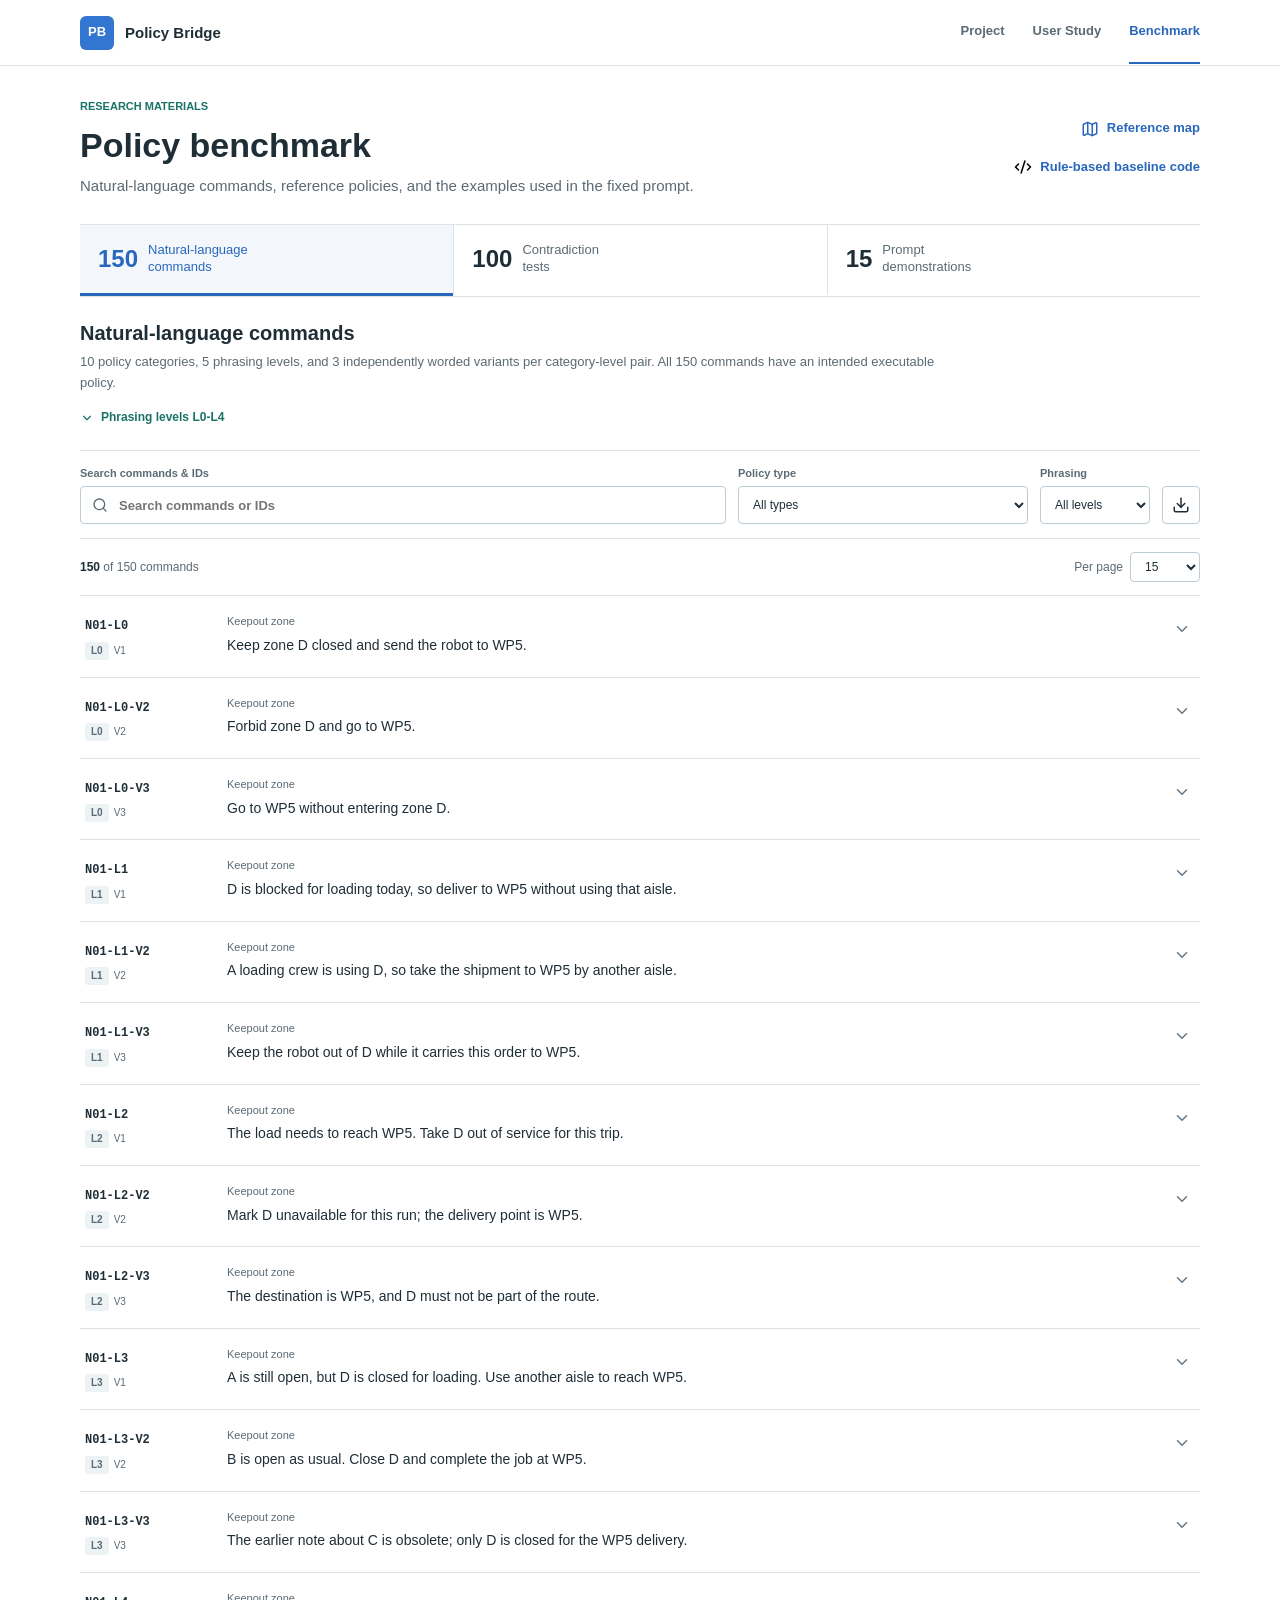
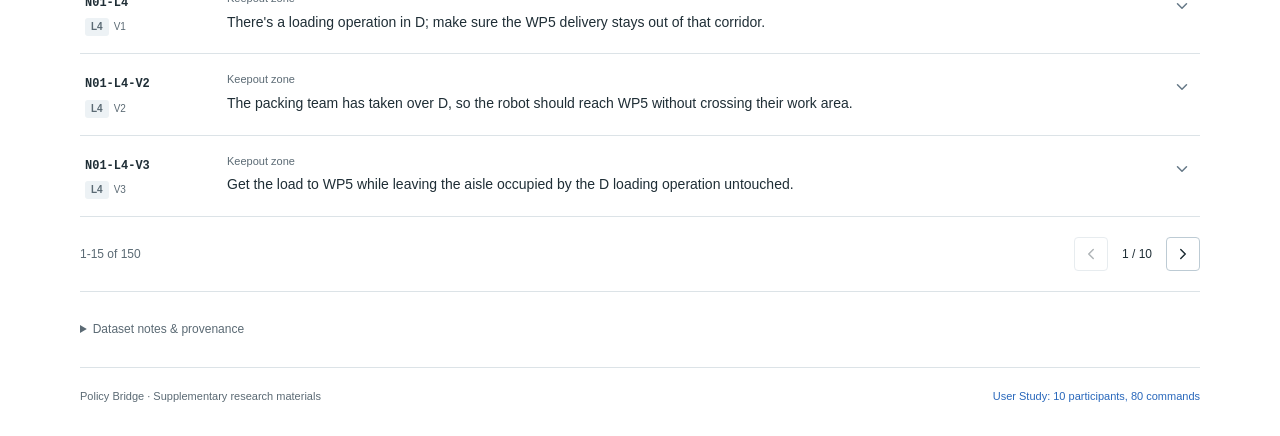
==== benchmark.html @ b23ed6e6 "Initial public release" ====
<!doctype html>
<html lang="en">
<head>
  <meta charset="utf-8">
  <meta name="viewport" content="width=device-width, initial-scale=1">
  <meta name="description" content="Policy Bridge benchmark: 150 commands and ground-truth policies, 100 contradiction tests, and 15 prompt demonstrations.">
  <title>Benchmark | Policy Bridge</title>
  <link rel="canonical" href="https://anonymous10forpaper.github.io/Large-Language-Model-Driven-Costmap_Page/benchmark.html">
  <meta property="og:title" content="Policy benchmark | Policy Bridge">
  <meta property="og:description" content="150 natural-language commands with ground-truth policies, 100 contradiction tests, and the 15 fixed-prompt demonstrations.">
  <meta property="og:type" content="website">
  <meta property="og:url" content="https://anonymous10forpaper.github.io/Large-Language-Model-Driven-Costmap_Page/benchmark.html">
  <style>
    :root{color-scheme:light;--ink:#1f2e36;--muted:#5b6a74;--line:#dce3e7;--blue:#2867bb;--teal:#197367;--red:#a43f4c;--paper:#f5f7f8}
    *{box-sizing:border-box;letter-spacing:0}
    body{margin:0;color:var(--ink);font:14px/1.6 "Segoe UI",Arial,sans-serif;background:#fff}
    h1,h2,h3,p,figure,blockquote{margin:0}h1,h2,h3{line-height:1.25;font-weight:650}
    a{color:inherit;text-decoration:none}button,input,select{font:inherit}button,select,summary{cursor:pointer}
    button{color:inherit}button:disabled{opacity:.35;cursor:default}
    button:focus-visible,a:focus-visible,summary:focus-visible,input:focus-visible,select:focus-visible{outline:3px solid #82a9dc;outline-offset:3px}
    svg{width:18px;height:18px;display:block;flex-shrink:0}button svg{pointer-events:none}
    [hidden]{display:none!important}.shell{width:min(1120px,calc(100% - 64px));margin-inline:auto}
    .skip{position:fixed;top:-80px;left:16px;z-index:50;background:#fff;padding:10px}.skip:focus{top:8px}
    .site-header{height:66px;border-bottom:1px solid var(--line);background:#fff;position:sticky;top:0;z-index:10}
    .header-inner{height:100%;display:flex;align-items:center;justify-content:space-between;gap:20px}
    .brand{display:flex;align-items:center;gap:11px;font-size:15px;font-weight:700;white-space:nowrap}
    .brand-mark{display:grid;place-items:center;width:34px;height:34px;background:#3376d1;color:#fff;border-radius:6px;font-size:13px}
    .site-nav{display:flex;gap:28px;align-items:center;font-size:13px;font-weight:600;color:var(--muted)}
    .site-nav a{padding:20px 0;border-bottom:2px solid transparent}.site-nav a:hover,.site-nav a[aria-current]{color:var(--blue)}
    .site-nav a[aria-current]{border-color:var(--blue)}
    .intro{padding:32px 0 26px;display:flex;justify-content:space-between;align-items:center;gap:24px}
    .intro-actions{display:flex;flex-direction:column;align-items:flex-end;gap:2px;flex-shrink:0}.intro-actions img{width:18px;height:18px;display:block}
    .eyebrow{font-size:11px;font-weight:700;text-transform:uppercase;color:var(--teal);margin-bottom:8px}
    h1{font-size:34px;margin-bottom:8px}.subtitle{color:var(--muted);font-size:15px;max-width:680px}
    .text-button{display:inline-flex;align-items:center;gap:8px;border:0;background:transparent;padding:8px 0;color:var(--blue);font-weight:600;font-size:13px;white-space:nowrap}
    .tabs{display:grid;grid-template-columns:repeat(3,minmax(0,1fr));border-block:1px solid var(--line)}
    .tab{border:0;border-bottom:3px solid transparent;background:#fff;padding:17px 18px;display:flex;align-items:center;gap:10px;text-align:left;min-width:0}
    .tab+.tab{border-left:1px solid var(--line)}.tab:hover{background:var(--paper)}
    .tab[aria-selected="true"]{border-bottom-color:var(--blue);background:#f3f7fc}.tab strong{font-size:24px;line-height:1.2;font-weight:650}
    .tab span{font-size:13px;line-height:1.3;color:var(--muted)}.tab[aria-selected="true"] strong,.tab[aria-selected="true"] span{color:var(--blue)}
    .overview{padding:24px 0 18px}.overview h2{font-size:20px;margin-bottom:6px}.overview p{color:var(--muted);max-width:890px;font-size:13px}
    .reference{margin-top:11px;font-size:12px;color:var(--muted)}.reference>summary{display:inline-flex;align-items:center;gap:7px;color:var(--teal);font-weight:600;padding:4px 0;list-style:none}
    summary::-webkit-details-marker{display:none}.reference>summary svg{width:14px;height:14px}.reference[open]>summary svg{transform:rotate(180deg)}
    .definitions{display:grid;grid-template-columns:repeat(5,minmax(0,1fr));gap:18px;padding:13px 0 5px}.definitions div{border-left:2px solid var(--line);padding-left:11px}.definitions b{display:block;color:var(--ink);margin-bottom:3px}.definitions p{font-size:12px}
    .toolbar{display:flex;align-items:end;gap:12px;border-block:1px solid var(--line);padding:14px 0}
    .field{display:flex;flex-direction:column;gap:4px;min-width:0}.field>span{font-size:11px;color:var(--muted);font-weight:600}
    .search-field{flex:1;min-width:180px}.search-wrap{display:flex;align-items:center;border:1px solid #bdcbd4;border-radius:4px;height:38px;padding-left:11px;gap:9px}
    .search-wrap:focus-within{border-color:var(--blue)}.search-wrap svg{width:16px;height:16px;color:var(--muted)}
    #search{border:0;background:transparent;min-width:0;width:100%;height:36px;outline:0;font-size:13px;color:var(--ink)}
    #clear-search{width:32px;height:32px;border:0;background:transparent;display:grid;place-items:center;flex-shrink:0}
    select{height:38px;border:1px solid #bdcbd4;border-radius:4px;padding:0 6px 0 10px;background:#fff;color:var(--ink);max-width:100%;font-size:12px}
    #category{width:290px}#level{width:110px}
    .icon-button{width:38px;height:38px;display:inline-grid;place-items:center;border:1px solid #bdcbd4;border-radius:4px;background:white;flex-shrink:0}
    .icon-button:not(:disabled):hover{background:#eef4fb;border-color:#92add0;color:var(--blue)}
    .tip{position:relative}.tip::after{content:attr(data-tip);position:absolute;right:0;bottom:calc(100% + 8px);background:#20323b;color:white;padding:5px 9px;white-space:nowrap;font-size:11px;line-height:1.4;border-radius:3px;pointer-events:none;opacity:0;z-index:15}
    .tip:hover::after,.tip:focus-visible::after{opacity:1}
    .list-meta{display:flex;justify-content:space-between;align-items:center;gap:12px;min-height:56px;font-size:12px;color:var(--muted)}
    .list-meta b{color:var(--ink);font-weight:600}.page-size{display:flex;align-items:center;gap:7px}.page-size select{height:30px;width:70px}
    .records{border-top:1px solid var(--line)}.record{border-bottom:1px solid var(--line);scroll-margin-top:82px}
    .record>summary{list-style:none;display:grid;grid-template-columns:125px minmax(0,1fr) 22px;gap:17px;padding:17px 5px;align-items:start}
    .record>summary:hover{background:#f7f9fb}.record[open]>summary{background:#f5f8fc}.record>summary .chevron{margin-top:7px;color:#657887}
    .record[open]>summary .chevron{transform:rotate(180deg)}.record-id{font:600 12px/1.4 Consolas,monospace;overflow-wrap:anywhere}
    .row-labels{display:flex;flex-wrap:wrap;align-items:center;gap:5px;margin-top:6px;font-size:10px;color:var(--muted)}
    .badge{display:inline-block;background:#edf2f5;border-radius:3px;padding:1px 6px;font-weight:600}
    .badge.accept{background:#e7f4ee;color:#24684f}.badge.reject{background:#faecee;color:var(--red)}
    .command{font-size:14px;line-height:1.55;color:var(--ink);overflow-wrap:anywhere}.category-label{font-size:11px;color:var(--muted);margin-bottom:4px}
    .record-body{padding:4px 44px 22px 147px;min-width:0}.policy-header{display:flex;align-items:center;justify-content:space-between;gap:12px;margin:8px 0}
    .policy-header h3{font-size:13px}.policy-actions{display:flex;align-items:center;gap:8px;font-size:11px;color:var(--muted)}
    .policy-actions .icon-button{width:30px;height:30px}.policy-actions svg{width:14px;height:14px}
    pre{margin:0;border:1px solid #e0e6e9;background:#f6f8fa;border-radius:4px;padding:16px;font:12px/1.65 Consolas,"Liberation Mono",monospace;white-space:pre-wrap;overflow-wrap:anywhere;word-break:break-word;max-width:100%;tab-size:2;color:#30424e}
    .json-key{color:#23528d}.json-string{color:#216858}.json-number{color:#925314}.detail-note{color:var(--muted);font-size:11px;margin:9px 0}
    .translation{margin:10px 0 15px;color:#64727d;font-size:12px}.translation[hidden]{display:none}
    .raw-record{margin-top:10px;font-size:11px;color:var(--muted)}.raw-record>summary{padding:7px 0;color:var(--blue);list-style:disclosure-closed}.raw-record[open]>summary{list-style:disclosure-open}
    .conflict-reason{font-size:12px;color:var(--red);margin:8px 0 15px;border-left:2px solid #d8a1aa;padding-left:10px}
    .empty{padding:48px 0;text-align:center}.empty h3{font-size:16px;margin-bottom:7px}.empty p{color:var(--muted);font-size:13px}
    .command-button{border:1px solid #bacbd8;background:#fff;border-radius:4px;padding:7px 13px;font-size:12px;color:var(--blue);margin-top:15px}
    .pagination{display:flex;align-items:center;justify-content:space-between;gap:16px;padding:20px 0;border-bottom:1px solid var(--line)}
    .pagination>span{font-size:12px;color:var(--muted)}.page-controls{display:flex;align-items:center;gap:14px;font-size:12px}.page-controls .icon-button{width:34px;height:34px}.previous svg{transform:rotate(90deg)}.next svg{transform:rotate(-90deg)}
    .source-section{padding:28px 0}.source-section>summary{color:var(--muted);font-size:12px;width:fit-content}.source-content{max-width:900px;padding-top:14px;font-size:12px;color:var(--muted)}
    .source-content p{margin-bottom:9px}.source-content code{font:11px/1.7 Consolas,monospace;overflow-wrap:anywhere}.source-content dl{display:grid;grid-template-columns:120px minmax(0,1fr);gap:8px;margin:16px 0}.source-content dd{margin:0;overflow-wrap:anywhere}.source-content dt{color:var(--ink)}
    .source-content h3{font-size:13px;margin:15px 0 8px}.footer{border-top:1px solid var(--line);padding:20px 0 30px;color:var(--muted);font-size:11px;display:flex;justify-content:space-between;gap:15px}
    .footer a{color:var(--blue)}.language-toggle{display:flex;align-items:center;gap:7px;font-size:12px;cursor:pointer}.language-toggle input{accent-color:var(--blue)}
    dialog{border:1px solid var(--line);border-radius:6px;padding:0;width:min(880px,calc(100% - 32px));max-height:90vh;color:var(--ink);box-shadow:0 15px 70px #0003}
    dialog::backdrop{background:#14242c88}.dialog-top{display:flex;align-items:center;justify-content:space-between;padding:14px 18px;border-bottom:1px solid var(--line)}.dialog-top h2{font-size:17px}
    .dialog-body{padding:18px;overflow:auto;max-height:calc(90vh - 70px)}.dialog-body img{display:block;width:100%;height:auto;aspect-ratio:1676/1072;object-fit:contain}.dialog-body p{font-size:12px;color:var(--muted);margin-top:12px}
    .sr-only{position:absolute;width:1px;height:1px;padding:0;margin:-1px;overflow:hidden;clip:rect(0,0,0,0);white-space:nowrap;border:0}
    .notice{position:fixed;bottom:20px;left:50%;transform:translateX(-50%);background:#20323b;color:#fff;padding:9px 16px;font-size:12px;border-radius:4px;z-index:30;max-width:calc(100% - 32px)}
    @media(max-width:900px){.toolbar{flex-wrap:wrap}.search-field{flex-basis:100%}.field.category-field{flex:1}#category{width:100%}.definitions{grid-template-columns:repeat(3,minmax(0,1fr))}.record-body{padding-left:20px}.record>summary{grid-template-columns:108px minmax(0,1fr) 20px;gap:12px}}
    @media(max-width:600px){.shell{width:calc(100% - 32px)}.site-header{height:58px}.brand>span:last-child{display:none}.brand-mark{width:30px;height:30px;font-size:11px}.site-nav{gap:17px;font-size:12px}.site-nav a{padding:16px 0}.header-inner{gap:12px}.intro{padding:25px 0 21px;display:block}h1{font-size:28px}.subtitle{font-size:13px}.intro .text-button{margin-top:9px;font-size:12px}.tab{padding:12px 9px;display:block}.tab strong{font-size:22px;display:block;margin-bottom:4px}.tab span{font-size:11px;display:block;min-height:29px}.overview{padding-top:20px}.overview h2{font-size:19px}.overview p{font-size:12px}.definitions{grid-template-columns:1fr 1fr;gap:13px}.toolbar{gap:10px}.field.category-field{flex-basis:calc(100% - 130px)}#level{width:82px}.search-field{min-width:0}.toolbar>.icon-button{margin-left:auto}.record>summary{grid-template-columns:minmax(0,1fr) 18px;padding:14px 4px;gap:7px 12px}.identity{display:flex;align-items:center;gap:9px;grid-column:1;grid-row:1;flex-wrap:wrap}.row-labels{margin:0}.command-block{grid-column:1;grid-row:2}.record>summary .chevron{grid-column:2;grid-row:1/3;align-self:center;margin:0}.record-body{padding:0 4px 18px}.command{font-size:13px}.category-label{font-size:10px}.policy-header{margin-top:10px}pre{padding:12px;font-size:11px}.policy-actions>span{display:none}.list-meta{gap:10px;font-size:11px}.page-size{gap:4px;font-size:11px}.page-size select{width:60px;font-size:11px}.footer{flex-direction:column;gap:5px}.source-content dl{grid-template-columns:1fr;gap:4px}.source-content dd{margin-bottom:8px}.pagination{gap:8px}.page-controls{gap:9px}.pagination>span{font-size:11px}.source-section{padding:22px 0}}
    @media(max-width:600px){.field.category-field{flex-basis:100%}#level-field{flex:1}#level{width:100%}#browser:not([data-mode="commands"]) .field.category-field{flex-basis:calc(100% - 50px)}.page-size select{width:64px;padding-inline:6px}}
    @media(max-width:600px){.intro-actions{align-items:flex-start;margin-top:9px}.intro .intro-actions .text-button{margin-top:0}}
    @media(prefers-reduced-motion:reduce){*{scroll-behavior:auto!important}}
    @media print{.site-header,.toolbar,.tabs,.pagination,.icon-button,.footer,.intro button,dialog{display:none!important}.shell{width:100%}.record{break-inside:avoid}pre{font-size:10px}.record-body{padding-left:0}}
  </style>
</head>
<body>
  <a class="skip" href="#main">Skip to benchmark</a>
  <header class="site-header"><div class="shell header-inner">
    <a href="index.html" class="brand" aria-label="Policy Bridge project home"><span class="brand-mark">PB</span><span>Policy Bridge</span></a>
    <nav class="site-nav" aria-label="Project navigation"><a href="index.html">Project</a><a href="user-study.html">User Study</a><a href="benchmark.html" aria-current="page">Benchmark</a></nav>
  </div></header>
  <main class="shell" id="main">
    <div class="intro"><div><p class="eyebrow">Research materials</p><h1>Policy benchmark</h1><p class="subtitle">Natural-language commands, reference policies, and the examples used in the fixed prompt.</p></div><div class="intro-actions"><button class="text-button" id="open-map" type="button"><svg aria-hidden="true" focusable="false"
  xmlns="http://www.w3.org/2000/svg"
  width="24"
  height="24"
  viewBox="0 0 24 24"
  fill="none"
  stroke="currentColor"
  stroke-width="2"
  stroke-linecap="round"
  stroke-linejoin="round"
>
  <path d="M14.106 5.553a2 2 0 0 0 1.788 0l3.659-1.83A1 1 0 0 1 21 4.619v12.764a1 1 0 0 1-.553.894l-4.553 2.277a2 2 0 0 1-1.788 0l-4.212-2.106a2 2 0 0 0-1.788 0l-3.659 1.83A1 1 0 0 1 3 19.381V6.618a1 1 0 0 1 .553-.894l4.553-2.277a2 2 0 0 1 1.788 0z" />
  <path d="M15 5.764v15" />
  <path d="M9 3.236v15" />
</svg>
Reference map</button><a class="text-button" id="rule-parser-link" href="https://github.com/anonymous10forpaper/Large-Language-Model-Driven-Costmap/tree/main/policy_bridge/evaluation" target="_blank" rel="noopener noreferrer"><img src="assets/benchmark-code-xml.svg" alt="" width="18" height="18">Rule-based baseline code</a></div></div>
    <div class="tabs" role="tablist" aria-label="Benchmark datasets">
      <button type="button" class="tab" role="tab" id="tab-commands" aria-selected="true" aria-controls="panel-commands" data-dataset="commands"><strong>150</strong><span>Natural-language<br>commands</span></button>
      <button type="button" class="tab" role="tab" id="tab-contradictions" aria-selected="false" aria-controls="panel-contradictions" tabindex="-1" data-dataset="contradictions"><strong>100</strong><span>Contradiction<br>tests</span></button>
      <button type="button" class="tab" role="tab" id="tab-demonstrations" aria-selected="false" aria-controls="panel-demonstrations" tabindex="-1" data-dataset="demonstrations"><strong>15</strong><span>Prompt<br>demonstrations</span></button>
    </div>
    <div id="panel-commands" role="tabpanel" aria-labelledby="tab-commands"></div>
    <div id="panel-contradictions" role="tabpanel" aria-labelledby="tab-contradictions" hidden></div>
    <div id="panel-demonstrations" role="tabpanel" aria-labelledby="tab-demonstrations" hidden></div>
    <div id="browser">
      <div class="overview"><h2 id="dataset-title"></h2><p id="dataset-description"></p>
        <details class="reference" id="definitions"><summary><!-- @license lucide-static v0.468.0 - ISC -->
<svg aria-hidden="true" focusable="false"
  class="lucide lucide-chevron-down"
  xmlns="http://www.w3.org/2000/svg"
  width="24"
  height="24"
  viewBox="0 0 24 24"
  fill="none"
  stroke="currentColor"
  stroke-width="2"
  stroke-linecap="round"
  stroke-linejoin="round"
>
  <path d="m6 9 6 6 6-6" />
</svg>
<span id="definition-title"></span></summary><div class="definitions" id="definition-content"></div></details>
      </div>
      <div class="toolbar" role="search" aria-label="Filter benchmark">
        <label class="field search-field"><span>Search commands &amp; IDs</span><span class="search-wrap"><svg aria-hidden="true" focusable="false"
  xmlns="http://www.w3.org/2000/svg"
  width="24"
  height="24"
  viewBox="0 0 24 24"
  fill="none"
  stroke="currentColor"
  stroke-width="2"
  stroke-linecap="round"
  stroke-linejoin="round"
>
  <path d="m21 21-4.34-4.34" />
  <circle cx="11" cy="11" r="8" />
</svg>
<input type="search" id="search" placeholder="Search commands or IDs" autocomplete="off" aria-label="Search commands and IDs"><button type="button" id="clear-search" aria-label="Clear search" title="Clear search" hidden><!-- @license lucide-static v0.468.0 - ISC -->
<svg aria-hidden="true" focusable="false"
  class="lucide lucide-x"
  xmlns="http://www.w3.org/2000/svg"
  width="24"
  height="24"
  viewBox="0 0 24 24"
  fill="none"
  stroke="currentColor"
  stroke-width="2"
  stroke-linecap="round"
  stroke-linejoin="round"
>
  <path d="M18 6 6 18" />
  <path d="m6 6 12 12" />
</svg>
</button></span></label>
        <label class="field category-field"><span id="category-label">Policy type</span><select id="category" aria-label="Policy type"></select></label>
        <label class="field" id="level-field"><span>Phrasing</span><select id="level" aria-label="Phrasing level"><option value="">All levels</option><option>L0</option><option>L1</option><option>L2</option><option>L3</option><option>L4</option></select></label>
        <button type="button" id="download" class="icon-button tip" data-tip="Download dataset (JSON)" aria-label="Download current dataset as JSON"><svg aria-hidden="true" focusable="false"
  xmlns="http://www.w3.org/2000/svg"
  width="24"
  height="24"
  viewBox="0 0 24 24"
  fill="none"
  stroke="currentColor"
  stroke-width="2"
  stroke-linecap="round"
  stroke-linejoin="round"
>
  <path d="M12 15V3" />
  <path d="M21 15v4a2 2 0 0 1-2 2H5a2 2 0 0 1-2-2v-4" />
  <path d="m7 10 5 5 5-5" />
</svg>
</button>
      </div>
      <div class="list-meta"><span id="result-count" role="status" aria-live="polite"></span><label class="page-size">Per page<select id="page-size" aria-label="Commands per page"><option value="15">15</option><option value="30">30</option><option value="all">All</option></select></label></div>
      <div class="records" id="records"></div>
      <div class="empty" id="empty" hidden><h3>No matching commands</h3><p>There are no entries for these search terms and filters.</p><button class="command-button" type="button" id="reset-filters">Clear filters</button></div>
      <div class="pagination" id="pagination"><span id="page-range"></span><div class="page-controls"><button type="button" class="icon-button previous tip" id="previous" aria-label="Previous page" data-tip="Previous page"><!-- @license lucide-static v0.468.0 - ISC -->
<svg aria-hidden="true" focusable="false"
  class="lucide lucide-chevron-down"
  xmlns="http://www.w3.org/2000/svg"
  width="24"
  height="24"
  viewBox="0 0 24 24"
  fill="none"
  stroke="currentColor"
  stroke-width="2"
  stroke-linecap="round"
  stroke-linejoin="round"
>
  <path d="m6 9 6 6 6-6" />
</svg>
</button><span id="page-number"></span><button type="button" class="icon-button next tip" id="next" aria-label="Next page" data-tip="Next page"><!-- @license lucide-static v0.468.0 - ISC -->
<svg aria-hidden="true" focusable="false"
  class="lucide lucide-chevron-down"
  xmlns="http://www.w3.org/2000/svg"
  width="24"
  height="24"
  viewBox="0 0 24 24"
  fill="none"
  stroke="currentColor"
  stroke-width="2"
  stroke-linecap="round"
  stroke-linejoin="round"
>
  <path d="m6 9 6 6 6-6" />
</svg>
</button></div></div>
      <details class="source-section"><summary>Dataset notes &amp; provenance</summary><div class="source-content"><p id="source-note"></p><div id="source-info"></div><label class="language-toggle" id="translation-control"><input id="show-ko" type="checkbox">Include archived Korean translations</label></div></details>
    </div>
    <footer class="footer"><span>Policy Bridge &middot; Supplementary research materials</span><a href="user-study.html">User Study: 10 participants, 80 commands</a></footer>
  </main>
  <dialog id="map-dialog" aria-labelledby="map-title"><div class="dialog-top"><h2 id="map-title">Reference map</h2><button class="icon-button" id="close-map" type="button" aria-label="Close map" title="Close map"><!-- @license lucide-static v0.468.0 - ISC -->
<svg aria-hidden="true" focusable="false"
  class="lucide lucide-x"
  xmlns="http://www.w3.org/2000/svg"
  width="24"
  height="24"
  viewBox="0 0 24 24"
  fill="none"
  stroke="currentColor"
  stroke-width="2"
  stroke-linecap="round"
  stroke-linejoin="round"
>
  <path d="M18 6 6 18" />
  <path d="m6 6 12 12" />
</svg>
</button></div><div class="dialog-body"><img src="assets/study-map-factory6.png" alt="Factory6 map from Policy Bridge: WP1 and WP2 beside Zone A, WP3 and WP4 beside Zone B, WP5 and WP6 beside Zone D, and WP7 and WP8 beside Zone E." width="1676" height="1072"><p>Zones A&ndash;E and waypoints WP1&ndash;WP8 use the same labels as the command sets. This is the operator-map schematic, not a navigation costmap.</p></div></dialog>
  <div id="notice" class="notice" role="status" hidden></div>
  <noscript><p class="shell">JavaScript is required to browse these datasets. <a href="benchmark-data.json">Download the complete benchmark JSON.</a></p></noscript>
  <template id="chevron-template"><!-- @license lucide-static v0.468.0 - ISC -->
<svg aria-hidden="true" focusable="false"
  class="lucide lucide-chevron-down"
  xmlns="http://www.w3.org/2000/svg"
  width="24"
  height="24"
  viewBox="0 0 24 24"
  fill="none"
  stroke="currentColor"
  stroke-width="2"
  stroke-linecap="round"
  stroke-linejoin="round"
>
  <path d="m6 9 6 6 6-6" />
</svg>
</template><template id="copy-template"><svg aria-hidden="true" focusable="false"
  xmlns="http://www.w3.org/2000/svg"
  width="24"
  height="24"
  viewBox="0 0 24 24"
  fill="none"
  stroke="currentColor"
  stroke-width="2"
  stroke-linecap="round"
  stroke-linejoin="round"
>
  <rect width="14" height="14" x="8" y="8" rx="2" ry="2" />
  <path d="M4 16c-1.1 0-2-.9-2-2V4c0-1.1.9-2 2-2h10c1.1 0 2 .9 2 2" />
</svg>
</template><template id="check-template"><svg aria-hidden="true" focusable="false"
  xmlns="http://www.w3.org/2000/svg"
  width="24"
  height="24"
  viewBox="0 0 24 24"
  fill="none"
  stroke="currentColor"
  stroke-width="2"
  stroke-linecap="round"
  stroke-linejoin="round"
>
  <path d="M20 6 9 17l-5-5" />
</svg>
</template>
  <script id="benchmark-data" type="application/json">{"commands": [{"id": "N01-L0", "group": "N01", "level": "L0", "level_definition": "Direct and concise instruction", "intent": "hard_keepout", "audience": "non_expert_operator", "command": "Keep zone D closed and send the robot to WP5.", "translation_ko": "D \uad6c\uc5ed\uc744 \ud3d0\uc1c4\ud558\uace0 \ub85c\ubd07\uc744 WP5\ub85c \ubcf4\ub0b4\uc918.", "gold": {"destinations": ["WP5"], "via_zones": [], "keepouts": ["D"], "timed_keepouts": {}, "weights": {}, "preferences": {}, "objects": {}, "conditional": []}, "variant": "V1", "source_set": "gate3_executable_50_v2", "category": "Keepout zone", "policy": {"decision": "accept", "reason_code": "none", "plan": [{"dest": "WP5"}], "via_zones": [], "exclusions": [{"zone": "D"}], "weights": [], "dynamic_object_rules": [], "conditional_rules": []}}, {"id": "N01-L0-V2", "group": "N01", "level": "L0", "level_definition": "Direct and concise instruction", "intent": "hard_keepout", "audience": "non_expert_operator", "command": "Forbid zone D and go to WP5.", "translation_ko": "D \uad6c\uc5ed\uc744 \uae08\uc9c0\ud558\uace0 WP5\ub85c \uac00\uc918.", "gold": {"destinations": ["WP5"], "via_zones": [], "keepouts": ["D"], "timed_keepouts": {}, "weights": {}, "preferences": {}, "objects": {}, "conditional": []}, "variant": "V2", "source_set": "gate3_executable_150_v1_extension", "category": "Keepout zone", "policy": {"decision": "accept", "reason_code": "none", "plan": [{"dest": "WP5"}], "via_zones": [], "exclusions": [{"zone": "D"}], "weights": [], "dynamic_object_rules": [], "conditional_rules": []}}, {"id": "N01-L0-V3", "group": "N01", "level": "L0", "level_definition": "Direct and concise instruction", "intent": "hard_keepout", "audience": "non_expert_operator", "command": "Go to WP5 without entering zone D.", "translation_ko": "D \uad6c\uc5ed\uc5d0 \ub4e4\uc5b4\uac00\uc9c0 \ub9d0\uace0 WP5\ub85c \uac00\uc918.", "gold": {"destinations": ["WP5"], "via_zones": [], "keepouts": ["D"], "timed_keepouts": {}, "weights": {}, "preferences": {}, "objects": {}, "conditional": []}, "variant": "V3", "source_set": "gate3_executable_150_v1_extension", "category": "Keepout zone", "policy": {"decision": "accept", "reason_code": "none", "plan": [{"dest": "WP5"}], "via_zones": [], "exclusions": [{"zone": "D"}], "weights": [], "dynamic_object_rules": [], "conditional_rules": []}}, {"id": "N01-L1", "group": "N01", "level": "L1", "level_definition": "Natural workplace phrasing", "intent": "hard_keepout", "audience": "non_expert_operator", "command": "D is blocked for loading today, so deliver to WP5 without using that aisle.", "translation_ko": "\uc624\ub298 D \ud1b5\ub85c\ub294 \uc801\uc7ac \uc791\uc5c5\uc73c\ub85c \ub9c9\ud600 \uc788\uc73c\ub2c8 \uadf8\uacf3\uc744 \uc0ac\uc6a9\ud558\uc9c0 \ub9d0\uace0 WP5\ub85c \ubc30\uc1a1\ud574\uc918.", "gold": {"destinations": ["WP5"], "via_zones": [], "keepouts": ["D"], "timed_keepouts": {}, "weights": {}, "preferences": {}, "objects": {}, "conditional": []}, "variant": "V1", "source_set": "gate3_executable_50_v2", "category": "Keepout zone", "policy": {"decision": "accept", "reason_code": "none", "plan": [{"dest": "WP5"}], "via_zones": [], "exclusions": [{"zone": "D"}], "weights": [], "dynamic_object_rules": [], "conditional_rules": []}}, {"id": "N01-L1-V2", "group": "N01", "level": "L1", "level_definition": "Natural workplace phrasing", "intent": "hard_keepout", "audience": "non_expert_operator", "command": "A loading crew is using D, so take the shipment to WP5 by another aisle.", "translation_ko": "\uc801\uc7ac \uc791\uc5c5\ud300\uc774 D\ub97c \uc0ac\uc6a9 \uc911\uc774\ub2c8 \ub2e4\ub978 \ud1b5\ub85c\ub85c \ud654\ubb3c\uc744 WP5\uae4c\uc9c0 \uc6b4\ubc18\ud574\uc918.", "gold": {"destinations": ["WP5"], "via_zones": [], "keepouts": ["D"], "timed_keepouts": {}, "weights": {}, "preferences": {}, "objects": {}, "conditional": []}, "variant": "V2", "source_set": "gate3_executable_150_v1_extension", "category": "Keepout zone", "policy": {"decision": "accept", "reason_code": "none", "plan": [{"dest": "WP5"}], "via_zones": [], "exclusions": [{"zone": "D"}], "weights": [], "dynamic_object_rules": [], "conditional_rules": []}}, {"id": "N01-L1-V3", "group": "N01", "level": "L1", "level_definition": "Natural workplace phrasing", "intent": "hard_keepout", "audience": "non_expert_operator", "command": "Keep the robot out of D while it carries this order to WP5.", "translation_ko": "\uc774 \uc8fc\ubb38\uc744 WP5\ub85c \uc6b4\ubc18\ud558\ub294 \ub3d9\uc548 \ub85c\ubd07\uc774 D\uc5d0 \ub4e4\uc5b4\uac00\uc9c0 \uc54a\uac8c \ud574\uc918.", "gold": {"destinations": ["WP5"], "via_zones": [], "keepouts": ["D"], "timed_keepouts": {}, "weights": {}, "preferences": {}, "objects": {}, "conditional": []}, "variant": "V3", "source_set": "gate3_executable_150_v1_extension", "category": "Keepout zone", "policy": {"decision": "accept", "reason_code": "none", "plan": [{"dest": "WP5"}], "via_zones": [], "exclusions": [{"zone": "D"}], "weights": [], "dynamic_object_rules": [], "conditional_rules": []}}, {"id": "N01-L2", "group": "N01", "level": "L2", "level_definition": "Reordered or compositional instruction", "intent": "hard_keepout", "audience": "non_expert_operator", "command": "The load needs to reach WP5. Take D out of service for this trip.", "translation_ko": "\ud654\ubb3c\uc744 WP5\ub85c \ubcf4\ub0b4\uc57c \ud574. \uc774\ubc88 \uc8fc\ud589\uc5d0\uc11c\ub294 D\ub97c \uc6b4\uc6a9\uc5d0\uc11c \uc81c\uc678\ud574\uc918.", "gold": {"destinations": ["WP5"], "via_zones": [], "keepouts": ["D"], "timed_keepouts": {}, "weights": {}, "preferences": {}, "objects": {}, "conditional": []}, "variant": "V1", "source_set": "gate3_executable_50_v2", "category": "Keepout zone", "policy": {"decision": "accept", "reason_code": "none", "plan": [{"dest": "WP5"}], "via_zones": [], "exclusions": [{"zone": "D"}], "weights": [], "dynamic_object_rules": [], "conditional_rules": []}}, {"id": "N01-L2-V2", "group": "N01", "level": "L2", "level_definition": "Reordered or compositional instruction", "intent": "hard_keepout", "audience": "non_expert_operator", "command": "Mark D unavailable for this run; the delivery point is WP5.", "translation_ko": "\uc774\ubc88 \uc8fc\ud589\uc5d0\uc11c\ub294 D\ub97c \uc0ac\uc6a9\ud560 \uc218 \uc5c6\uac8c \ud558\uace0 \ubc30\uc1a1 \uc9c0\uc810\uc740 WP5\ub85c \uc124\uc815\ud574\uc918.", "gold": {"destinations": ["WP5"], "via_zones": [], "keepouts": ["D"], "timed_keepouts": {}, "weights": {}, "preferences": {}, "objects": {}, "conditional": []}, "variant": "V2", "source_set": "gate3_executable_150_v1_extension", "category": "Keepout zone", "policy": {"decision": "accept", "reason_code": "none", "plan": [{"dest": "WP5"}], "via_zones": [], "exclusions": [{"zone": "D"}], "weights": [], "dynamic_object_rules": [], "conditional_rules": []}}, {"id": "N01-L2-V3", "group": "N01", "level": "L2", "level_definition": "Reordered or compositional instruction", "intent": "hard_keepout", "audience": "non_expert_operator", "command": "The destination is WP5, and D must not be part of the route.", "translation_ko": "\ubaa9\uc801\uc9c0\ub294 WP5\uc774\uace0 D\uac00 \uacbd\ub85c\uc5d0 \ud3ec\ud568\ub418\uba74 \uc548 \ub3fc.", "gold": {"destinations": ["WP5"], "via_zones": [], "keepouts": ["D"], "timed_keepouts": {}, "weights": {}, "preferences": {}, "objects": {}, "conditional": []}, "variant": "V3", "source_set": "gate3_executable_150_v1_extension", "category": "Keepout zone", "policy": {"decision": "accept", "reason_code": "none", "plan": [{"dest": "WP5"}], "via_zones": [], "exclusions": [{"zone": "D"}], "weights": [], "dynamic_object_rules": [], "conditional_rules": []}}, {"id": "N01-L3", "group": "N01", "level": "L3", "level_definition": "Realistic reference, correction, or unaffected detail", "intent": "hard_keepout", "audience": "non_expert_operator", "command": "A is still open, but D is closed for loading. Use another aisle to reach WP5.", "translation_ko": "A\ub294 \uacc4\uc18d \uc5f4\ub824 \uc788\uc9c0\ub9cc D\ub294 \uc801\uc7ac \uc791\uc5c5\uc73c\ub85c \ud3d0\uc1c4\ub410\uc5b4. \ub2e4\ub978 \ud1b5\ub85c\ub97c \uc774\uc6a9\ud574 WP5\ub85c \uac00\uc918.", "gold": {"destinations": ["WP5"], "via_zones": [], "keepouts": ["D"], "timed_keepouts": {}, "weights": {}, "preferences": {}, "objects": {}, "conditional": []}, "variant": "V1", "source_set": "gate3_executable_50_v2", "category": "Keepout zone", "policy": {"decision": "accept", "reason_code": "none", "plan": [{"dest": "WP5"}], "via_zones": [], "exclusions": [{"zone": "D"}], "weights": [], "dynamic_object_rules": [], "conditional_rules": []}}, {"id": "N01-L3-V2", "group": "N01", "level": "L3", "level_definition": "Realistic reference, correction, or unaffected detail", "intent": "hard_keepout", "audience": "non_expert_operator", "command": "B is open as usual. Close D and complete the job at WP5.", "translation_ko": "B\ub294 \ud3c9\uc18c\ucc98\ub7fc \uc5f4\uc5b4 \ub450\uace0 D\ub294 \ud3d0\uc1c4\ud55c \ub4a4 WP5\uc5d0\uc11c \uc791\uc5c5\uc744 \uc644\ub8cc\ud574\uc918.", "gold": {"destinations": ["WP5"], "via_zones": [], "keepouts": ["D"], "timed_keepouts": {}, "weights": {}, "preferences": {}, "objects": {}, "conditional": []}, "variant": "V2", "source_set": "gate3_executable_150_v1_extension", "category": "Keepout zone", "policy": {"decision": "accept", "reason_code": "none", "plan": [{"dest": "WP5"}], "via_zones": [], "exclusions": [{"zone": "D"}], "weights": [], "dynamic_object_rules": [], "conditional_rules": []}}, {"id": "N01-L3-V3", "group": "N01", "level": "L3", "level_definition": "Realistic reference, correction, or unaffected detail", "intent": "hard_keepout", "audience": "non_expert_operator", "command": "The earlier note about C is obsolete; only D is closed for the WP5 delivery.", "translation_ko": "C\uc5d0 \uad00\ud55c \uc774\uc804 \uc9c0\uc2dc\ub294 \ub354 \uc774\uc0c1 \uc720\ud6a8\ud558\uc9c0 \uc54a\uc544. WP5 \ubc30\uc1a1\uc5d0\uc11c\ub294 D\ub9cc \ud3d0\uc1c4\ud574\uc918.", "gold": {"destinations": ["WP5"], "via_zones": [], "keepouts": ["D"], "timed_keepouts": {}, "weights": {}, "preferences": {}, "objects": {}, "conditional": []}, "variant": "V3", "source_set": "gate3_executable_150_v1_extension", "category": "Keepout zone", "policy": {"decision": "accept", "reason_code": "none", "plan": [{"dest": "WP5"}], "via_zones": [], "exclusions": [{"zone": "D"}], "weights": [], "dynamic_object_rules": [], "conditional_rules": []}}, {"id": "N01-L4", "group": "N01", "level": "L4", "level_definition": "Indirect but operationally clear instruction", "intent": "hard_keepout", "audience": "non_expert_operator", "command": "There's a loading operation in D; make sure the WP5 delivery stays out of that corridor.", "translation_ko": "D\uc5d0\uc11c \uc801\uc7ac \uc791\uc5c5 \uc911\uc774\ub2c8 WP5 \ubc30\uc1a1 \ub85c\ubd07\uc774 \uadf8 \ud1b5\ub85c\uc5d0 \ub4e4\uc5b4\uac00\uc9c0 \uc54a\uac8c \ud574\uc918.", "gold": {"destinations": ["WP5"], "via_zones": [], "keepouts": ["D"], "timed_keepouts": {}, "weights": {}, "preferences": {}, "objects": {}, "conditional": []}, "variant": "V1", "source_set": "gate3_executable_50_v2", "category": "Keepout zone", "policy": {"decision": "accept", "reason_code": "none", "plan": [{"dest": "WP5"}], "via_zones": [], "exclusions": [{"zone": "D"}], "weights": [], "dynamic_object_rules": [], "conditional_rules": []}}, {"id": "N01-L4-V2", "group": "N01", "level": "L4", "level_definition": "Indirect but operationally clear instruction", "intent": "hard_keepout", "audience": "non_expert_operator", "command": "The packing team has taken over D, so the robot should reach WP5 without crossing their work area.", "translation_ko": "\ud3ec\uc7a5 \uc791\uc5c5\ud300\uc774 D\ub97c \uc0ac\uc6a9 \uc911\uc774\ub2c8 \ub85c\ubd07\uc774 \uadf8 \uc791\uc5c5 \uad6c\uc5ed\uc744 \uc9c0\ub098\uc9c0 \uc54a\uace0 WP5\uc5d0 \ub3c4\ucc29\ud558\uac8c \ud574\uc918.", "gold": {"destinations": ["WP5"], "via_zones": [], "keepouts": ["D"], "timed_keepouts": {}, "weights": {}, "preferences": {}, "objects": {}, "conditional": []}, "variant": "V2", "source_set": "gate3_executable_150_v1_extension", "category": "Keepout zone", "policy": {"decision": "accept", "reason_code": "none", "plan": [{"dest": "WP5"}], "via_zones": [], "exclusions": [{"zone": "D"}], "weights": [], "dynamic_object_rules": [], "conditional_rules": []}}, {"id": "N01-L4-V3", "group": "N01", "level": "L4", "level_definition": "Indirect but operationally clear instruction", "intent": "hard_keepout", "audience": "non_expert_operator", "command": "Get the load to WP5 while leaving the aisle occupied by the D loading operation untouched.", "translation_ko": "D \uc801\uc7ac \uc791\uc5c5\uc774 \uc9c4\ud589 \uc911\uc778 \ud1b5\ub85c\uc5d0 \ub4e4\uc5b4\uac00\uc9c0 \uc54a\uc73c\uba74\uc11c \ud654\ubb3c\uc744 WP5\ub85c \uac00\uc838\uac00\uc918.", "gold": {"destinations": ["WP5"], "via_zones": [], "keepouts": ["D"], "timed_keepouts": {}, "weights": {}, "preferences": {}, "objects": {}, "conditional": []}, "variant": "V3", "source_set": "gate3_executable_150_v1_extension", "category": "Keepout zone", "policy": {"decision": "accept", "reason_code": "none", "plan": [{"dest": "WP5"}], "via_zones": [], "exclusions": [{"zone": "D"}], "weights": [], "dynamic_object_rules": [], "conditional_rules": []}}, {"id": "N02-L0", "group": "N02", "level": "L0", "level_definition": "Direct and concise instruction", "intent": "ordered_waypoints", "audience": "non_expert_operator", "command": "Visit WP2 first, then continue to WP7 and finish there.", "translation_ko": "\uba3c\uc800 WP2\ub97c \ubc29\ubb38\ud55c \ub2e4\uc74c WP7\ub85c \uacc4\uc18d \uc774\ub3d9\ud574 \uadf8\uacf3\uc5d0\uc11c \uc885\ub8cc\ud574\uc918.", "gold": {"destinations": ["WP2", "WP7"], "via_zones": [], "keepouts": [], "timed_keepouts": {}, "weights": {}, "preferences": {}, "objects": {}, "conditional": []}, "variant": "V1", "source_set": "gate3_executable_50_v2", "category": "Ordered waypoints", "policy": {"decision": "accept", "reason_code": "none", "plan": [{"dest": "WP2"}, {"dest": "WP7"}], "via_zones": [], "exclusions": [], "weights": [], "dynamic_object_rules": [], "conditional_rules": []}}, {"id": "N02-L0-V2", "group": "N02", "level": "L0", "level_definition": "Direct and concise instruction", "intent": "ordered_waypoints", "audience": "non_expert_operator", "command": "Go to WP2, then continue to WP7.", "translation_ko": "WP2\ub85c \uac04 \ub2e4\uc74c WP7\ub85c \uacc4\uc18d \uc774\ub3d9\ud574\uc918.", "gold": {"destinations": ["WP2", "WP7"], "via_zones": [], "keepouts": [], "timed_keepouts": {}, "weights": {}, "preferences": {}, "objects": {}, "conditional": []}, "variant": "V2", "source_set": "gate3_executable_150_v1_extension", "category": "Ordered waypoints", "policy": {"decision": "accept", "reason_code": "none", "plan": [{"dest": "WP2"}, {"dest": "WP7"}], "via_zones": [], "exclusions": [], "weights": [], "dynamic_object_rules": [], "conditional_rules": []}}, {"id": "N02-L0-V3", "group": "N02", "level": "L0", "level_definition": "Direct and concise instruction", "intent": "ordered_waypoints", "audience": "non_expert_operator", "command": "First visit WP2 and afterward go to WP7.", "translation_ko": "\uba3c\uc800 WP2\ub97c \ubc29\ubb38\ud558\uace0 \uadf8\ub2e4\uc74c WP7\ub85c \uac00\uc918.", "gold": {"destinations": ["WP2", "WP7"], "via_zones": [], "keepouts": [], "timed_keepouts": {}, "weights": {}, "preferences": {}, "objects": {}, "conditional": []}, "variant": "V3", "source_set": "gate3_executable_150_v1_extension", "category": "Ordered waypoints", "policy": {"decision": "accept", "reason_code": "none", "plan": [{"dest": "WP2"}, {"dest": "WP7"}], "via_zones": [], "exclusions": [], "weights": [], "dynamic_object_rules": [], "conditional_rules": []}}, {"id": "N02-L1", "group": "N02", "level": "L1", "level_definition": "Natural workplace phrasing", "intent": "ordered_waypoints", "audience": "non_expert_operator", "command": "For this delivery, make WP2 the first stop and WP7 the final destination.", "translation_ko": "\uc774\ubc88 \ubc30\uc1a1\uc5d0\uc11c\ub294 WP2\ub97c \uccab \ubc88\uc9f8 \uc815\ucc28 \uc9c0\uc810\uc73c\ub85c \ud558\uace0 WP7\uc744 \ucd5c\uc885 \ubaa9\uc801\uc9c0\ub85c \ud574\uc918.", "gold": {"destinations": ["WP2", "WP7"], "via_zones": [], "keepouts": [], "timed_keepouts": {}, "weights": {}, "preferences": {}, "objects": {}, "conditional": []}, "variant": "V1", "source_set": "gate3_executable_50_v2", "category": "Ordered waypoints", "policy": {"decision": "accept", "reason_code": "none", "plan": [{"dest": "WP2"}, {"dest": "WP7"}], "via_zones": [], "exclusions": [], "weights": [], "dynamic_object_rules": [], "conditional_rules": []}}, {"id": "N02-L1-V2", "group": "N02", "level": "L1", "level_definition": "Natural workplace phrasing", "intent": "ordered_waypoints", "audience": "non_expert_operator", "command": "Pick up at WP2 before finishing the delivery at WP7.", "translation_ko": "WP2\uc5d0\uc11c \uba3c\uc800 \ubb3c\ud488\uc744 \uc218\ub839\ud55c \ub4a4 WP7\uc5d0\uc11c \ubc30\uc1a1\uc744 \ub9c8\uccd0\uc918.", "gold": {"destinations": ["WP2", "WP7"], "via_zones": [], "keepouts": [], "timed_keepouts": {}, "weights": {}, "preferences": {}, "objects": {}, "conditional": []}, "variant": "V2", "source_set": "gate3_executable_150_v1_extension", "category": "Ordered waypoints", "policy": {"decision": "accept", "reason_code": "none", "plan": [{"dest": "WP2"}, {"dest": "WP7"}], "via_zones": [], "exclusions": [], "weights": [], "dynamic_object_rules": [], "conditional_rules": []}}, {"id": "N02-L1-V3", "group": "N02", "level": "L1", "level_definition": "Natural workplace phrasing", "intent": "ordered_waypoints", "audience": "non_expert_operator", "command": "Make a stop at WP2 on the way to the final drop at WP7.", "translation_ko": "\ucd5c\uc885 \ud558\uc5ed \uc9c0\uc810\uc778 WP7\ub85c \uac00\uae30 \uc804\uc5d0 WP2\uc5d0 \ub4e4\ub7ec\uc918.", "gold": {"destinations": ["WP2", "WP7"], "via_zones": [], "keepouts": [], "timed_keepouts": {}, "weights": {}, "preferences": {}, "objects": {}, "conditional": []}, "variant": "V3", "source_set": "gate3_executable_150_v1_extension", "category": "Ordered waypoints", "policy": {"decision": "accept", "reason_code": "none", "plan": [{"dest": "WP2"}, {"dest": "WP7"}], "via_zones": [], "exclusions": [], "weights": [], "dynamic_object_rules": [], "conditional_rules": []}}, {"id": "N02-L2", "group": "N02", "level": "L2", "level_definition": "Reordered or compositional instruction", "intent": "ordered_waypoints", "audience": "non_expert_operator", "command": "WP7 is the final destination; stop at WP2 before going there.", "translation_ko": "\ucd5c\uc885 \ubaa9\uc801\uc9c0\ub294 WP7\uc774\uc57c. \uadf8\uacf3\uc73c\ub85c \uac00\uae30 \uc804\uc5d0 WP2\uc5d0 \uba3c\uc800 \ub4e4\ub7ec\uc918.", "gold": {"destinations": ["WP2", "WP7"], "via_zones": [], "keepouts": [], "timed_keepouts": {}, "weights": {}, "preferences": {}, "objects": {}, "conditional": []}, "variant": "V1", "source_set": "gate3_executable_50_v2", "category": "Ordered waypoints", "policy": {"decision": "accept", "reason_code": "none", "plan": [{"dest": "WP2"}, {"dest": "WP7"}], "via_zones": [], "exclusions": [], "weights": [], "dynamic_object_rules": [], "conditional_rules": []}}, {"id": "N02-L2-V2", "group": "N02", "level": "L2", "level_definition": "Reordered or compositional instruction", "intent": "ordered_waypoints", "audience": "non_expert_operator", "command": "End at WP7, but visit WP2 before that.", "translation_ko": "WP7\uc5d0\uc11c \uc885\ub8cc\ud558\ub418 \uadf8 \uc804\uc5d0 WP2\ub97c \ubc29\ubb38\ud574\uc918.", "gold": {"destinations": ["WP2", "WP7"], "via_zones": [], "keepouts": [], "timed_keepouts": {}, "weights": {}, "preferences": {}, "objects": {}, "conditional": []}, "variant": "V2", "source_set": "gate3_executable_150_v1_extension", "category": "Ordered waypoints", "policy": {"decision": "accept", "reason_code": "none", "plan": [{"dest": "WP2"}, {"dest": "WP7"}], "via_zones": [], "exclusions": [], "weights": [], "dynamic_object_rules": [], "conditional_rules": []}}, {"id": "N02-L2-V3", "group": "N02", "level": "L2", "level_definition": "Reordered or compositional instruction", "intent": "ordered_waypoints", "audience": "non_expert_operator", "command": "The route should have two stops: WP2 followed by WP7.", "translation_ko": "\uacbd\ub85c\ub294 WP2\uc5d0 \uba3c\uc800 \uc815\ucc28\ud558\uace0 \uc774\uc5b4\uc11c WP7\uc5d0 \uc815\ucc28\ud558\ub294 \uc21c\uc11c\uc5ec\uc57c \ud574.", "gold": {"destinations": ["WP2", "WP7"], "via_zones": [], "keepouts": [], "timed_keepouts": {}, "weights": {}, "preferences": {}, "objects": {}, "conditional": []}, "variant": "V3", "source_set": "gate3_executable_150_v1_extension", "category": "Ordered waypoints", "policy": {"decision": "accept", "reason_code": "none", "plan": [{"dest": "WP2"}, {"dest": "WP7"}], "via_zones": [], "exclusions": [], "weights": [], "dynamic_object_rules": [], "conditional_rules": []}}, {"id": "N02-L3", "group": "N02", "level": "L3", "level_definition": "Realistic reference, correction, or unaffected detail", "intent": "ordered_waypoints", "audience": "non_expert_operator", "command": "WP4 belonged to the previous job. On this run, visit WP2 and then complete the delivery at WP7.", "translation_ko": "WP4\ub294 \uc774\uc804 \uc791\uc5c5\uc758 \ubaa9\uc801\uc9c0\uc600\uc5b4. \uc774\ubc88 \uc8fc\ud589\uc5d0\uc11c\ub294 WP2\ub97c \ubc29\ubb38\ud55c \ub4a4 WP7\uc5d0\uc11c \ubc30\uc1a1\uc744 \uc644\ub8cc\ud574\uc918.", "gold": {"destinations": ["WP2", "WP7"], "via_zones": [], "keepouts": [], "timed_keepouts": {}, "weights": {}, "preferences": {}, "objects": {}, "conditional": []}, "variant": "V1", "source_set": "gate3_executable_50_v2", "category": "Ordered waypoints", "policy": {"decision": "accept", "reason_code": "none", "plan": [{"dest": "WP2"}, {"dest": "WP7"}], "via_zones": [], "exclusions": [], "weights": [], "dynamic_object_rules": [], "conditional_rules": []}}, {"id": "N02-L3-V2", "group": "N02", "level": "L3", "level_definition": "Realistic reference, correction, or unaffected detail", "intent": "ordered_waypoints", "audience": "non_expert_operator", "command": "Ignore WP6 from the old schedule; the current order is WP2 and then WP7.", "translation_ko": "\uc774\uc804 \uc77c\uc815\uc758 WP6\ub294 \ubb34\uc2dc\ud574. \ud604\uc7ac \uc21c\uc11c\ub294 WP2 \ub2e4\uc74c WP7\uc774\uc57c.", "gold": {"destinations": ["WP2", "WP7"], "via_zones": [], "keepouts": [], "timed_keepouts": {}, "weights": {}, "preferences": {}, "objects": {}, "conditional": []}, "variant": "V2", "source_set": "gate3_executable_150_v1_extension", "category": "Ordered waypoints", "policy": {"decision": "accept", "reason_code": "none", "plan": [{"dest": "WP2"}, {"dest": "WP7"}], "via_zones": [], "exclusions": [], "weights": [], "dynamic_object_rules": [], "conditional_rules": []}}, {"id": "N02-L3-V3", "group": "N02", "level": "L3", "level_definition": "Realistic reference, correction, or unaffected detail", "intent": "ordered_waypoints", "audience": "non_expert_operator", "command": "WP7 remains the final stop; despite the earlier WP4 note, visit WP2 first.", "translation_ko": "\ucd5c\uc885 \uc815\ucc28 \uc9c0\uc810\uc740 WP7\uc774\uc57c. \uc774\uc804 WP4 \uc9c0\uc2dc\uc640 \uad00\uacc4\uc5c6\uc774 WP2\ub97c \uba3c\uc800 \ubc29\ubb38\ud574\uc918.", "gold": {"destinations": ["WP2", "WP7"], "via_zones": [], "keepouts": [], "timed_keepouts": {}, "weights": {}, "preferences": {}, "objects": {}, "conditional": []}, "variant": "V3", "source_set": "gate3_executable_150_v1_extension", "category": "Ordered waypoints", "policy": {"decision": "accept", "reason_code": "none", "plan": [{"dest": "WP2"}, {"dest": "WP7"}], "via_zones": [], "exclusions": [], "weights": [], "dynamic_object_rules": [], "conditional_rules": []}}, {"id": "N02-L4", "group": "N02", "level": "L4", "level_definition": "Indirect but operationally clear instruction", "intent": "ordered_waypoints", "audience": "non_expert_operator", "command": "The load ultimately needs to reach WP7, with a stop at WP2 beforehand.", "translation_ko": "\ud654\ubb3c\uc740 \ucd5c\uc885\uc801\uc73c\ub85c WP7\uc5d0 \ub3c4\ucc29\ud574\uc57c \ud558\uace0 \uadf8 \uc804\uc5d0 WP2\uc5d0 \uba3c\uc800 \ub4e4\ub7ec\uc57c \ud574.", "gold": {"destinations": ["WP2", "WP7"], "via_zones": [], "keepouts": [], "timed_keepouts": {}, "weights": {}, "preferences": {}, "objects": {}, "conditional": []}, "variant": "V1", "source_set": "gate3_executable_50_v2", "category": "Ordered waypoints", "policy": {"decision": "accept", "reason_code": "none", "plan": [{"dest": "WP2"}, {"dest": "WP7"}], "via_zones": [], "exclusions": [], "weights": [], "dynamic_object_rules": [], "conditional_rules": []}}, {"id": "N02-L4-V2", "group": "N02", "level": "L4", "level_definition": "Indirect but operationally clear instruction", "intent": "ordered_waypoints", "audience": "non_expert_operator", "command": "Before the load reaches its final station at WP7, it still needs to call at WP2.", "translation_ko": "\ud654\ubb3c\uc774 \ucd5c\uc885 \uc9c0\uc810 WP7\uc5d0 \ub3c4\ucc29\ud558\uae30 \uc804\uc5d0 WP2\uc5d0 \uba3c\uc800 \ub4e4\ub7ec\uc57c \ud574.", "gold": {"destinations": ["WP2", "WP7"], "via_zones": [], "keepouts": [], "timed_keepouts": {}, "weights": {}, "preferences": {}, "objects": {}, "conditional": []}, "variant": "V2", "source_set": "gate3_executable_150_v1_extension", "category": "Ordered waypoints", "policy": {"decision": "accept", "reason_code": "none", "plan": [{"dest": "WP2"}, {"dest": "WP7"}], "via_zones": [], "exclusions": [], "weights": [], "dynamic_object_rules": [], "conditional_rules": []}}, {"id": "N02-L4-V3", "group": "N02", "level": "L4", "level_definition": "Indirect but operationally clear instruction", "intent": "ordered_waypoints", "audience": "non_expert_operator", "command": "The job closes at WP7 only after the robot has handled the earlier stop at WP2.", "translation_ko": "\ub85c\ubd07\uc774 \uba3c\uc800 WP2 \uc815\ucc28\ub97c \uc218\ud589\ud55c \ud6c4\uc5d0 WP7\uc5d0\uc11c \uc791\uc5c5\uc744 \uc885\ub8cc\ud574\uc918.", "gold": {"destinations": ["WP2", "WP7"], "via_zones": [], "keepouts": [], "timed_keepouts": {}, "weights": {}, "preferences": {}, "objects": {}, "conditional": []}, "variant": "V3", "source_set": "gate3_executable_150_v1_extension", "category": "Ordered waypoints", "policy": {"decision": "accept", "reason_code": "none", "plan": [{"dest": "WP2"}, {"dest": "WP7"}], "via_zones": [], "exclusions": [], "weights": [], "dynamic_object_rules": [], "conditional_rules": []}}, {"id": "N03-L0", "group": "N03", "level": "L0", "level_definition": "Direct and concise instruction", "intent": "numeric_cost", "audience": "briefly_trained_nonexpert_operator", "command": "Go to WP3 with traversal cost 5 for A and 200 for B.", "translation_ko": "A\uc758 \ud1b5\uacfc \ube44\uc6a9\uc740 5, B\ub294 200\uc73c\ub85c \uc124\uc815\ud558\uace0 WP3\ub85c \uac00\uc918.", "gold": {"destinations": ["WP3"], "via_zones": [], "keepouts": [], "timed_keepouts": {}, "weights": {"A": 5, "B": 200}, "preferences": {}, "objects": {}, "conditional": []}, "variant": "V1", "source_set": "gate3_executable_50_v2", "category": "Numeric zone costs", "policy": {"decision": "accept", "reason_code": "none", "plan": [{"dest": "WP3"}], "via_zones": [], "exclusions": [], "weights": [{"zone": "A", "cost": 5}, {"zone": "B", "cost": 200}], "dynamic_object_rules": [], "conditional_rules": []}}, {"id": "N03-L0-V2", "group": "N03", "level": "L0", "level_definition": "Direct and concise instruction", "intent": "numeric_cost", "audience": "briefly_trained_nonexpert_operator", "command": "Set A to cost 5 and B to cost 200, then go to WP3.", "translation_ko": "A\uc758 cost\ub97c 5, B\uc758 cost\ub97c 200\uc73c\ub85c \uc124\uc815\ud55c \ub4a4 WP3\ub85c \uac00\uc918.", "gold": {"destinations": ["WP3"], "via_zones": [], "keepouts": [], "timed_keepouts": {}, "weights": {"A": 5, "B": 200}, "preferences": {}, "objects": {}, "conditional": []}, "variant": "V2", "source_set": "gate3_executable_150_v1_extension", "category": "Numeric zone costs", "policy": {"decision": "accept", "reason_code": "none", "plan": [{"dest": "WP3"}], "via_zones": [], "exclusions": [], "weights": [{"zone": "A", "cost": 5}, {"zone": "B", "cost": 200}], "dynamic_object_rules": [], "conditional_rules": []}}, {"id": "N03-L0-V3", "group": "N03", "level": "L0", "level_definition": "Direct and concise instruction", "intent": "numeric_cost", "audience": "briefly_trained_nonexpert_operator", "command": "Navigate to WP3 with cost 5 on A and 200 on B.", "translation_ko": "A\uc5d0\ub294 cost 5, B\uc5d0\ub294 cost 200\uc744 \uc801\uc6a9\ud558\uace0 WP3\ub85c \uc774\ub3d9\ud574\uc918.", "gold": {"destinations": ["WP3"], "via_zones": [], "keepouts": [], "timed_keepouts": {}, "weights": {"A": 5, "B": 200}, "preferences": {}, "objects": {}, "conditional": []}, "variant": "V3", "source_set": "gate3_executable_150_v1_extension", "category": "Numeric zone costs", "policy": {"decision": "accept", "reason_code": "none", "plan": [{"dest": "WP3"}], "via_zones": [], "exclusions": [], "weights": [{"zone": "A", "cost": 5}, {"zone": "B", "cost": 200}], "dynamic_object_rules": [], "conditional_rules": []}}, {"id": "N03-L1", "group": "N03", "level": "L1", "level_definition": "Natural workplace phrasing", "intent": "numeric_cost", "audience": "briefly_trained_nonexpert_operator", "command": "For the WP3 run, set A's cost to 5 and B's cost to 200.", "translation_ko": "WP3 \uc8fc\ud589\uc5d0\uc11c A\uc758 \ube44\uc6a9\uc740 5, B\uc758 \ube44\uc6a9\uc740 200\uc73c\ub85c \uc124\uc815\ud574\uc918.", "gold": {"destinations": ["WP3"], "via_zones": [], "keepouts": [], "timed_keepouts": {}, "weights": {"A": 5, "B": 200}, "preferences": {}, "objects": {}, "conditional": []}, "variant": "V1", "source_set": "gate3_executable_50_v2", "category": "Numeric zone costs", "policy": {"decision": "accept", "reason_code": "none", "plan": [{"dest": "WP3"}], "via_zones": [], "exclusions": [], "weights": [{"zone": "A", "cost": 5}, {"zone": "B", "cost": 200}], "dynamic_object_rules": [], "conditional_rules": []}}, {"id": "N03-L1-V2", "group": "N03", "level": "L1", "level_definition": "Natural workplace phrasing", "intent": "numeric_cost", "audience": "briefly_trained_nonexpert_operator", "command": "For the next WP3 delivery, give A a cost of 5 and B a cost of 200.", "translation_ko": "\ub2e4\uc74c WP3 \ubc30\uc1a1\uc5d0\uc11c A\uc5d0\ub294 cost 5, B\uc5d0\ub294 cost 200\uc744 \ubd80\uc5ec\ud574\uc918.", "gold": {"destinations": ["WP3"], "via_zones": [], "keepouts": [], "timed_keepouts": {}, "weights": {"A": 5, "B": 200}, "preferences": {}, "objects": {}, "conditional": []}, "variant": "V2", "source_set": "gate3_executable_150_v1_extension", "category": "Numeric zone costs", "policy": {"decision": "accept", "reason_code": "none", "plan": [{"dest": "WP3"}], "via_zones": [], "exclusions": [], "weights": [{"zone": "A", "cost": 5}, {"zone": "B", "cost": 200}], "dynamic_object_rules": [], "conditional_rules": []}}, {"id": "N03-L1-V3", "group": "N03", "level": "L1", "level_definition": "Natural workplace phrasing", "intent": "numeric_cost", "audience": "briefly_trained_nonexpert_operator", "command": "Put value 5 on A and 200 on B before sending the robot to WP3.", "translation_ko": "\ub85c\ubd07\uc744 WP3\ub85c \ubcf4\ub0b4\uae30 \uc804\uc5d0 A\uc5d0\ub294 \uac12 5, B\uc5d0\ub294 \uac12 200\uc744 \uc124\uc815\ud574\uc918.", "gold": {"destinations": ["WP3"], "via_zones": [], "keepouts": [], "timed_keepouts": {}, "weights": {"A": 5, "B": 200}, "preferences": {}, "objects": {}, "conditional": []}, "variant": "V3", "source_set": "gate3_executable_150_v1_extension", "category": "Numeric zone costs", "policy": {"decision": "accept", "reason_code": "none", "plan": [{"dest": "WP3"}], "via_zones": [], "exclusions": [], "weights": [{"zone": "A", "cost": 5}, {"zone": "B", "cost": 200}], "dynamic_object_rules": [], "conditional_rules": []}}, {"id": "N03-L2", "group": "N03", "level": "L2", "level_definition": "Reordered or compositional instruction", "intent": "numeric_cost", "audience": "briefly_trained_nonexpert_operator", "command": "WP3 is the destination; configure the route costs as A equals 5 and B equals 200.", "translation_ko": "\ubaa9\uc801\uc9c0\ub294 WP3\uc774\uace0 \uacbd\ub85c \ube44\uc6a9\uc744 A\ub294 5, B\ub294 200\uc73c\ub85c \uc124\uc815\ud574\uc918.", "gold": {"destinations": ["WP3"], "via_zones": [], "keepouts": [], "timed_keepouts": {}, "weights": {"A": 5, "B": 200}, "preferences": {}, "objects": {}, "conditional": []}, "variant": "V1", "source_set": "gate3_executable_50_v2", "category": "Numeric zone costs", "policy": {"decision": "accept", "reason_code": "none", "plan": [{"dest": "WP3"}], "via_zones": [], "exclusions": [], "weights": [{"zone": "A", "cost": 5}, {"zone": "B", "cost": 200}], "dynamic_object_rules": [], "conditional_rules": []}}, {"id": "N03-L2-V2", "group": "N03", "level": "L2", "level_definition": "Reordered or compositional instruction", "intent": "numeric_cost", "audience": "briefly_trained_nonexpert_operator", "command": "With WP3 as the goal, assign B a cost of 200 and A a cost of 5.", "translation_ko": "WP3\ub97c \ubaa9\uc801\uc9c0\ub85c \ud558\uace0 B\uc5d0\ub294 cost 200, A\uc5d0\ub294 cost 5\ub97c \ud560\ub2f9\ud574\uc918.", "gold": {"destinations": ["WP3"], "via_zones": [], "keepouts": [], "timed_keepouts": {}, "weights": {"A": 5, "B": 200}, "preferences": {}, "objects": {}, "conditional": []}, "variant": "V2", "source_set": "gate3_executable_150_v1_extension", "category": "Numeric zone costs", "policy": {"decision": "accept", "reason_code": "none", "plan": [{"dest": "WP3"}], "via_zones": [], "exclusions": [], "weights": [{"zone": "A", "cost": 5}, {"zone": "B", "cost": 200}], "dynamic_object_rules": [], "conditional_rules": []}}, {"id": "N03-L2-V3", "group": "N03", "level": "L2", "level_definition": "Reordered or compositional instruction", "intent": "numeric_cost", "audience": "briefly_trained_nonexpert_operator", "command": "Configure B at 200 and A at 5; the destination remains WP3.", "translation_ko": "B\ub294 200, A\ub294 5\ub85c \uc124\uc815\ud558\uace0 \ubaa9\uc801\uc9c0\ub294 WP3\ub85c \uc720\uc9c0\ud574\uc918.", "gold": {"destinations": ["WP3"], "via_zones": [], "keepouts": [], "timed_keepouts": {}, "weights": {"A": 5, "B": 200}, "preferences": {}, "objects": {}, "conditional": []}, "variant": "V3", "source_set": "gate3_executable_150_v1_extension", "category": "Numeric zone costs", "policy": {"decision": "accept", "reason_code": "none", "plan": [{"dest": "WP3"}], "via_zones": [], "exclusions": [], "weights": [{"zone": "A", "cost": 5}, {"zone": "B", "cost": 200}], "dynamic_object_rules": [], "conditional_rules": []}}, {"id": "N03-L3", "group": "N03", "level": "L3", "level_definition": "Realistic reference, correction, or unaffected detail", "intent": "numeric_cost", "audience": "briefly_trained_nonexpert_operator", "command": "Keep C unchanged. For this WP3 job, use cost 5 on A and 200 on B.", "translation_ko": "C\ub294 \ubcc0\uacbd\ud558\uc9c0 \ub9c8. \uc774\ubc88 WP3 \uc791\uc5c5\uc5d0\uc11c A\uc5d0\ub294 \ube44\uc6a9 5, B\uc5d0\ub294 200\uc744 \uc801\uc6a9\ud574\uc918.", "gold": {"destinations": ["WP3"], "via_zones": [], "keepouts": [], "timed_keepouts": {}, "weights": {"A": 5, "B": 200}, "preferences": {}, "objects": {}, "conditional": []}, "variant": "V1", "source_set": "gate3_executable_50_v2", "category": "Numeric zone costs", "policy": {"decision": "accept", "reason_code": "none", "plan": [{"dest": "WP3"}], "via_zones": [], "exclusions": [], "weights": [{"zone": "A", "cost": 5}, {"zone": "B", "cost": 200}], "dynamic_object_rules": [], "conditional_rules": []}}, {"id": "N03-L3-V2", "group": "N03", "level": "L3", "level_definition": "Realistic reference, correction, or unaffected detail", "intent": "numeric_cost", "audience": "briefly_trained_nonexpert_operator", "command": "D needs no change. For the WP3 run, use cost 5 on A and 200 on B.", "translation_ko": "D\ub294 \ubcc0\uacbd\ud560 \ud544\uc694\uac00 \uc5c6\uc5b4. WP3 \uc8fc\ud589\uc5d0\uc11c\ub294 A\uc5d0 cost 5, B\uc5d0 200\uc744 \uc801\uc6a9\ud574\uc918.", "gold": {"destinations": ["WP3"], "via_zones": [], "keepouts": [], "timed_keepouts": {}, "weights": {"A": 5, "B": 200}, "preferences": {}, "objects": {}, "conditional": []}, "variant": "V2", "source_set": "gate3_executable_150_v1_extension", "category": "Numeric zone costs", "policy": {"decision": "accept", "reason_code": "none", "plan": [{"dest": "WP3"}], "via_zones": [], "exclusions": [], "weights": [{"zone": "A", "cost": 5}, {"zone": "B", "cost": 200}], "dynamic_object_rules": [], "conditional_rules": []}}, {"id": "N03-L3-V3", "group": "N03", "level": "L3", "level_definition": "Realistic reference, correction, or unaffected detail", "intent": "numeric_cost", "audience": "briefly_trained_nonexpert_operator", "command": "The previous value 160 for B no longer applies; set B to 200 and A to 5, then send the robot to WP3.", "translation_ko": "\uc774\uc804\uc5d0 B\uc5d0 \uc801\uc6a9\ud588\ub358 160\uc740 \ub354 \uc774\uc0c1 \uc0ac\uc6a9\ud558\uc9c0 \ub9c8. B\ub294 200, A\ub294 5\ub85c \uc124\uc815\ud558\uace0 \ub85c\ubd07\uc744 WP3\ub85c \ubcf4\ub0b4\uc918.", "gold": {"destinations": ["WP3"], "via_zones": [], "keepouts": [], "timed_keepouts": {}, "weights": {"A": 5, "B": 200}, "preferences": {}, "objects": {}, "conditional": []}, "variant": "V3", "source_set": "gate3_executable_150_v1_extension", "category": "Numeric zone costs", "policy": {"decision": "accept", "reason_code": "none", "plan": [{"dest": "WP3"}], "via_zones": [], "exclusions": [], "weights": [{"zone": "A", "cost": 5}, {"zone": "B", "cost": 200}], "dynamic_object_rules": [], "conditional_rules": []}}, {"id": "N03-L4", "group": "N03", "level": "L4", "level_definition": "Indirect but operationally clear instruction", "intent": "numeric_cost", "audience": "briefly_trained_nonexpert_operator", "command": "Send the load to WP3 after setting the costmap values for A and B to 5 and 200, respectively.", "translation_ko": "A\uc640 B\uc758 \ucf54\uc2a4\ud2b8\ub9f5 \uac12\uc744 \uac01\uac01 5\uc640 200\uc73c\ub85c \uc124\uc815\ud55c \ub4a4 \ud654\ubb3c\uc744 WP3\ub85c \ubcf4\ub0b4\uc918.", "gold": {"destinations": ["WP3"], "via_zones": [], "keepouts": [], "timed_keepouts": {}, "weights": {"A": 5, "B": 200}, "preferences": {}, "objects": {}, "conditional": []}, "variant": "V1", "source_set": "gate3_executable_50_v2", "category": "Numeric zone costs", "policy": {"decision": "accept", "reason_code": "none", "plan": [{"dest": "WP3"}], "via_zones": [], "exclusions": [], "weights": [{"zone": "A", "cost": 5}, {"zone": "B", "cost": 200}], "dynamic_object_rules": [], "conditional_rules": []}}, {"id": "N03-L4-V2", "group": "N03", "level": "L4", "level_definition": "Indirect but operationally clear instruction", "intent": "numeric_cost", "audience": "briefly_trained_nonexpert_operator", "command": "Prepare the WP3 run so that A carries score 5 whereas B carries 200.", "translation_ko": "WP3 \uc8fc\ud589\uc5d0\uc11c A\uc5d0\ub294 \uc810\uc218 5, B\uc5d0\ub294 200\uc774 \uc801\uc6a9\ub418\ub3c4\ub85d \uc900\ube44\ud574\uc918.", "gold": {"destinations": ["WP3"], "via_zones": [], "keepouts": [], "timed_keepouts": {}, "weights": {"A": 5, "B": 200}, "preferences": {}, "objects": {}, "conditional": []}, "variant": "V2", "source_set": "gate3_executable_150_v1_extension", "category": "Numeric zone costs", "policy": {"decision": "accept", "reason_code": "none", "plan": [{"dest": "WP3"}], "via_zones": [], "exclusions": [], "weights": [{"zone": "A", "cost": 5}, {"zone": "B", "cost": 200}], "dynamic_object_rules": [], "conditional_rules": []}}, {"id": "N03-L4-V3", "group": "N03", "level": "L4", "level_definition": "Indirect but operationally clear instruction", "intent": "numeric_cost", "audience": "briefly_trained_nonexpert_operator", "command": "Before dispatching to WP3, encode A as five and B as two hundred in the costmap.", "translation_ko": "WP3\ub85c \ucd9c\ubc1c\ud558\uae30 \uc804\uc5d0 \ucf54\uc2a4\ud2b8\ub9f5\uc5d0\uc11c A\ub97c 5, B\ub97c 200\uc73c\ub85c \uc124\uc815\ud574\uc918.", "gold": {"destinations": ["WP3"], "via_zones": [], "keepouts": [], "timed_keepouts": {}, "weights": {"A": 5, "B": 200}, "preferences": {}, "objects": {}, "conditional": []}, "variant": "V3", "source_set": "gate3_executable_150_v1_extension", "category": "Numeric zone costs", "policy": {"decision": "accept", "reason_code": "none", "plan": [{"dest": "WP3"}], "via_zones": [], "exclusions": [], "weights": [{"zone": "A", "cost": 5}, {"zone": "B", "cost": 200}], "dynamic_object_rules": [], "conditional_rules": []}}, {"id": "N04-L0", "group": "N04", "level": "L0", "level_definition": "Direct and concise instruction", "intent": "person_default", "audience": "non_expert_operator", "command": "Go to WP8 and keep a safe distance from people.", "translation_ko": "\uc0ac\ub78c\ub4e4\uacfc \uc548\uc804\uac70\ub9ac\ub97c \uc720\uc9c0\ud558\uba74\uc11c WP8\ub85c \uac00\uc918.", "gold": {"destinations": ["WP8"], "via_zones": [], "keepouts": [], "timed_keepouts": {}, "weights": {}, "preferences": {}, "objects": {"person": 1.5}, "conditional": []}, "variant": "V1", "source_set": "gate3_executable_50_v2", "category": "Person avoidance: default clearance", "policy": {"decision": "accept", "reason_code": "none", "plan": [{"dest": "WP8"}], "via_zones": [], "exclusions": [], "weights": [], "dynamic_object_rules": [{"class": "person", "radius": 1.5}], "conditional_rules": []}}, {"id": "N04-L0-V2", "group": "N04", "level": "L0", "level_definition": "Direct and concise instruction", "intent": "person_default", "audience": "non_expert_operator", "command": "Go to WP8 and avoid people.", "translation_ko": "\uc0ac\ub78c\uc744 \ud53c\ud558\uba74\uc11c WP8\ub85c \uac00\uc918.", "gold": {"destinations": ["WP8"], "via_zones": [], "keepouts": [], "timed_keepouts": {}, "weights": {}, "preferences": {}, "objects": {"person": 1.5}, "conditional": []}, "variant": "V2", "source_set": "gate3_executable_150_v1_extension", "category": "Person avoidance: default clearance", "policy": {"decision": "accept", "reason_code": "none", "plan": [{"dest": "WP8"}], "via_zones": [], "exclusions": [], "weights": [], "dynamic_object_rules": [{"class": "person", "radius": 1.5}], "conditional_rules": []}}, {"id": "N04-L0-V3", "group": "N04", "level": "L0", "level_definition": "Direct and concise instruction", "intent": "person_default", "audience": "non_expert_operator", "command": "Send the robot to WP8 while keeping its distance from workers.", "translation_ko": "\uc791\uc5c5\uc790\uc640 \uac70\ub9ac\ub97c \uc720\uc9c0\ud558\uba74\uc11c \ub85c\ubd07\uc744 WP8\ub85c \ubcf4\ub0b4\uc918.", "gold": {"destinations": ["WP8"], "via_zones": [], "keepouts": [], "timed_keepouts": {}, "weights": {}, "preferences": {}, "objects": {"person": 1.5}, "conditional": []}, "variant": "V3", "source_set": "gate3_executable_150_v1_extension", "category": "Person avoidance: default clearance", "policy": {"decision": "accept", "reason_code": "none", "plan": [{"dest": "WP8"}], "via_zones": [], "exclusions": [], "weights": [], "dynamic_object_rules": [{"class": "person", "radius": 1.5}], "conditional_rules": []}}, {"id": "N04-L1", "group": "N04", "level": "L1", "level_definition": "Natural workplace phrasing", "intent": "person_default", "audience": "non_expert_operator", "command": "Deliver to WP8 without getting too close to anyone working nearby.", "translation_ko": "\uc8fc\ubcc0\uc5d0\uc11c \uc77c\ud558\ub294 \uc0ac\ub78c\uc5d0\uac8c \ub108\ubb34 \uac00\uae4c\uc774 \uac00\uc9c0 \uc54a\uc73c\uba74\uc11c WP8\ub85c \ubc30\uc1a1\ud574\uc918.", "gold": {"destinations": ["WP8"], "via_zones": [], "keepouts": [], "timed_keepouts": {}, "weights": {}, "preferences": {}, "objects": {"person": 1.5}, "conditional": []}, "variant": "V1", "source_set": "gate3_executable_50_v2", "category": "Person avoidance: default clearance", "policy": {"decision": "accept", "reason_code": "none", "plan": [{"dest": "WP8"}], "via_zones": [], "exclusions": [], "weights": [], "dynamic_object_rules": [{"class": "person", "radius": 1.5}], "conditional_rules": []}}, {"id": "N04-L1-V2", "group": "N04", "level": "L1", "level_definition": "Natural workplace phrasing", "intent": "person_default", "audience": "non_expert_operator", "command": "Take the delivery to WP8 and give nearby staff plenty of room.", "translation_ko": "\uc8fc\ubcc0 \uc9c1\uc6d0\uc5d0\uac8c \ucda9\ubd84\ud55c \uacf5\uac04\uc744 \uc8fc\uba74\uc11c \ubb3c\ud488\uc744 WP8\ub85c \ubc30\uc1a1\ud574\uc918.", "gold": {"destinations": ["WP8"], "via_zones": [], "keepouts": [], "timed_keepouts": {}, "weights": {}, "preferences": {}, "objects": {"person": 1.5}, "conditional": []}, "variant": "V2", "source_set": "gate3_executable_150_v1_extension", "category": "Person avoidance: default clearance", "policy": {"decision": "accept", "reason_code": "none", "plan": [{"dest": "WP8"}], "via_zones": [], "exclusions": [], "weights": [], "dynamic_object_rules": [{"class": "person", "radius": 1.5}], "conditional_rules": []}}, {"id": "N04-L1-V3", "group": "N04", "level": "L1", "level_definition": "Natural workplace phrasing", "intent": "person_default", "audience": "non_expert_operator", "command": "Reach WP8 without making close passes by people.", "translation_ko": "\uc0ac\ub78c \uac00\uae4c\uc774 \uc9c0\ub098\uac00\uc9c0 \uc54a\uc73c\uba74\uc11c WP8\uc5d0 \ub3c4\ucc29\ud574\uc918.", "gold": {"destinations": ["WP8"], "via_zones": [], "keepouts": [], "timed_keepouts": {}, "weights": {}, "preferences": {}, "objects": {"person": 1.5}, "conditional": []}, "variant": "V3", "source_set": "gate3_executable_150_v1_extension", "category": "Person avoidance: default clearance", "policy": {"decision": "accept", "reason_code": "none", "plan": [{"dest": "WP8"}], "via_zones": [], "exclusions": [], "weights": [], "dynamic_object_rules": [{"class": "person", "radius": 1.5}], "conditional_rules": []}}, {"id": "N04-L2", "group": "N04", "level": "L2", "level_definition": "Reordered or compositional instruction", "intent": "person_default", "audience": "non_expert_operator", "command": "People have priority along the route; leave them enough space while taking the load to WP8.", "translation_ko": "\uc774\ub3d9 \uacbd\ub85c\uc5d0\uc11c\ub294 \uc0ac\ub78c\uc774 \uc6b0\uc120\uc774\uc57c. \ucda9\ubd84\ud55c \uacf5\uac04\uc744 \ub0a8\uae30\uba74\uc11c \ud654\ubb3c\uc744 WP8\ub85c \uac00\uc838\uac00\uc918.", "gold": {"destinations": ["WP8"], "via_zones": [], "keepouts": [], "timed_keepouts": {}, "weights": {}, "preferences": {}, "objects": {"person": 1.5}, "conditional": []}, "variant": "V1", "source_set": "gate3_executable_50_v2", "category": "Person avoidance: default clearance", "policy": {"decision": "accept", "reason_code": "none", "plan": [{"dest": "WP8"}], "via_zones": [], "exclusions": [], "weights": [], "dynamic_object_rules": [{"class": "person", "radius": 1.5}], "conditional_rules": []}}, {"id": "N04-L2-V2", "group": "N04", "level": "L2", "level_definition": "Reordered or compositional instruction", "intent": "person_default", "audience": "non_expert_operator", "command": "WP8 is the goal; keep the standard safety clearance around personnel along the route.", "translation_ko": "\ubaa9\uc801\uc9c0\ub294 WP8\uc774\uace0 \uacbd\ub85c\uc0c1\uc758 \uc791\uc5c5\uc790 \uc8fc\ubcc0\uc5d0\uc11c \ud45c\uc900 \uc548\uc804\uac70\ub9ac\ub97c \uc720\uc9c0\ud574\uc918.", "gold": {"destinations": ["WP8"], "via_zones": [], "keepouts": [], "timed_keepouts": {}, "weights": {}, "preferences": {}, "objects": {"person": 1.5}, "conditional": []}, "variant": "V2", "source_set": "gate3_executable_150_v1_extension", "category": "Person avoidance: default clearance", "policy": {"decision": "accept", "reason_code": "none", "plan": [{"dest": "WP8"}], "via_zones": [], "exclusions": [], "weights": [], "dynamic_object_rules": [{"class": "person", "radius": 1.5}], "conditional_rules": []}}, {"id": "N04-L2-V3", "group": "N04", "level": "L2", "level_definition": "Reordered or compositional instruction", "intent": "person_default", "audience": "non_expert_operator", "command": "While avoiding close approaches to workers, complete the trip at WP8.", "translation_ko": "\uc791\uc5c5\uc790\uc5d0\uac8c \uac00\uae4c\uc774 \uc811\uadfc\ud558\uc9c0 \uc54a\uc73c\uba74\uc11c WP8\uc5d0\uc11c \uc8fc\ud589\uc744 \uc644\ub8cc\ud574\uc918.", "gold": {"destinations": ["WP8"], "via_zones": [], "keepouts": [], "timed_keepouts": {}, "weights": {}, "preferences": {}, "objects": {"person": 1.5}, "conditional": []}, "variant": "V3", "source_set": "gate3_executable_150_v1_extension", "category": "Person avoidance: default clearance", "policy": {"decision": "accept", "reason_code": "none", "plan": [{"dest": "WP8"}], "via_zones": [], "exclusions": [], "weights": [], "dynamic_object_rules": [{"class": "person", "radius": 1.5}], "conditional_rules": []}}, {"id": "N04-L3", "group": "N04", "level": "L3", "level_definition": "Realistic reference, correction, or unaffected detail", "intent": "person_default", "audience": "non_expert_operator", "command": "WP2 is where workers were reported, not the destination. Continue to WP8 and keep the standard clearance from anyone you encounter.", "translation_ko": "WP2\ub294 \uc791\uc5c5\uc790\uac00 \ubcf4\uace0\ub41c \uc704\uce58\uc77c \ubfd0 \ubaa9\uc801\uc9c0\uac00 \uc544\ub2c8\uc57c. WP8\ub85c \uac00\uba74\uc11c \ub9c8\uc8fc\uce58\ub294 \ubaa8\ub4e0 \uc0ac\ub78c\uacfc \ud45c\uc900 \uc774\uaca9\uac70\ub9ac\ub97c \uc720\uc9c0\ud574\uc918.", "gold": {"destinations": ["WP8"], "via_zones": [], "keepouts": [], "timed_keepouts": {}, "weights": {}, "preferences": {}, "objects": {"person": 1.5}, "conditional": []}, "variant": "V1", "source_set": "gate3_executable_50_v2", "category": "Person avoidance: default clearance", "policy": {"decision": "accept", "reason_code": "none", "plan": [{"dest": "WP8"}], "via_zones": [], "exclusions": [], "weights": [], "dynamic_object_rules": [{"class": "person", "radius": 1.5}], "conditional_rules": []}}, {"id": "N04-L3-V2", "group": "N04", "level": "L3", "level_definition": "Realistic reference, correction, or unaffected detail", "intent": "person_default", "audience": "non_expert_operator", "command": "Forklifts are not part of this request. Go to WP8 and maintain the standard distance from people.", "translation_ko": "\uc9c0\uac8c\ucc28\ub294 \uc774\ubc88 \uc694\uccad\uacfc \uad00\uacc4\uc5c6\uc5b4. \uc0ac\ub78c\uacfc \ud45c\uc900 \uac70\ub9ac\ub97c \uc720\uc9c0\ud558\uba74\uc11c WP8\ub85c \uac00\uc918.", "gold": {"destinations": ["WP8"], "via_zones": [], "keepouts": [], "timed_keepouts": {}, "weights": {}, "preferences": {}, "objects": {"person": 1.5}, "conditional": []}, "variant": "V2", "source_set": "gate3_executable_150_v1_extension", "category": "Person avoidance: default clearance", "policy": {"decision": "accept", "reason_code": "none", "plan": [{"dest": "WP8"}], "via_zones": [], "exclusions": [], "weights": [], "dynamic_object_rules": [{"class": "person", "radius": 1.5}], "conditional_rules": []}}, {"id": "N04-L3-V3", "group": "N04", "level": "L3", "level_definition": "Realistic reference, correction, or unaffected detail", "intent": "person_default", "audience": "non_expert_operator", "command": "WP3 is only the inspection point mentioned earlier; the actual trip is to WP8 with safe human clearance.", "translation_ko": "WP3\ub294 \uc55e\uc11c \uc5b8\uae09\ub41c \uc810\uac80 \uc9c0\uc810\uc77c \ubfd0\uc774\uc57c. \uc2e4\uc81c \uc8fc\ud589\uc740 \uc0ac\ub78c\uacfc \uc548\uc804\uac70\ub9ac\ub97c \uc720\uc9c0\ud558\uba74\uc11c WP8\ub85c \uac00\ub294 \uac83\uc774\uc57c.", "gold": {"destinations": ["WP8"], "via_zones": [], "keepouts": [], "timed_keepouts": {}, "weights": {}, "preferences": {}, "objects": {"person": 1.5}, "conditional": []}, "variant": "V3", "source_set": "gate3_executable_150_v1_extension", "category": "Person avoidance: default clearance", "policy": {"decision": "accept", "reason_code": "none", "plan": [{"dest": "WP8"}], "via_zones": [], "exclusions": [], "weights": [], "dynamic_object_rules": [{"class": "person", "radius": 1.5}], "conditional_rules": []}}, {"id": "N04-L4", "group": "N04", "level": "L4", "level_definition": "Indirect but operationally clear instruction", "intent": "person_default", "audience": "non_expert_operator", "command": "Take the load to WP8 and give every worker along the way comfortable space as the robot passes.", "translation_ko": "\ud654\ubb3c\uc744 WP8\ub85c \uac00\uc838\uac00\uba74\uc11c \ub85c\ubd07\uc774 \uc9c0\ub098\uac08 \ub54c \uacbd\ub85c\uc0c1\uc758 \ubaa8\ub4e0 \uc791\uc5c5\uc790\uc5d0\uac8c \ucda9\ubd84\ud55c \uacf5\uac04\uc744 \ud655\ubcf4\ud574\uc918.", "gold": {"destinations": ["WP8"], "via_zones": [], "keepouts": [], "timed_keepouts": {}, "weights": {}, "preferences": {}, "objects": {"person": 1.5}, "conditional": []}, "variant": "V1", "source_set": "gate3_executable_50_v2", "category": "Person avoidance: default clearance", "policy": {"decision": "accept", "reason_code": "none", "plan": [{"dest": "WP8"}], "via_zones": [], "exclusions": [], "weights": [], "dynamic_object_rules": [{"class": "person", "radius": 1.5}], "conditional_rules": []}}, {"id": "N04-L4-V2", "group": "N04", "level": "L4", "level_definition": "Indirect but operationally clear instruction", "intent": "person_default", "audience": "non_expert_operator", "command": "Bring the shipment to WP8 and leave anyone working along the route enough personal space.", "translation_ko": "\ud654\ubb3c\uc744 WP8\ub85c \uac00\uc838\uac00\uba74\uc11c \uacbd\ub85c\uc5d0\uc11c \uc77c\ud558\ub294 \ubaa8\ub4e0 \uc0ac\ub78c\uc5d0\uac8c \ucda9\ubd84\ud55c \uacf5\uac04\uc744 \ud655\ubcf4\ud574\uc918.", "gold": {"destinations": ["WP8"], "via_zones": [], "keepouts": [], "timed_keepouts": {}, "weights": {}, "preferences": {}, "objects": {"person": 1.5}, "conditional": []}, "variant": "V2", "source_set": "gate3_executable_150_v1_extension", "category": "Person avoidance: default clearance", "policy": {"decision": "accept", "reason_code": "none", "plan": [{"dest": "WP8"}], "via_zones": [], "exclusions": [], "weights": [], "dynamic_object_rules": [{"class": "person", "radius": 1.5}], "conditional_rules": []}}, {"id": "N04-L4-V3", "group": "N04", "level": "L4", "level_definition": "Indirect but operationally clear instruction", "intent": "person_default", "audience": "non_expert_operator", "command": "Complete the WP8 run without crowding staff in the aisles.", "translation_ko": "\ud1b5\ub85c\uc758 \uc9c1\uc6d0\ub4e4\uc5d0\uac8c \ubc14\uc9dd \ubd99\uc9c0 \uc54a\uc73c\uba74\uc11c WP8 \uc8fc\ud589\uc744 \uc644\ub8cc\ud574\uc918.", "gold": {"destinations": ["WP8"], "via_zones": [], "keepouts": [], "timed_keepouts": {}, "weights": {}, "preferences": {}, "objects": {"person": 1.5}, "conditional": []}, "variant": "V3", "source_set": "gate3_executable_150_v1_extension", "category": "Person avoidance: default clearance", "policy": {"decision": "accept", "reason_code": "none", "plan": [{"dest": "WP8"}], "via_zones": [], "exclusions": [], "weights": [], "dynamic_object_rules": [{"class": "person", "radius": 1.5}], "conditional_rules": []}}, {"id": "N05-L0", "group": "N05", "level": "L0", "level_definition": "Direct and concise instruction", "intent": "person_numeric", "audience": "non_expert_operator", "command": "Go to WP6 and keep at least 2.5 metres from every worker.", "translation_ko": "\ubaa8\ub4e0 \uc791\uc5c5\uc790\uc640 \ucd5c\uc18c 2.5 m\ub97c \uc720\uc9c0\ud558\uba74\uc11c WP6\ub85c \uac00\uc918.", "gold": {"destinations": ["WP6"], "via_zones": [], "keepouts": [], "timed_keepouts": {}, "weights": {}, "preferences": {}, "objects": {"person": 2.5}, "conditional": []}, "variant": "V1", "source_set": "gate3_executable_50_v2", "category": "Person avoidance: explicit clearance", "policy": {"decision": "accept", "reason_code": "none", "plan": [{"dest": "WP6"}], "via_zones": [], "exclusions": [], "weights": [], "dynamic_object_rules": [{"class": "person", "radius": 2.5}], "conditional_rules": []}}, {"id": "N05-L0-V2", "group": "N05", "level": "L0", "level_definition": "Direct and concise instruction", "intent": "person_numeric", "audience": "non_expert_operator", "command": "Go to WP6 and keep 2.5 metres away from people.", "translation_ko": "\uc0ac\ub78c\uacfc 2.5 m \uac70\ub9ac\ub97c \uc720\uc9c0\ud558\uba74\uc11c WP6\ub85c \uac00\uc918.", "gold": {"destinations": ["WP6"], "via_zones": [], "keepouts": [], "timed_keepouts": {}, "weights": {}, "preferences": {}, "objects": {"person": 2.5}, "conditional": []}, "variant": "V2", "source_set": "gate3_executable_150_v1_extension", "category": "Person avoidance: explicit clearance", "policy": {"decision": "accept", "reason_code": "none", "plan": [{"dest": "WP6"}], "via_zones": [], "exclusions": [], "weights": [], "dynamic_object_rules": [{"class": "person", "radius": 2.5}], "conditional_rules": []}}, {"id": "N05-L0-V3", "group": "N05", "level": "L0", "level_definition": "Direct and concise instruction", "intent": "person_numeric", "audience": "non_expert_operator", "command": "Send the robot to WP6 with a 2.5-metre person clearance.", "translation_ko": "\uc0ac\ub78c\uacfc 2.5 m \uc774\uaca9\uac70\ub9ac\ub97c \ub450\uace0 \ub85c\ubd07\uc744 WP6\ub85c \ubcf4\ub0b4\uc918.", "gold": {"destinations": ["WP6"], "via_zones": [], "keepouts": [], "timed_keepouts": {}, "weights": {}, "preferences": {}, "objects": {"person": 2.5}, "conditional": []}, "variant": "V3", "source_set": "gate3_executable_150_v1_extension", "category": "Person avoidance: explicit clearance", "policy": {"decision": "accept", "reason_code": "none", "plan": [{"dest": "WP6"}], "via_zones": [], "exclusions": [], "weights": [], "dynamic_object_rules": [{"class": "person", "radius": 2.5}], "conditional_rules": []}}, {"id": "N05-L1", "group": "N05", "level": "L1", "level_definition": "Natural workplace phrasing", "intent": "person_numeric", "audience": "non_expert_operator", "command": "During the WP6 delivery, do not come within 2.5 m of any person.", "translation_ko": "WP6 \ubc30\uc1a1 \uc911\uc5d0\ub294 \uc5b4\ub5a4 \uc0ac\ub78c\uc5d0\uac8c\ub3c4 2.5 m \uc774\ub0b4\ub85c \uc811\uadfc\ud558\uc9c0 \ub9c8.", "gold": {"destinations": ["WP6"], "via_zones": [], "keepouts": [], "timed_keepouts": {}, "weights": {}, "preferences": {}, "objects": {"person": 2.5}, "conditional": []}, "variant": "V1", "source_set": "gate3_executable_50_v2", "category": "Person avoidance: explicit clearance", "policy": {"decision": "accept", "reason_code": "none", "plan": [{"dest": "WP6"}], "via_zones": [], "exclusions": [], "weights": [], "dynamic_object_rules": [{"class": "person", "radius": 2.5}], "conditional_rules": []}}, {"id": "N05-L1-V2", "group": "N05", "level": "L1", "level_definition": "Natural workplace phrasing", "intent": "person_numeric", "audience": "non_expert_operator", "command": "Deliver to WP6 while maintaining a 2.5-metre buffer around staff.", "translation_ko": "\uc9c1\uc6d0 \uc8fc\ubcc0\uc5d0 2.5 m \uc644\ucda9\uac70\ub9ac\ub97c \uc720\uc9c0\ud558\uba74\uc11c WP6\ub85c \ubc30\uc1a1\ud574\uc918.", "gold": {"destinations": ["WP6"], "via_zones": [], "keepouts": [], "timed_keepouts": {}, "weights": {}, "preferences": {}, "objects": {"person": 2.5}, "conditional": []}, "variant": "V2", "source_set": "gate3_executable_150_v1_extension", "category": "Person avoidance: explicit clearance", "policy": {"decision": "accept", "reason_code": "none", "plan": [{"dest": "WP6"}], "via_zones": [], "exclusions": [], "weights": [], "dynamic_object_rules": [{"class": "person", "radius": 2.5}], "conditional_rules": []}}, {"id": "N05-L1-V3", "group": "N05", "level": "L1", "level_definition": "Natural workplace phrasing", "intent": "person_numeric", "audience": "non_expert_operator", "command": "Keep the robot no closer than 2.5 m to workers on the way to WP6.", "translation_ko": "WP6\ub85c \uac00\ub294 \ub3d9\uc548 \ub85c\ubd07\uc774 \uc791\uc5c5\uc790\uc5d0\uac8c 2.5 m\ubcf4\ub2e4 \uac00\uae4c\uc774 \uc811\uadfc\ud558\uc9c0 \uc54a\uac8c \ud574\uc918.", "gold": {"destinations": ["WP6"], "via_zones": [], "keepouts": [], "timed_keepouts": {}, "weights": {}, "preferences": {}, "objects": {"person": 2.5}, "conditional": []}, "variant": "V3", "source_set": "gate3_executable_150_v1_extension", "category": "Person avoidance: explicit clearance", "policy": {"decision": "accept", "reason_code": "none", "plan": [{"dest": "WP6"}], "via_zones": [], "exclusions": [], "weights": [], "dynamic_object_rules": [{"class": "person", "radius": 2.5}], "conditional_rules": []}}, {"id": "N05-L2", "group": "N05", "level": "L2", "level_definition": "Reordered or compositional instruction", "intent": "person_numeric", "audience": "non_expert_operator", "command": "Make WP6 the destination and maintain a 2.5-metre safety buffer around all personnel.", "translation_ko": "WP6\ub97c \ubaa9\uc801\uc9c0\ub85c \ud558\uace0 \ubaa8\ub4e0 \uc791\uc5c5\uc790 \uc8fc\ubcc0\uc5d0 2.5 m \uc548\uc804 \uc644\ucda9\uac70\ub9ac\ub97c \uc720\uc9c0\ud574\uc918.", "gold": {"destinations": ["WP6"], "via_zones": [], "keepouts": [], "timed_keepouts": {}, "weights": {}, "preferences": {}, "objects": {"person": 2.5}, "conditional": []}, "variant": "V1", "source_set": "gate3_executable_50_v2", "category": "Person avoidance: explicit clearance", "policy": {"decision": "accept", "reason_code": "none", "plan": [{"dest": "WP6"}], "via_zones": [], "exclusions": [], "weights": [], "dynamic_object_rules": [{"class": "person", "radius": 2.5}], "conditional_rules": []}}, {"id": "N05-L2-V2", "group": "N05", "level": "L2", "level_definition": "Reordered or compositional instruction", "intent": "person_numeric", "audience": "non_expert_operator", "command": "The destination is WP6, with personnel separation fixed at 2.5 metres throughout the trip.", "translation_ko": "\ubaa9\uc801\uc9c0\ub294 WP6\uc774\uace0 \uc8fc\ud589 \ub0b4\ub0b4 \uc791\uc5c5\uc790\uc640 2.5 m \uac70\ub9ac\ub97c \uc720\uc9c0\ud574\uc918.", "gold": {"destinations": ["WP6"], "via_zones": [], "keepouts": [], "timed_keepouts": {}, "weights": {}, "preferences": {}, "objects": {"person": 2.5}, "conditional": []}, "variant": "V2", "source_set": "gate3_executable_150_v1_extension", "category": "Person avoidance: explicit clearance", "policy": {"decision": "accept", "reason_code": "none", "plan": [{"dest": "WP6"}], "via_zones": [], "exclusions": [], "weights": [], "dynamic_object_rules": [{"class": "person", "radius": 2.5}], "conditional_rules": []}}, {"id": "N05-L2-V3", "group": "N05", "level": "L2", "level_definition": "Reordered or compositional instruction", "intent": "person_numeric", "audience": "non_expert_operator", "command": "Maintain 2.5 metres from anyone and finish the mission at WP6.", "translation_ko": "\ubaa8\ub4e0 \uc0ac\ub78c\uacfc 2.5 m\ub97c \uc720\uc9c0\ud558\uace0 WP6\uc5d0\uc11c \uc784\ubb34\ub97c \uc644\ub8cc\ud574\uc918.", "gold": {"destinations": ["WP6"], "via_zones": [], "keepouts": [], "timed_keepouts": {}, "weights": {}, "preferences": {}, "objects": {"person": 2.5}, "conditional": []}, "variant": "V3", "source_set": "gate3_executable_150_v1_extension", "category": "Person avoidance: explicit clearance", "policy": {"decision": "accept", "reason_code": "none", "plan": [{"dest": "WP6"}], "via_zones": [], "exclusions": [], "weights": [], "dynamic_object_rules": [{"class": "person", "radius": 2.5}], "conditional_rules": []}}, {"id": "N05-L3", "group": "N05", "level": "L3", "level_definition": "Realistic reference, correction, or unaffected detail", "intent": "person_numeric", "audience": "non_expert_operator", "command": "WP1 is only where the crew was reported. The destination is WP6, and the robot must stay at least 2.5 metres from any worker it encounters.", "translation_ko": "WP1\uc740 \uc791\uc5c5\ud300\uc774 \ubcf4\uace0\ub41c \uc704\uce58\uc77c \ubfd0\uc774\uc57c. \ubaa9\uc801\uc9c0\ub294 WP6\uc774\uace0 \ub85c\ubd07\uc740 \ub9c8\uc8fc\uce58\ub294 \ubaa8\ub4e0 \uc791\uc5c5\uc790\uc640 \ucd5c\uc18c 2.5 m\ub97c \uc720\uc9c0\ud574\uc57c \ud574.", "gold": {"destinations": ["WP6"], "via_zones": [], "keepouts": [], "timed_keepouts": {}, "weights": {}, "preferences": {}, "objects": {"person": 2.5}, "conditional": []}, "variant": "V1", "source_set": "gate3_executable_50_v2", "category": "Person avoidance: explicit clearance", "policy": {"decision": "accept", "reason_code": "none", "plan": [{"dest": "WP6"}], "via_zones": [], "exclusions": [], "weights": [], "dynamic_object_rules": [{"class": "person", "radius": 2.5}], "conditional_rules": []}}, {"id": "N05-L3-V2", "group": "N05", "level": "L3", "level_definition": "Realistic reference, correction, or unaffected detail", "intent": "person_numeric", "audience": "non_expert_operator", "command": "The 1.5-metre setting was for the previous run; use 2.5 metres for the current WP6 mission.", "translation_ko": "1.5 m \uc124\uc815\uc740 \uc774\uc804 \uc8fc\ud589\uc6a9\uc774\uc5c8\uc5b4. \ud604\uc7ac WP6 \uc784\ubb34\uc5d0\ub294 2.5 m\ub97c \uc801\uc6a9\ud574\uc918.", "gold": {"destinations": ["WP6"], "via_zones": [], "keepouts": [], "timed_keepouts": {}, "weights": {}, "preferences": {}, "objects": {"person": 2.5}, "conditional": []}, "variant": "V2", "source_set": "gate3_executable_150_v1_extension", "category": "Person avoidance: explicit clearance", "policy": {"decision": "accept", "reason_code": "none", "plan": [{"dest": "WP6"}], "via_zones": [], "exclusions": [], "weights": [], "dynamic_object_rules": [{"class": "person", "radius": 2.5}], "conditional_rules": []}}, {"id": "N05-L3-V3", "group": "N05", "level": "L3", "level_definition": "Realistic reference, correction, or unaffected detail", "intent": "person_numeric", "audience": "non_expert_operator", "command": "WP4 was the old destination. The current destination is WP6 with a 2.5-metre worker clearance.", "translation_ko": "WP4\ub294 \uc774\uc804 \ubaa9\uc801\uc9c0\uc600\uc5b4. \ud604\uc7ac \ubaa9\uc801\uc9c0\ub294 WP6\uc774\uace0 \uc791\uc5c5\uc790\uc640 2.5 m \uc774\uaca9\uac70\ub9ac\ub97c \uc720\uc9c0\ud574\uc918.", "gold": {"destinations": ["WP6"], "via_zones": [], "keepouts": [], "timed_keepouts": {}, "weights": {}, "preferences": {}, "objects": {"person": 2.5}, "conditional": []}, "variant": "V3", "source_set": "gate3_executable_150_v1_extension", "category": "Person avoidance: explicit clearance", "policy": {"decision": "accept", "reason_code": "none", "plan": [{"dest": "WP6"}], "via_zones": [], "exclusions": [], "weights": [], "dynamic_object_rules": [{"class": "person", "radius": 2.5}], "conditional_rules": []}}, {"id": "N05-L4", "group": "N05", "level": "L4", "level_definition": "Indirect but operationally clear instruction", "intent": "person_numeric", "audience": "non_expert_operator", "command": "Take the load to WP6 while leaving a full two and a half metres between the robot and everyone along the route.", "translation_ko": "\ub85c\ubd07\uacfc \uacbd\ub85c\uc0c1\uc758 \ubaa8\ub4e0 \uc0ac\ub78c \uc0ac\uc774\uc5d0 \uc815\ud655\ud788 2.5 m \uc774\uc0c1\uc758 \uac70\ub9ac\ub97c \ub450\uba74\uc11c \ud654\ubb3c\uc744 WP6\ub85c \uac00\uc838\uac00\uc918.", "gold": {"destinations": ["WP6"], "via_zones": [], "keepouts": [], "timed_keepouts": {}, "weights": {}, "preferences": {}, "objects": {"person": 2.5}, "conditional": []}, "variant": "V1", "source_set": "gate3_executable_50_v2", "category": "Person avoidance: explicit clearance", "policy": {"decision": "accept", "reason_code": "none", "plan": [{"dest": "WP6"}], "via_zones": [], "exclusions": [], "weights": [], "dynamic_object_rules": [{"class": "person", "radius": 2.5}], "conditional_rules": []}}, {"id": "N05-L4-V2", "group": "N05", "level": "L4", "level_definition": "Indirect but operationally clear instruction", "intent": "person_numeric", "audience": "non_expert_operator", "command": "Let every person have two and a half metres of space as the load travels to WP6.", "translation_ko": "\ud654\ubb3c\uc774 WP6\ub85c \uc774\ub3d9\ud558\ub294 \ub3d9\uc548 \ubaa8\ub4e0 \uc0ac\ub78c\uc5d0\uac8c 2.5 m \uacf5\uac04\uc744 \ud655\ubcf4\ud574\uc918.", "gold": {"destinations": ["WP6"], "via_zones": [], "keepouts": [], "timed_keepouts": {}, "weights": {}, "preferences": {}, "objects": {"person": 2.5}, "conditional": []}, "variant": "V2", "source_set": "gate3_executable_150_v1_extension", "category": "Person avoidance: explicit clearance", "policy": {"decision": "accept", "reason_code": "none", "plan": [{"dest": "WP6"}], "via_zones": [], "exclusions": [], "weights": [], "dynamic_object_rules": [{"class": "person", "radius": 2.5}], "conditional_rules": []}}, {"id": "N05-L4-V3", "group": "N05", "level": "L4", "level_definition": "Indirect but operationally clear instruction", "intent": "person_numeric", "audience": "non_expert_operator", "command": "Get the shipment to WP6 without the robot entering the 2.5-metre space around anyone.", "translation_ko": "\ub85c\ubd07\uc774 \uc5b4\ub290 \uc0ac\ub78c\uc758 2.5 m \ubc94\uc704\uc5d0\ub3c4 \ub4e4\uc5b4\uac00\uc9c0 \uc54a\uc73c\uba74\uc11c \ud654\ubb3c\uc744 WP6\ub85c \uac00\uc838\uac00\uc918.", "gold": {"destinations": ["WP6"], "via_zones": [], "keepouts": [], "timed_keepouts": {}, "weights": {}, "preferences": {}, "objects": {"person": 2.5}, "conditional": []}, "variant": "V3", "source_set": "gate3_executable_150_v1_extension", "category": "Person avoidance: explicit clearance", "policy": {"decision": "accept", "reason_code": "none", "plan": [{"dest": "WP6"}], "via_zones": [], "exclusions": [], "weights": [], "dynamic_object_rules": [{"class": "person", "radius": 2.5}], "conditional_rules": []}}, {"id": "N06-L0", "group": "N06", "level": "L0", "level_definition": "Direct and concise instruction", "intent": "timed_keepout", "audience": "non_expert_operator", "command": "Close zone A for the next 30 minutes and go to WP2.", "translation_ko": "\uc55e\uc73c\ub85c 30\ubd84 \ub3d9\uc548 A \uad6c\uc5ed\uc744 \ud3d0\uc1c4\ud558\uace0 WP2\ub85c \uac00\uc918.", "gold": {"destinations": ["WP2"], "via_zones": [], "keepouts": [], "timed_keepouts": {"A": 30.0}, "weights": {}, "preferences": {}, "objects": {}, "conditional": []}, "variant": "V1", "source_set": "gate3_executable_50_v2", "category": "Time-limited keepout", "policy": {"decision": "accept", "reason_code": "none", "plan": [{"dest": "WP2"}], "via_zones": [], "exclusions": [{"zone": "A", "duration_minutes": 30.0}], "weights": [], "dynamic_object_rules": [], "conditional_rules": []}}, {"id": "N06-L0-V2", "group": "N06", "level": "L0", "level_definition": "Direct and concise instruction", "intent": "timed_keepout", "audience": "non_expert_operator", "command": "Forbid A for 30 minutes and go to WP2.", "translation_ko": "A\ub97c 30\ubd84 \ub3d9\uc548 \uae08\uc9c0\ud558\uace0 WP2\ub85c \uac00\uc918.", "gold": {"destinations": ["WP2"], "via_zones": [], "keepouts": [], "timed_keepouts": {"A": 30.0}, "weights": {}, "preferences": {}, "objects": {}, "conditional": []}, "variant": "V2", "source_set": "gate3_executable_150_v1_extension", "category": "Time-limited keepout", "policy": {"decision": "accept", "reason_code": "none", "plan": [{"dest": "WP2"}], "via_zones": [], "exclusions": [{"zone": "A", "duration_minutes": 30.0}], "weights": [], "dynamic_object_rules": [], "conditional_rules": []}}, {"id": "N06-L0-V3", "group": "N06", "level": "L0", "level_definition": "Direct and concise instruction", "intent": "timed_keepout", "audience": "non_expert_operator", "command": "Go to WP2 while A is closed for the next 30 minutes.", "translation_ko": "\uc55e\uc73c\ub85c 30\ubd84 \ub3d9\uc548 A\ub97c \ud3d0\uc1c4\ud55c \uc0c1\ud0dc\ub85c WP2\ub85c \uac00\uc918.", "gold": {"destinations": ["WP2"], "via_zones": [], "keepouts": [], "timed_keepouts": {"A": 30.0}, "weights": {}, "preferences": {}, "objects": {}, "conditional": []}, "variant": "V3", "source_set": "gate3_executable_150_v1_extension", "category": "Time-limited keepout", "policy": {"decision": "accept", "reason_code": "none", "plan": [{"dest": "WP2"}], "via_zones": [], "exclusions": [{"zone": "A", "duration_minutes": 30.0}], "weights": [], "dynamic_object_rules": [], "conditional_rules": []}}, {"id": "N06-L1", "group": "N06", "level": "L1", "level_definition": "Natural workplace phrasing", "intent": "timed_keepout", "audience": "non_expert_operator", "command": "A is unavailable for the next half hour, so complete the WP2 delivery without using it.", "translation_ko": "\uc55e\uc73c\ub85c 30\ubd84 \ub3d9\uc548 A\ub97c \uc0ac\uc6a9\ud560 \uc218 \uc5c6\uc73c\ub2c8 \uadf8\uacf3\uc744 \uc774\uc6a9\ud558\uc9c0 \ub9d0\uace0 WP2 \ubc30\uc1a1\uc744 \uc644\ub8cc\ud574\uc918.", "gold": {"destinations": ["WP2"], "via_zones": [], "keepouts": [], "timed_keepouts": {"A": 30.0}, "weights": {}, "preferences": {}, "objects": {}, "conditional": []}, "variant": "V1", "source_set": "gate3_executable_50_v2", "category": "Time-limited keepout", "policy": {"decision": "accept", "reason_code": "none", "plan": [{"dest": "WP2"}], "via_zones": [], "exclusions": [{"zone": "A", "duration_minutes": 30.0}], "weights": [], "dynamic_object_rules": [], "conditional_rules": []}}, {"id": "N06-L1-V2", "group": "N06", "level": "L1", "level_definition": "Natural workplace phrasing", "intent": "timed_keepout", "audience": "non_expert_operator", "command": "Keep A out of use for half an hour during the WP2 delivery.", "translation_ko": "WP2 \ubc30\uc1a1 \uc911 A\ub97c 30\ubd84 \ub3d9\uc548 \uc0ac\uc6a9\ud558\uc9c0 \ubabb\ud558\uac8c \ud574\uc918.", "gold": {"destinations": ["WP2"], "via_zones": [], "keepouts": [], "timed_keepouts": {"A": 30.0}, "weights": {}, "preferences": {}, "objects": {}, "conditional": []}, "variant": "V2", "source_set": "gate3_executable_150_v1_extension", "category": "Time-limited keepout", "policy": {"decision": "accept", "reason_code": "none", "plan": [{"dest": "WP2"}], "via_zones": [], "exclusions": [{"zone": "A", "duration_minutes": 30.0}], "weights": [], "dynamic_object_rules": [], "conditional_rules": []}}, {"id": "N06-L1-V3", "group": "N06", "level": "L1", "level_definition": "Natural workplace phrasing", "intent": "timed_keepout", "audience": "non_expert_operator", "command": "The delivery to WP2 must avoid A until 30 minutes have passed.", "translation_ko": "30\ubd84\uc774 \uc9c0\ub0a0 \ub54c\uae4c\uc9c0 A\ub97c \ud53c\ud574\uc11c WP2\ub85c \ubc30\uc1a1\ud574\uc918.", "gold": {"destinations": ["WP2"], "via_zones": [], "keepouts": [], "timed_keepouts": {"A": 30.0}, "weights": {}, "preferences": {}, "objects": {}, "conditional": []}, "variant": "V3", "source_set": "gate3_executable_150_v1_extension", "category": "Time-limited keepout", "policy": {"decision": "accept", "reason_code": "none", "plan": [{"dest": "WP2"}], "via_zones": [], "exclusions": [{"zone": "A", "duration_minutes": 30.0}], "weights": [], "dynamic_object_rules": [], "conditional_rules": []}}, {"id": "N06-L2", "group": "N06", "level": "L2", "level_definition": "Reordered or compositional instruction", "intent": "timed_keepout", "audience": "non_expert_operator", "command": "Start a 30-minute closure for A now; WP2 is the destination.", "translation_ko": "\uc9c0\uae08\ubd80\ud130 A\ub97c 30\ubd84 \ub3d9\uc548 \ud3d0\uc1c4\ud574\uc918. \ubaa9\uc801\uc9c0\ub294 WP2\uc57c.", "gold": {"destinations": ["WP2"], "via_zones": [], "keepouts": [], "timed_keepouts": {"A": 30.0}, "weights": {}, "preferences": {}, "objects": {}, "conditional": []}, "variant": "V1", "source_set": "gate3_executable_50_v2", "category": "Time-limited keepout", "policy": {"decision": "accept", "reason_code": "none", "plan": [{"dest": "WP2"}], "via_zones": [], "exclusions": [{"zone": "A", "duration_minutes": 30.0}], "weights": [], "dynamic_object_rules": [], "conditional_rules": []}}, {"id": "N06-L2-V2", "group": "N06", "level": "L2", "level_definition": "Reordered or compositional instruction", "intent": "timed_keepout", "audience": "non_expert_operator", "command": "The destination is WP2; activate a thirty-minute keepout on A now.", "translation_ko": "\ubaa9\uc801\uc9c0\ub294 WP2\uc774\uace0 \uc9c0\uae08 A\uc5d0 30\ubd84 keepout\uc744 \ud65c\uc131\ud654\ud574\uc918.", "gold": {"destinations": ["WP2"], "via_zones": [], "keepouts": [], "timed_keepouts": {"A": 30.0}, "weights": {}, "preferences": {}, "objects": {}, "conditional": []}, "variant": "V2", "source_set": "gate3_executable_150_v1_extension", "category": "Time-limited keepout", "policy": {"decision": "accept", "reason_code": "none", "plan": [{"dest": "WP2"}], "via_zones": [], "exclusions": [{"zone": "A", "duration_minutes": 30.0}], "weights": [], "dynamic_object_rules": [], "conditional_rules": []}}, {"id": "N06-L2-V3", "group": "N06", "level": "L2", "level_definition": "Reordered or compositional instruction", "intent": "timed_keepout", "audience": "non_expert_operator", "command": "Starting now, close A for half an hour and dispatch the robot to WP2.", "translation_ko": "\uc9c0\uae08\ubd80\ud130 A\ub97c 30\ubd84 \ub3d9\uc548 \ud3d0\uc1c4\ud558\uace0 \ub85c\ubd07\uc744 WP2\ub85c \ubcf4\ub0b4\uc918.", "gold": {"destinations": ["WP2"], "via_zones": [], "keepouts": [], "timed_keepouts": {"A": 30.0}, "weights": {}, "preferences": {}, "objects": {}, "conditional": []}, "variant": "V3", "source_set": "gate3_executable_150_v1_extension", "category": "Time-limited keepout", "policy": {"decision": "accept", "reason_code": "none", "plan": [{"dest": "WP2"}], "via_zones": [], "exclusions": [{"zone": "A", "duration_minutes": 30.0}], "weights": [], "dynamic_object_rules": [], "conditional_rules": []}}, {"id": "N06-L3", "group": "N06", "level": "L3", "level_definition": "Realistic reference, correction, or unaffected detail", "intent": "timed_keepout", "audience": "non_expert_operator", "command": "B remains open. Temporarily remove A from the WP2 route for 30 minutes starting now.", "translation_ko": "B\ub294 \uacc4\uc18d \uc5f4\uc5b4 \ub450\uace0 \uc9c0\uae08\ubd80\ud130 30\ubd84 \ub3d9\uc548 A\ub97c WP2 \uacbd\ub85c\uc5d0\uc11c \uc784\uc2dc\ub85c \uc81c\uc678\ud574\uc918.", "gold": {"destinations": ["WP2"], "via_zones": [], "keepouts": [], "timed_keepouts": {"A": 30.0}, "weights": {}, "preferences": {}, "objects": {}, "conditional": []}, "variant": "V1", "source_set": "gate3_executable_50_v2", "category": "Time-limited keepout", "policy": {"decision": "accept", "reason_code": "none", "plan": [{"dest": "WP2"}], "via_zones": [], "exclusions": [{"zone": "A", "duration_minutes": 30.0}], "weights": [], "dynamic_object_rules": [], "conditional_rules": []}}, {"id": "N06-L3-V2", "group": "N06", "level": "L3", "level_definition": "Realistic reference, correction, or unaffected detail", "intent": "timed_keepout", "audience": "non_expert_operator", "command": "C remains available. A alone is closed for the next 30 minutes on the WP2 run.", "translation_ko": "C\ub294 \uacc4\uc18d \uc0ac\uc6a9\ud560 \uc218 \uc788\uc5b4. WP2 \uc8fc\ud589\uc5d0\uc11c\ub294 A\ub9cc \uc55e\uc73c\ub85c 30\ubd84 \ub3d9\uc548 \ud3d0\uc1c4\ud574\uc918.", "gold": {"destinations": ["WP2"], "via_zones": [], "keepouts": [], "timed_keepouts": {"A": 30.0}, "weights": {}, "preferences": {}, "objects": {}, "conditional": []}, "variant": "V2", "source_set": "gate3_executable_150_v1_extension", "category": "Time-limited keepout", "policy": {"decision": "accept", "reason_code": "none", "plan": [{"dest": "WP2"}], "via_zones": [], "exclusions": [{"zone": "A", "duration_minutes": 30.0}], "weights": [], "dynamic_object_rules": [], "conditional_rules": []}}, {"id": "N06-L3-V3", "group": "N06", "level": "L3", "level_definition": "Realistic reference, correction, or unaffected detail", "intent": "timed_keepout", "audience": "non_expert_operator", "command": "Ignore the old 20-minute note; close A for 30 minutes starting now and go to WP2.", "translation_ko": "\uc774\uc804\uc758 20\ubd84 \uc9c0\uc2dc\ub294 \ubb34\uc2dc\ud574. \uc9c0\uae08\ubd80\ud130 A\ub97c 30\ubd84 \ub3d9\uc548 \ud3d0\uc1c4\ud558\uace0 WP2\ub85c \uac00\uc918.", "gold": {"destinations": ["WP2"], "via_zones": [], "keepouts": [], "timed_keepouts": {"A": 30.0}, "weights": {}, "preferences": {}, "objects": {}, "conditional": []}, "variant": "V3", "source_set": "gate3_executable_150_v1_extension", "category": "Time-limited keepout", "policy": {"decision": "accept", "reason_code": "none", "plan": [{"dest": "WP2"}], "via_zones": [], "exclusions": [{"zone": "A", "duration_minutes": 30.0}], "weights": [], "dynamic_object_rules": [], "conditional_rules": []}}, {"id": "N06-L4", "group": "N06", "level": "L4", "level_definition": "Indirect but operationally clear instruction", "intent": "timed_keepout", "audience": "non_expert_operator", "command": "Until half an hour has passed, keep the WP2 delivery out of A, then restore normal access.", "translation_ko": "30\ubd84\uc774 \uc9c0\ub0a0 \ub54c\uae4c\uc9c0 WP2 \ubc30\uc1a1 \ub85c\ubd07\uc774 A\uc5d0 \ub4e4\uc5b4\uac00\uc9c0 \uc54a\uac8c \ud558\uace0 \uc774\ud6c4\uc5d0\ub294 \uc815\uc0c1 \ud1b5\ud589\uc73c\ub85c \ubcf5\uad6c\ud574\uc918.", "gold": {"destinations": ["WP2"], "via_zones": [], "keepouts": [], "timed_keepouts": {"A": 30.0}, "weights": {}, "preferences": {}, "objects": {}, "conditional": []}, "variant": "V1", "source_set": "gate3_executable_50_v2", "category": "Time-limited keepout", "policy": {"decision": "accept", "reason_code": "none", "plan": [{"dest": "WP2"}], "via_zones": [], "exclusions": [{"zone": "A", "duration_minutes": 30.0}], "weights": [], "dynamic_object_rules": [], "conditional_rules": []}}, {"id": "N06-L4-V2", "group": "N06", "level": "L4", "level_definition": "Indirect but operationally clear instruction", "intent": "timed_keepout", "audience": "non_expert_operator", "command": "Until the next half hour is over, route the WP2 shipment outside A.", "translation_ko": "\uc55e\uc73c\ub85c 30\ubd84\uc774 \ub05d\ub0a0 \ub54c\uae4c\uc9c0 WP2 \ud654\ubb3c\uc774 A \ubc16\uc73c\ub85c \uc774\ub3d9\ud558\uac8c \ud574\uc918.", "gold": {"destinations": ["WP2"], "via_zones": [], "keepouts": [], "timed_keepouts": {"A": 30.0}, "weights": {}, "preferences": {}, "objects": {}, "conditional": []}, "variant": "V2", "source_set": "gate3_executable_150_v1_extension", "category": "Time-limited keepout", "policy": {"decision": "accept", "reason_code": "none", "plan": [{"dest": "WP2"}], "via_zones": [], "exclusions": [{"zone": "A", "duration_minutes": 30.0}], "weights": [], "dynamic_object_rules": [], "conditional_rules": []}}, {"id": "N06-L4-V3", "group": "N06", "level": "L4", "level_definition": "Indirect but operationally clear instruction", "intent": "timed_keepout", "audience": "non_expert_operator", "command": "Give A a temporary closure lasting half an hour from now while the load heads to WP2.", "translation_ko": "\ud654\ubb3c\uc774 WP2\ub85c \uc774\ub3d9\ud558\ub294 \ub3d9\uc548 \uc9c0\uae08\ubd80\ud130 30\ubd84\uac04 A\ub97c \uc784\uc2dc \ud3d0\uc1c4\ud574\uc918.", "gold": {"destinations": ["WP2"], "via_zones": [], "keepouts": [], "timed_keepouts": {"A": 30.0}, "weights": {}, "preferences": {}, "objects": {}, "conditional": []}, "variant": "V3", "source_set": "gate3_executable_150_v1_extension", "category": "Time-limited keepout", "policy": {"decision": "accept", "reason_code": "none", "plan": [{"dest": "WP2"}], "via_zones": [], "exclusions": [{"zone": "A", "duration_minutes": 30.0}], "weights": [], "dynamic_object_rules": [], "conditional_rules": []}}, {"id": "N07-L0", "group": "N07", "level": "L0", "level_definition": "Direct and concise instruction", "intent": "via_zone", "audience": "non_expert_operator", "command": "Go to WP6 through zone C.", "translation_ko": "C \uad6c\uc5ed\uc744 \uc9c0\ub098 WP6\ub85c \uac00\uc918.", "gold": {"destinations": ["WP6"], "via_zones": ["C"], "keepouts": [], "timed_keepouts": {}, "weights": {}, "preferences": {}, "objects": {}, "conditional": []}, "variant": "V1", "source_set": "gate3_executable_50_v2", "category": "Mandatory zone traversal", "policy": {"decision": "accept", "reason_code": "none", "plan": [{"dest": "WP6"}], "via_zones": ["C"], "exclusions": [], "weights": [], "dynamic_object_rules": [], "conditional_rules": []}}, {"id": "N07-L0-V2", "group": "N07", "level": "L0", "level_definition": "Direct and concise instruction", "intent": "via_zone", "audience": "non_expert_operator", "command": "Go to WP6 via C.", "translation_ko": "C\ub97c \uacbd\uc720\ud574\uc11c WP6\ub85c \uac00\uc918.", "gold": {"destinations": ["WP6"], "via_zones": ["C"], "keepouts": [], "timed_keepouts": {}, "weights": {}, "preferences": {}, "objects": {}, "conditional": []}, "variant": "V2", "source_set": "gate3_executable_150_v1_extension", "category": "Mandatory zone traversal", "policy": {"decision": "accept", "reason_code": "none", "plan": [{"dest": "WP6"}], "via_zones": ["C"], "exclusions": [], "weights": [], "dynamic_object_rules": [], "conditional_rules": []}}, {"id": "N07-L0-V3", "group": "N07", "level": "L0", "level_definition": "Direct and concise instruction", "intent": "via_zone", "audience": "non_expert_operator", "command": "Pass through C and then go to WP6.", "translation_ko": "C\ub97c \ud1b5\uacfc\ud55c \ub2e4\uc74c WP6\ub85c \uac00\uc918.", "gold": {"destinations": ["WP6"], "via_zones": ["C"], "keepouts": [], "timed_keepouts": {}, "weights": {}, "preferences": {}, "objects": {}, "conditional": []}, "variant": "V3", "source_set": "gate3_executable_150_v1_extension", "category": "Mandatory zone traversal", "policy": {"decision": "accept", "reason_code": "none", "plan": [{"dest": "WP6"}], "via_zones": ["C"], "exclusions": [], "weights": [], "dynamic_object_rules": [], "conditional_rules": []}}, {"id": "N07-L1", "group": "N07", "level": "L1", "level_definition": "Natural workplace phrasing", "intent": "via_zone", "audience": "non_expert_operator", "command": "Use aisle C on the way to WP6.", "translation_ko": "WP6\ub85c \uac00\ub294 \uae38\uc5d0 C \ud1b5\ub85c\ub97c \uc774\uc6a9\ud574\uc918.", "gold": {"destinations": ["WP6"], "via_zones": ["C"], "keepouts": [], "timed_keepouts": {}, "weights": {}, "preferences": {}, "objects": {}, "conditional": []}, "variant": "V1", "source_set": "gate3_executable_50_v2", "category": "Mandatory zone traversal", "policy": {"decision": "accept", "reason_code": "none", "plan": [{"dest": "WP6"}], "via_zones": ["C"], "exclusions": [], "weights": [], "dynamic_object_rules": [], "conditional_rules": []}}, {"id": "N07-L1-V2", "group": "N07", "level": "L1", "level_definition": "Natural workplace phrasing", "intent": "via_zone", "audience": "non_expert_operator", "command": "Use aisle C for the WP6 delivery.", "translation_ko": "WP6 \ubc30\uc1a1\uc5d0 C \ud1b5\ub85c\ub97c \uc774\uc6a9\ud574\uc918.", "gold": {"destinations": ["WP6"], "via_zones": ["C"], "keepouts": [], "timed_keepouts": {}, "weights": {}, "preferences": {}, "objects": {}, "conditional": []}, "variant": "V2", "source_set": "gate3_executable_150_v1_extension", "category": "Mandatory zone traversal", "policy": {"decision": "accept", "reason_code": "none", "plan": [{"dest": "WP6"}], "via_zones": ["C"], "exclusions": [], "weights": [], "dynamic_object_rules": [], "conditional_rules": []}}, {"id": "N07-L1-V3", "group": "N07", "level": "L1", "level_definition": "Natural workplace phrasing", "intent": "via_zone", "audience": "non_expert_operator", "command": "Take the shipment along C before arriving at WP6.", "translation_ko": "WP6\uc5d0 \ub3c4\ucc29\ud558\uae30 \uc804\uc5d0 \ud654\ubb3c\uc744 C\ub97c \ud1b5\ud574 \uc6b4\ubc18\ud574\uc918.", "gold": {"destinations": ["WP6"], "via_zones": ["C"], "keepouts": [], "timed_keepouts": {}, "weights": {}, "preferences": {}, "objects": {}, "conditional": []}, "variant": "V3", "source_set": "gate3_executable_150_v1_extension", "category": "Mandatory zone traversal", "policy": {"decision": "accept", "reason_code": "none", "plan": [{"dest": "WP6"}], "via_zones": ["C"], "exclusions": [], "weights": [], "dynamic_object_rules": [], "conditional_rules": []}}, {"id": "N07-L2", "group": "N07", "level": "L2", "level_definition": "Reordered or compositional instruction", "intent": "via_zone", "audience": "non_expert_operator", "command": "Make C an intermediate point before the robot reaches WP6.", "translation_ko": "\ub85c\ubd07\uc774 WP6\uc5d0 \ub3c4\ucc29\ud558\uae30 \uc804\uc5d0 C\ub97c \uc911\uac04 \uc9c0\uc810\uc73c\ub85c \uac70\uce58\uac8c \ud574\uc918.", "gold": {"destinations": ["WP6"], "via_zones": ["C"], "keepouts": [], "timed_keepouts": {}, "weights": {}, "preferences": {}, "objects": {}, "conditional": []}, "variant": "V1", "source_set": "gate3_executable_50_v2", "category": "Mandatory zone traversal", "policy": {"decision": "accept", "reason_code": "none", "plan": [{"dest": "WP6"}], "via_zones": ["C"], "exclusions": [], "weights": [], "dynamic_object_rules": [], "conditional_rules": []}}, {"id": "N07-L2-V2", "group": "N07", "level": "L2", "level_definition": "Reordered or compositional instruction", "intent": "via_zone", "audience": "non_expert_operator", "command": "The destination is WP6, but the route must include C.", "translation_ko": "\ubaa9\uc801\uc9c0\ub294 WP6\uc774\uc9c0\ub9cc \uacbd\ub85c\uc5d0 C\uac00 \ubc18\ub4dc\uc2dc \ud3ec\ud568\ub418\uc5b4\uc57c \ud574.", "gold": {"destinations": ["WP6"], "via_zones": ["C"], "keepouts": [], "timed_keepouts": {}, "weights": {}, "preferences": {}, "objects": {}, "conditional": []}, "variant": "V2", "source_set": "gate3_executable_150_v1_extension", "category": "Mandatory zone traversal", "policy": {"decision": "accept", "reason_code": "none", "plan": [{"dest": "WP6"}], "via_zones": ["C"], "exclusions": [], "weights": [], "dynamic_object_rules": [], "conditional_rules": []}}, {"id": "N07-L2-V3", "group": "N07", "level": "L2", "level_definition": "Reordered or compositional instruction", "intent": "via_zone", "audience": "non_expert_operator", "command": "Put C between the current position and the final stop at WP6.", "translation_ko": "\ud604\uc7ac \uc704\uce58\uc640 \ucd5c\uc885 \uc815\ucc28 \uc9c0\uc810 WP6 \uc0ac\uc774\uc5d0 C\ub97c \uacbd\uc720\uc9c0\ub85c \ub123\uc5b4\uc918.", "gold": {"destinations": ["WP6"], "via_zones": ["C"], "keepouts": [], "timed_keepouts": {}, "weights": {}, "preferences": {}, "objects": {}, "conditional": []}, "variant": "V3", "source_set": "gate3_executable_150_v1_extension", "category": "Mandatory zone traversal", "policy": {"decision": "accept", "reason_code": "none", "plan": [{"dest": "WP6"}], "via_zones": ["C"], "exclusions": [], "weights": [], "dynamic_object_rules": [], "conditional_rules": []}}, {"id": "N07-L3", "group": "N07", "level": "L3", "level_definition": "Realistic reference, correction, or unaffected detail", "intent": "via_zone", "audience": "non_expert_operator", "command": "A is only a landmark. For this delivery, pass through C and finish at WP6.", "translation_ko": "A\ub294 \ub2e8\uc21c\ud55c \uae30\uc900 \uc9c0\uc810\uc774\uc57c. \uc774\ubc88 \ubc30\uc1a1\uc740 C\ub97c \ud1b5\uacfc\ud55c \ub4a4 WP6\uc5d0\uc11c \ub05d\ub0b4\uc918.", "gold": {"destinations": ["WP6"], "via_zones": ["C"], "keepouts": [], "timed_keepouts": {}, "weights": {}, "preferences": {}, "objects": {}, "conditional": []}, "variant": "V1", "source_set": "gate3_executable_50_v2", "category": "Mandatory zone traversal", "policy": {"decision": "accept", "reason_code": "none", "plan": [{"dest": "WP6"}], "via_zones": ["C"], "exclusions": [], "weights": [], "dynamic_object_rules": [], "conditional_rules": []}}, {"id": "N07-L3-V2", "group": "N07", "level": "L3", "level_definition": "Realistic reference, correction, or unaffected detail", "intent": "via_zone", "audience": "non_expert_operator", "command": "D is open but irrelevant; cross C and finish at WP6.", "translation_ko": "D\ub294 \uc5f4\ub824 \uc788\uc9c0\ub9cc \uc774\ubc88 \uc694\uccad\uacfc \uad00\uacc4\uc5c6\uc5b4. C\ub97c \ud1b5\uacfc\ud558\uace0 WP6\uc5d0\uc11c \uc885\ub8cc\ud574\uc918.", "gold": {"destinations": ["WP6"], "via_zones": ["C"], "keepouts": [], "timed_keepouts": {}, "weights": {}, "preferences": {}, "objects": {}, "conditional": []}, "variant": "V2", "source_set": "gate3_executable_150_v1_extension", "category": "Mandatory zone traversal", "policy": {"decision": "accept", "reason_code": "none", "plan": [{"dest": "WP6"}], "via_zones": ["C"], "exclusions": [], "weights": [], "dynamic_object_rules": [], "conditional_rules": []}}, {"id": "N07-L3-V3", "group": "N07", "level": "L3", "level_definition": "Realistic reference, correction, or unaffected detail", "intent": "via_zone", "audience": "non_expert_operator", "command": "Do not use the old instruction to pass B; the current WP6 route must pass through C.", "translation_ko": "B\ub97c \ud1b5\uacfc\ud558\ub77c\ub294 \uc774\uc804 \uc9c0\uc2dc\ub294 \uc0ac\uc6a9\ud558\uc9c0 \ub9c8. \ud604\uc7ac WP6 \uacbd\ub85c\ub294 C\ub97c \ud1b5\uacfc\ud574\uc57c \ud574.", "gold": {"destinations": ["WP6"], "via_zones": ["C"], "keepouts": [], "timed_keepouts": {}, "weights": {}, "preferences": {}, "objects": {}, "conditional": []}, "variant": "V3", "source_set": "gate3_executable_150_v1_extension", "category": "Mandatory zone traversal", "policy": {"decision": "accept", "reason_code": "none", "plan": [{"dest": "WP6"}], "via_zones": ["C"], "exclusions": [], "weights": [], "dynamic_object_rules": [], "conditional_rules": []}}, {"id": "N07-L4", "group": "N07", "level": "L4", "level_definition": "Indirect but operationally clear instruction", "intent": "via_zone", "audience": "non_expert_operator", "command": "Before dropping the load at WP6, take the route that runs through C.", "translation_ko": "WP6\uc5d0 \ud654\ubb3c\uc744 \ub0b4\ub824\ub193\uae30 \uc804\uc5d0 C\ub97c \ud1b5\uacfc\ud558\ub294 \uacbd\ub85c\ub97c \uc774\uc6a9\ud574\uc918.", "gold": {"destinations": ["WP6"], "via_zones": ["C"], "keepouts": [], "timed_keepouts": {}, "weights": {}, "preferences": {}, "objects": {}, "conditional": []}, "variant": "V1", "source_set": "gate3_executable_50_v2", "category": "Mandatory zone traversal", "policy": {"decision": "accept", "reason_code": "none", "plan": [{"dest": "WP6"}], "via_zones": ["C"], "exclusions": [], "weights": [], "dynamic_object_rules": [], "conditional_rules": []}}, {"id": "N07-L4-V2", "group": "N07", "level": "L4", "level_definition": "Indirect but operationally clear instruction", "intent": "via_zone", "audience": "non_expert_operator", "command": "Make sure the load enters C at some point before it is dropped at WP6.", "translation_ko": "\ud654\ubb3c\uc744 WP6\uc5d0 \ub0b4\ub824\ub193\uae30 \uc804\uc5d0 \uc5b4\ub290 \uc2dc\uc810\uc5d4\uac00 C\uc5d0 \ub4e4\uc5b4\uac00\ub3c4\ub85d \ud574\uc918.", "gold": {"destinations": ["WP6"], "via_zones": ["C"], "keepouts": [], "timed_keepouts": {}, "weights": {}, "preferences": {}, "objects": {}, "conditional": []}, "variant": "V2", "source_set": "gate3_executable_150_v1_extension", "category": "Mandatory zone traversal", "policy": {"decision": "accept", "reason_code": "none", "plan": [{"dest": "WP6"}], "via_zones": ["C"], "exclusions": [], "weights": [], "dynamic_object_rules": [], "conditional_rules": []}}, {"id": "N07-L4-V3", "group": "N07", "level": "L4", "level_definition": "Indirect but operationally clear instruction", "intent": "via_zone", "audience": "non_expert_operator", "command": "Reach WP6 only after the robot has traveled through corridor C.", "translation_ko": "\ub85c\ubd07\uc774 C \ud1b5\ub85c\ub97c \uc9c0\ub098\uac04 \ud6c4\uc5d0 WP6\uc5d0 \ub3c4\ucc29\ud558\uac8c \ud574\uc918.", "gold": {"destinations": ["WP6"], "via_zones": ["C"], "keepouts": [], "timed_keepouts": {}, "weights": {}, "preferences": {}, "objects": {}, "conditional": []}, "variant": "V3", "source_set": "gate3_executable_150_v1_extension", "category": "Mandatory zone traversal", "policy": {"decision": "accept", "reason_code": "none", "plan": [{"dest": "WP6"}], "via_zones": ["C"], "exclusions": [], "weights": [], "dynamic_object_rules": [], "conditional_rules": []}}, {"id": "N08-L0", "group": "N08", "level": "L0", "level_definition": "Direct and concise instruction", "intent": "mixed_zone_roles", "audience": "non_expert_operator", "command": "Keep A closed, go through B, and finish at WP4.", "translation_ko": "A\ub294 \ud3d0\uc1c4\ud558\uace0 B\ub97c \uc9c0\ub098 WP4\ub85c \uac00\uc918.", "gold": {"destinations": ["WP4"], "via_zones": ["B"], "keepouts": ["A"], "timed_keepouts": {}, "weights": {}, "preferences": {}, "objects": {}, "conditional": []}, "variant": "V1", "source_set": "gate3_executable_50_v2", "category": "Keepout + mandatory traversal", "policy": {"decision": "accept", "reason_code": "none", "plan": [{"dest": "WP4"}], "via_zones": ["B"], "exclusions": [{"zone": "A"}], "weights": [], "dynamic_object_rules": [], "conditional_rules": []}}, {"id": "N08-L0-V2", "group": "N08", "level": "L0", "level_definition": "Direct and concise instruction", "intent": "mixed_zone_roles", "audience": "non_expert_operator", "command": "Forbid A, go through B, and finish at WP4.", "translation_ko": "A\ub97c \uae08\uc9c0\ud558\uace0 B\ub97c \uc9c0\ub098 WP4\uc5d0\uc11c \uc885\ub8cc\ud574\uc918.", "gold": {"destinations": ["WP4"], "via_zones": ["B"], "keepouts": ["A"], "timed_keepouts": {}, "weights": {}, "preferences": {}, "objects": {}, "conditional": []}, "variant": "V2", "source_set": "gate3_executable_150_v1_extension", "category": "Keepout + mandatory traversal", "policy": {"decision": "accept", "reason_code": "none", "plan": [{"dest": "WP4"}], "via_zones": ["B"], "exclusions": [{"zone": "A"}], "weights": [], "dynamic_object_rules": [], "conditional_rules": []}}, {"id": "N08-L0-V3", "group": "N08", "level": "L0", "level_definition": "Direct and concise instruction", "intent": "mixed_zone_roles", "audience": "non_expert_operator", "command": "Go to WP4 through B and avoid A.", "translation_ko": "A\ub97c \ud53c\ud558\uace0 B\ub97c \uc9c0\ub098 WP4\ub85c \uac00\uc918.", "gold": {"destinations": ["WP4"], "via_zones": ["B"], "keepouts": ["A"], "timed_keepouts": {}, "weights": {}, "preferences": {}, "objects": {}, "conditional": []}, "variant": "V3", "source_set": "gate3_executable_150_v1_extension", "category": "Keepout + mandatory traversal", "policy": {"decision": "accept", "reason_code": "none", "plan": [{"dest": "WP4"}], "via_zones": ["B"], "exclusions": [{"zone": "A"}], "weights": [], "dynamic_object_rules": [], "conditional_rules": []}}, {"id": "N08-L1", "group": "N08", "level": "L1", "level_definition": "Natural workplace phrasing", "intent": "mixed_zone_roles", "audience": "non_expert_operator", "command": "For the WP4 delivery, stay out of aisle A and use B as the transit aisle.", "translation_ko": "WP4 \ubc30\uc1a1\uc5d0\uc11c\ub294 A \ud1b5\ub85c\uc5d0 \ub4e4\uc5b4\uac00\uc9c0 \ub9d0\uace0 B\ub97c \ud1b5\uacfc \ud1b5\ub85c\ub85c \uc774\uc6a9\ud574\uc918.", "gold": {"destinations": ["WP4"], "via_zones": ["B"], "keepouts": ["A"], "timed_keepouts": {}, "weights": {}, "preferences": {}, "objects": {}, "conditional": []}, "variant": "V1", "source_set": "gate3_executable_50_v2", "category": "Keepout + mandatory traversal", "policy": {"decision": "accept", "reason_code": "none", "plan": [{"dest": "WP4"}], "via_zones": ["B"], "exclusions": [{"zone": "A"}], "weights": [], "dynamic_object_rules": [], "conditional_rules": []}}, {"id": "N08-L1-V2", "group": "N08", "level": "L1", "level_definition": "Natural workplace phrasing", "intent": "mixed_zone_roles", "audience": "non_expert_operator", "command": "The WP4 delivery should use B and stay out of A.", "translation_ko": "WP4 \ubc30\uc1a1\uc5d0\uc11c\ub294 B\ub97c \uc774\uc6a9\ud558\uace0 A\uc5d0\ub294 \ub4e4\uc5b4\uac00\uc9c0 \uc54a\uac8c \ud574\uc918.", "gold": {"destinations": ["WP4"], "via_zones": ["B"], "keepouts": ["A"], "timed_keepouts": {}, "weights": {}, "preferences": {}, "objects": {}, "conditional": []}, "variant": "V2", "source_set": "gate3_executable_150_v1_extension", "category": "Keepout + mandatory traversal", "policy": {"decision": "accept", "reason_code": "none", "plan": [{"dest": "WP4"}], "via_zones": ["B"], "exclusions": [{"zone": "A"}], "weights": [], "dynamic_object_rules": [], "conditional_rules": []}}, {"id": "N08-L1-V3", "group": "N08", "level": "L1", "level_definition": "Natural workplace phrasing", "intent": "mixed_zone_roles", "audience": "non_expert_operator", "command": "Keep A unavailable and take aisle B on the way to WP4.", "translation_ko": "A\ub294 \uc0ac\uc6a9\ud560 \uc218 \uc5c6\uac8c \ud558\uace0 WP4\ub85c \uac00\ub294 \uae38\uc5d0 B \ud1b5\ub85c\ub97c \uc774\uc6a9\ud574\uc918.", "gold": {"destinations": ["WP4"], "via_zones": ["B"], "keepouts": ["A"], "timed_keepouts": {}, "weights": {}, "preferences": {}, "objects": {}, "conditional": []}, "variant": "V3", "source_set": "gate3_executable_150_v1_extension", "category": "Keepout + mandatory traversal", "policy": {"decision": "accept", "reason_code": "none", "plan": [{"dest": "WP4"}], "via_zones": ["B"], "exclusions": [{"zone": "A"}], "weights": [], "dynamic_object_rules": [], "conditional_rules": []}}, {"id": "N08-L2", "group": "N08", "level": "L2", "level_definition": "Reordered or compositional instruction", "intent": "mixed_zone_roles", "audience": "non_expert_operator", "command": "Route the robot through B on its way to WP4, while keeping A off limits.", "translation_ko": "A\ub294 \ucd9c\uc785 \uae08\uc9c0\ub85c \uc720\uc9c0\ud558\uba74\uc11c \ub85c\ubd07\uc774 B\ub97c \uc9c0\ub098 WP4\ub85c \uac00\uac8c \ud574\uc918.", "gold": {"destinations": ["WP4"], "via_zones": ["B"], "keepouts": ["A"], "timed_keepouts": {}, "weights": {}, "preferences": {}, "objects": {}, "conditional": []}, "variant": "V1", "source_set": "gate3_executable_50_v2", "category": "Keepout + mandatory traversal", "policy": {"decision": "accept", "reason_code": "none", "plan": [{"dest": "WP4"}], "via_zones": ["B"], "exclusions": [{"zone": "A"}], "weights": [], "dynamic_object_rules": [], "conditional_rules": []}}, {"id": "N08-L2-V2", "group": "N08", "level": "L2", "level_definition": "Reordered or compositional instruction", "intent": "mixed_zone_roles", "audience": "non_expert_operator", "command": "The destination is WP4; B is required for transit and A must remain closed.", "translation_ko": "\ubaa9\uc801\uc9c0\ub294 WP4\uc774\uace0 B\ub294 \ubc18\ub4dc\uc2dc \ud1b5\uacfc\ud558\uba70 A\ub294 \ud3d0\uc1c4 \uc0c1\ud0dc\ub85c \uc720\uc9c0\ud574\uc918.", "gold": {"destinations": ["WP4"], "via_zones": ["B"], "keepouts": ["A"], "timed_keepouts": {}, "weights": {}, "preferences": {}, "objects": {}, "conditional": []}, "variant": "V2", "source_set": "gate3_executable_150_v1_extension", "category": "Keepout + mandatory traversal", "policy": {"decision": "accept", "reason_code": "none", "plan": [{"dest": "WP4"}], "via_zones": ["B"], "exclusions": [{"zone": "A"}], "weights": [], "dynamic_object_rules": [], "conditional_rules": []}}, {"id": "N08-L2-V3", "group": "N08", "level": "L2", "level_definition": "Reordered or compositional instruction", "intent": "mixed_zone_roles", "audience": "non_expert_operator", "command": "Route through B before reaching WP4 while excluding A from the trip.", "translation_ko": "A\ub97c \uc8fc\ud589\uc5d0\uc11c \uc81c\uc678\ud558\uba74\uc11c WP4\uc5d0 \ub3c4\ucc29\ud558\uae30 \uc804\uc5d0 B\ub97c \ud1b5\uacfc\ud574\uc918.", "gold": {"destinations": ["WP4"], "via_zones": ["B"], "keepouts": ["A"], "timed_keepouts": {}, "weights": {}, "preferences": {}, "objects": {}, "conditional": []}, "variant": "V3", "source_set": "gate3_executable_150_v1_extension", "category": "Keepout + mandatory traversal", "policy": {"decision": "accept", "reason_code": "none", "plan": [{"dest": "WP4"}], "via_zones": ["B"], "exclusions": [{"zone": "A"}], "weights": [], "dynamic_object_rules": [], "conditional_rules": []}}, {"id": "N08-L3", "group": "N08", "level": "L3", "level_definition": "Realistic reference, correction, or unaffected detail", "intent": "mixed_zone_roles", "audience": "non_expert_operator", "command": "A is closed for maintenance, but B is available and must be used. Deliver to WP4.", "translation_ko": "A\ub294 \uc815\ube44\ub85c \ud3d0\uc1c4\ub410\uc9c0\ub9cc B\ub294 \uc0ac\uc6a9\ud560 \uc218 \uc788\uace0 \ubc18\ub4dc\uc2dc \uc9c0\ub098\uc57c \ud574. WP4\ub85c \ubc30\uc1a1\ud574\uc918.", "gold": {"destinations": ["WP4"], "via_zones": ["B"], "keepouts": ["A"], "timed_keepouts": {}, "weights": {}, "preferences": {}, "objects": {}, "conditional": []}, "variant": "V1", "source_set": "gate3_executable_50_v2", "category": "Keepout + mandatory traversal", "policy": {"decision": "accept", "reason_code": "none", "plan": [{"dest": "WP4"}], "via_zones": ["B"], "exclusions": [{"zone": "A"}], "weights": [], "dynamic_object_rules": [], "conditional_rules": []}}, {"id": "N08-L3-V2", "group": "N08", "level": "L3", "level_definition": "Realistic reference, correction, or unaffected detail", "intent": "mixed_zone_roles", "audience": "non_expert_operator", "command": "C remains normal. For WP4, close A and require B on the route.", "translation_ko": "C\ub294 \ud3c9\uc18c \uc0c1\ud0dc\ub85c \uc720\uc9c0\ud574. WP4 \uc8fc\ud589\uc5d0\uc11c\ub294 A\ub97c \ud3d0\uc1c4\ud558\uace0 \uacbd\ub85c\uc5d0 B\ub97c \ud3ec\ud568\ud574\uc918.", "gold": {"destinations": ["WP4"], "via_zones": ["B"], "keepouts": ["A"], "timed_keepouts": {}, "weights": {}, "preferences": {}, "objects": {}, "conditional": []}, "variant": "V2", "source_set": "gate3_executable_150_v1_extension", "category": "Keepout + mandatory traversal", "policy": {"decision": "accept", "reason_code": "none", "plan": [{"dest": "WP4"}], "via_zones": ["B"], "exclusions": [{"zone": "A"}], "weights": [], "dynamic_object_rules": [], "conditional_rules": []}}, {"id": "N08-L3-V3", "group": "N08", "level": "L3", "level_definition": "Realistic reference, correction, or unaffected detail", "intent": "mixed_zone_roles", "audience": "non_expert_operator", "command": "The earlier route through D is canceled; use B, avoid A, and finish at WP4.", "translation_ko": "D\ub97c \ud1b5\uacfc\ud558\ub77c\ub294 \uc774\uc804 \uacbd\ub85c\ub294 \ucde8\uc18c\ub410\uc5b4. B\ub97c \uc774\uc6a9\ud558\uace0 A\ub97c \ud53c\ud574\uc11c WP4\uc5d0\uc11c \uc885\ub8cc\ud574\uc918.", "gold": {"destinations": ["WP4"], "via_zones": ["B"], "keepouts": ["A"], "timed_keepouts": {}, "weights": {}, "preferences": {}, "objects": {}, "conditional": []}, "variant": "V3", "source_set": "gate3_executable_150_v1_extension", "category": "Keepout + mandatory traversal", "policy": {"decision": "accept", "reason_code": "none", "plan": [{"dest": "WP4"}], "via_zones": ["B"], "exclusions": [{"zone": "A"}], "weights": [], "dynamic_object_rules": [], "conditional_rules": []}}, {"id": "N08-L4", "group": "N08", "level": "L4", "level_definition": "Indirect but operationally clear instruction", "intent": "mixed_zone_roles", "audience": "non_expert_operator", "command": "Take the WP4 load through B; do not send the robot into A at any point.", "translation_ko": "WP4 \ud654\ubb3c\uc740 B\ub97c \ud1b5\ud574 \uc6b4\ubc18\ud558\uace0 \ub85c\ubd07\uc774 \uc5b4\ub290 \uc2dc\uc810\uc5d0\ub3c4 A\uc5d0 \ub4e4\uc5b4\uac00\uc9c0 \uc54a\uac8c \ud574\uc918.", "gold": {"destinations": ["WP4"], "via_zones": ["B"], "keepouts": ["A"], "timed_keepouts": {}, "weights": {}, "preferences": {}, "objects": {}, "conditional": []}, "variant": "V1", "source_set": "gate3_executable_50_v2", "category": "Keepout + mandatory traversal", "policy": {"decision": "accept", "reason_code": "none", "plan": [{"dest": "WP4"}], "via_zones": ["B"], "exclusions": [{"zone": "A"}], "weights": [], "dynamic_object_rules": [], "conditional_rules": []}}, {"id": "N08-L4-V2", "group": "N08", "level": "L4", "level_definition": "Indirect but operationally clear instruction", "intent": "mixed_zone_roles", "audience": "non_expert_operator", "command": "Ensure the shipment reaches WP4 by crossing B without ever entering A.", "translation_ko": "\ud654\ubb3c\uc774 A\uc5d0\ub294 \uc804\ud600 \ub4e4\uc5b4\uac00\uc9c0 \uc54a\uace0 B\ub97c \ud1b5\uacfc\ud574\uc11c WP4\uc5d0 \ub3c4\ucc29\ud558\uac8c \ud574\uc918.", "gold": {"destinations": ["WP4"], "via_zones": ["B"], "keepouts": ["A"], "timed_keepouts": {}, "weights": {}, "preferences": {}, "objects": {}, "conditional": []}, "variant": "V2", "source_set": "gate3_executable_150_v1_extension", "category": "Keepout + mandatory traversal", "policy": {"decision": "accept", "reason_code": "none", "plan": [{"dest": "WP4"}], "via_zones": ["B"], "exclusions": [{"zone": "A"}], "weights": [], "dynamic_object_rules": [], "conditional_rules": []}}, {"id": "N08-L4-V3", "group": "N08", "level": "L4", "level_definition": "Indirect but operationally clear instruction", "intent": "mixed_zone_roles", "audience": "non_expert_operator", "command": "Keep the robot on a path that includes B and leaves the closed aisle A untouched until WP4.", "translation_ko": "WP4\uc5d0 \ub3c4\ucc29\ud560 \ub54c\uae4c\uc9c0 \ud3d0\uc1c4\ub41c A\ub294 \uc0ac\uc6a9\ud558\uc9c0 \uc54a\uace0 B\uac00 \ud3ec\ud568\ub41c \uacbd\ub85c\ub85c \ub85c\ubd07\uc744 \uc774\ub3d9\uc2dc\ucf1c\uc918.", "gold": {"destinations": ["WP4"], "via_zones": ["B"], "keepouts": ["A"], "timed_keepouts": {}, "weights": {}, "preferences": {}, "objects": {}, "conditional": []}, "variant": "V3", "source_set": "gate3_executable_150_v1_extension", "category": "Keepout + mandatory traversal", "policy": {"decision": "accept", "reason_code": "none", "plan": [{"dest": "WP4"}], "via_zones": ["B"], "exclusions": [{"zone": "A"}], "weights": [], "dynamic_object_rules": [], "conditional_rules": []}}, {"id": "N09-L0", "group": "N09", "level": "L0", "level_definition": "Direct and concise instruction", "intent": "explicit_multi_field", "audience": "briefly_trained_nonexpert_operator", "command": "Go to WP5 through zone B, keep C closed, set A's cost to 40, and stay at least 2.0 metres from people.", "translation_ko": "B \uad6c\uc5ed\uc744 \uc9c0\ub098 WP5\ub85c \uac00\ub418 C\ub294 \ud3d0\uc1c4\ud558\uace0 A\uc758 cost\ub294 40\uc73c\ub85c \uc124\uc815\ud558\uba70 \uc0ac\ub78c\uacfc \ucd5c\uc18c 2.0 m\ub97c \uc720\uc9c0\ud574\uc918.", "gold": {"destinations": ["WP5"], "via_zones": ["B"], "keepouts": ["C"], "timed_keepouts": {}, "weights": {"A": 40}, "preferences": {}, "objects": {"person": 2.0}, "conditional": []}, "variant": "V1", "source_set": "gate3_executable_50_v2", "category": "Multi-field policy", "policy": {"decision": "accept", "reason_code": "none", "plan": [{"dest": "WP5"}], "via_zones": ["B"], "exclusions": [{"zone": "C"}], "weights": [{"zone": "A", "cost": 40}], "dynamic_object_rules": [{"class": "person", "radius": 2.0}], "conditional_rules": []}}, {"id": "N09-L0-V2", "group": "N09", "level": "L0", "level_definition": "Direct and concise instruction", "intent": "explicit_multi_field", "audience": "briefly_trained_nonexpert_operator", "command": "Go to WP5 via B, forbid C, set A to cost 40, and keep 2.0 metres from people.", "translation_ko": "B\ub97c \uacbd\uc720\ud574 WP5\ub85c \uac00\uace0 C\ub97c \uae08\uc9c0\ud558\uba70 A\ub97c cost 40\uc73c\ub85c \uc124\uc815\ud558\uace0 \uc0ac\ub78c\uacfc 2.0 m\ub97c \uc720\uc9c0\ud574\uc918.", "gold": {"destinations": ["WP5"], "via_zones": ["B"], "keepouts": ["C"], "timed_keepouts": {}, "weights": {"A": 40}, "preferences": {}, "objects": {"person": 2.0}, "conditional": []}, "variant": "V2", "source_set": "gate3_executable_150_v1_extension", "category": "Multi-field policy", "policy": {"decision": "accept", "reason_code": "none", "plan": [{"dest": "WP5"}], "via_zones": ["B"], "exclusions": [{"zone": "C"}], "weights": [{"zone": "A", "cost": 40}], "dynamic_object_rules": [{"class": "person", "radius": 2.0}], "conditional_rules": []}}, {"id": "N09-L0-V3", "group": "N09", "level": "L0", "level_definition": "Direct and concise instruction", "intent": "explicit_multi_field", "audience": "briefly_trained_nonexpert_operator", "command": "Route through B to WP5; keep C closed, give A cost 40, and maintain 2.0 metres from workers.", "translation_ko": "B\ub97c \uc9c0\ub098 WP5\ub85c \uac00\ub418 C\ub294 \ud3d0\uc1c4\ud558\uace0 A\uc5d0\ub294 cost 40\uc744 \ubd80\uc5ec\ud558\uba70 \uc791\uc5c5\uc790\uc640 2.0 m\ub97c \uc720\uc9c0\ud574\uc918.", "gold": {"destinations": ["WP5"], "via_zones": ["B"], "keepouts": ["C"], "timed_keepouts": {}, "weights": {"A": 40}, "preferences": {}, "objects": {"person": 2.0}, "conditional": []}, "variant": "V3", "source_set": "gate3_executable_150_v1_extension", "category": "Multi-field policy", "policy": {"decision": "accept", "reason_code": "none", "plan": [{"dest": "WP5"}], "via_zones": ["B"], "exclusions": [{"zone": "C"}], "weights": [{"zone": "A", "cost": 40}], "dynamic_object_rules": [{"class": "person", "radius": 2.0}], "conditional_rules": []}}, {"id": "N09-L1", "group": "N09", "level": "L1", "level_definition": "Natural workplace phrasing", "intent": "explicit_multi_field", "audience": "briefly_trained_nonexpert_operator", "command": "For the WP5 delivery, use B as the transit aisle. Give A cost 40, keep C off limits, and maintain 2.0 m from every worker.", "translation_ko": "WP5 \ubc30\uc1a1\uc5d0\uc11c\ub294 B\ub97c \ud1b5\uacfc \ud1b5\ub85c\ub85c \uc774\uc6a9\ud574. A\uc758 cost\ub294 40\uc73c\ub85c, C\ub294 \ucd9c\uc785 \uae08\uc9c0\ub85c \uc124\uc815\ud558\uace0 \ubaa8\ub4e0 \uc791\uc5c5\uc790\uc640 2.0 m\ub97c \uc720\uc9c0\ud574\uc918.", "gold": {"destinations": ["WP5"], "via_zones": ["B"], "keepouts": ["C"], "timed_keepouts": {}, "weights": {"A": 40}, "preferences": {}, "objects": {"person": 2.0}, "conditional": []}, "variant": "V1", "source_set": "gate3_executable_50_v2", "category": "Multi-field policy", "policy": {"decision": "accept", "reason_code": "none", "plan": [{"dest": "WP5"}], "via_zones": ["B"], "exclusions": [{"zone": "C"}], "weights": [{"zone": "A", "cost": 40}], "dynamic_object_rules": [{"class": "person", "radius": 2.0}], "conditional_rules": []}}, {"id": "N09-L1-V2", "group": "N09", "level": "L1", "level_definition": "Natural workplace phrasing", "intent": "explicit_multi_field", "audience": "briefly_trained_nonexpert_operator", "command": "For the WP5 delivery, take B, keep C out of service, assign 40 to A, and stay 2.0 metres from staff.", "translation_ko": "WP5 \ubc30\uc1a1\uc5d0\uc11c\ub294 B\ub97c \uc774\uc6a9\ud558\uace0 C\ub294 \uc6b4\uc6a9\uc5d0\uc11c \uc81c\uc678\ud558\uba70 A\uc5d0\ub294 40\uc744 \ud560\ub2f9\ud558\uace0 \uc9c1\uc6d0\uacfc 2.0 m\ub97c \uc720\uc9c0\ud574\uc918.", "gold": {"destinations": ["WP5"], "via_zones": ["B"], "keepouts": ["C"], "timed_keepouts": {}, "weights": {"A": 40}, "preferences": {}, "objects": {"person": 2.0}, "conditional": []}, "variant": "V2", "source_set": "gate3_executable_150_v1_extension", "category": "Multi-field policy", "policy": {"decision": "accept", "reason_code": "none", "plan": [{"dest": "WP5"}], "via_zones": ["B"], "exclusions": [{"zone": "C"}], "weights": [{"zone": "A", "cost": 40}], "dynamic_object_rules": [{"class": "person", "radius": 2.0}], "conditional_rules": []}}, {"id": "N09-L1-V3", "group": "N09", "level": "L1", "level_definition": "Natural workplace phrasing", "intent": "explicit_multi_field", "audience": "briefly_trained_nonexpert_operator", "command": "Use B on the way to WP5, avoid C, give A a cost of 40, and keep a 2.0-metre personnel buffer.", "translation_ko": "WP5\ub85c \uac00\ub294 \uae38\uc5d0 B\ub97c \uc774\uc6a9\ud558\uace0 C\ub294 \ud53c\ud558\uba70 A\uc5d0\ub294 cost 40\uc744 \uc801\uc6a9\ud558\uace0 \uc791\uc5c5\uc790\uc640 2.0 m \uc644\ucda9\uac70\ub9ac\ub97c \uc720\uc9c0\ud574\uc918.", "gold": {"destinations": ["WP5"], "via_zones": ["B"], "keepouts": ["C"], "timed_keepouts": {}, "weights": {"A": 40}, "preferences": {}, "objects": {"person": 2.0}, "conditional": []}, "variant": "V3", "source_set": "gate3_executable_150_v1_extension", "category": "Multi-field policy", "policy": {"decision": "accept", "reason_code": "none", "plan": [{"dest": "WP5"}], "via_zones": ["B"], "exclusions": [{"zone": "C"}], "weights": [{"zone": "A", "cost": 40}], "dynamic_object_rules": [{"class": "person", "radius": 2.0}], "conditional_rules": []}}, {"id": "N09-L2", "group": "N09", "level": "L2", "level_definition": "Reordered or compositional instruction", "intent": "explicit_multi_field", "audience": "briefly_trained_nonexpert_operator", "command": "Maintain a 2.0-metre worker clearance and finish at WP5 after passing through B; C is forbidden and A has cost 40.", "translation_ko": "\uc791\uc5c5\uc790\uc640 2.0 m \uc774\uaca9\uac70\ub9ac\ub97c \uc720\uc9c0\ud558\uace0 B\ub97c \ud1b5\uacfc\ud55c \ub4a4 WP5\uc5d0\uc11c \uc885\ub8cc\ud574. C\ub294 \uae08\uc9c0 \uad6c\uc5ed\uc774\uace0 A\uc758 cost\ub294 40\uc774\uc57c.", "gold": {"destinations": ["WP5"], "via_zones": ["B"], "keepouts": ["C"], "timed_keepouts": {}, "weights": {"A": 40}, "preferences": {}, "objects": {"person": 2.0}, "conditional": []}, "variant": "V1", "source_set": "gate3_executable_50_v2", "category": "Multi-field policy", "policy": {"decision": "accept", "reason_code": "none", "plan": [{"dest": "WP5"}], "via_zones": ["B"], "exclusions": [{"zone": "C"}], "weights": [{"zone": "A", "cost": 40}], "dynamic_object_rules": [{"class": "person", "radius": 2.0}], "conditional_rules": []}}, {"id": "N09-L2-V2", "group": "N09", "level": "L2", "level_definition": "Reordered or compositional instruction", "intent": "explicit_multi_field", "audience": "briefly_trained_nonexpert_operator", "command": "Maintain 2.0 metres from people; with C closed and A at cost 40, pass through B before reaching WP5.", "translation_ko": "\uc0ac\ub78c\uacfc 2.0 m\ub97c \uc720\uc9c0\ud574. C\ub294 \ud3d0\uc1c4\ud558\uace0 A\ub294 cost 40\uc73c\ub85c \uc124\uc815\ud55c \uc0c1\ud0dc\uc5d0\uc11c WP5\uc5d0 \ub3c4\ucc29\ud558\uae30 \uc804\uc5d0 B\ub97c \ud1b5\uacfc\ud574\uc918.", "gold": {"destinations": ["WP5"], "via_zones": ["B"], "keepouts": ["C"], "timed_keepouts": {}, "weights": {"A": 40}, "preferences": {}, "objects": {"person": 2.0}, "conditional": []}, "variant": "V2", "source_set": "gate3_executable_150_v1_extension", "category": "Multi-field policy", "policy": {"decision": "accept", "reason_code": "none", "plan": [{"dest": "WP5"}], "via_zones": ["B"], "exclusions": [{"zone": "C"}], "weights": [{"zone": "A", "cost": 40}], "dynamic_object_rules": [{"class": "person", "radius": 2.0}], "conditional_rules": []}}, {"id": "N09-L2-V3", "group": "N09", "level": "L2", "level_definition": "Reordered or compositional instruction", "intent": "explicit_multi_field", "audience": "briefly_trained_nonexpert_operator", "command": "WP5 is the goal; after setting A to 40 and closing C, route through B and keep 2.0 metres from workers.", "translation_ko": "\ubaa9\uc801\uc9c0\ub294 WP5\uc57c. A\ub97c 40\uc73c\ub85c \uc124\uc815\ud558\uace0 C\ub97c \ud3d0\uc1c4\ud55c \ub4a4 B\ub97c \ud1b5\uacfc\ud558\uba70 \uc791\uc5c5\uc790\uc640 2.0 m\ub97c \uc720\uc9c0\ud574\uc918.", "gold": {"destinations": ["WP5"], "via_zones": ["B"], "keepouts": ["C"], "timed_keepouts": {}, "weights": {"A": 40}, "preferences": {}, "objects": {"person": 2.0}, "conditional": []}, "variant": "V3", "source_set": "gate3_executable_150_v1_extension", "category": "Multi-field policy", "policy": {"decision": "accept", "reason_code": "none", "plan": [{"dest": "WP5"}], "via_zones": ["B"], "exclusions": [{"zone": "C"}], "weights": [{"zone": "A", "cost": 40}], "dynamic_object_rules": [{"class": "person", "radius": 2.0}], "conditional_rules": []}}, {"id": "N09-L3", "group": "N09", "level": "L3", "level_definition": "Realistic reference, correction, or unaffected detail", "intent": "explicit_multi_field", "audience": "briefly_trained_nonexpert_operator", "command": "D remains unchanged. For this WP5 run, pass through B, close C, assign cost 40 to A, and keep 2.0 m away from personnel.", "translation_ko": "D\ub294 \ubcc0\uacbd\ud558\uc9c0 \ub9c8. \uc774\ubc88 WP5 \uc8fc\ud589\uc5d0\uc11c\ub294 B\ub97c \ud1b5\uacfc\ud558\uace0 C\ub97c \ud3d0\uc1c4\ud558\uba70 A\uc5d0 cost 40\uc744 \ud560\ub2f9\ud558\uace0 \uc791\uc5c5\uc790\uc640 2.0 m \uac70\ub9ac\ub97c \uc720\uc9c0\ud574\uc918.", "gold": {"destinations": ["WP5"], "via_zones": ["B"], "keepouts": ["C"], "timed_keepouts": {}, "weights": {"A": 40}, "preferences": {}, "objects": {"person": 2.0}, "conditional": []}, "variant": "V1", "source_set": "gate3_executable_50_v2", "category": "Multi-field policy", "policy": {"decision": "accept", "reason_code": "none", "plan": [{"dest": "WP5"}], "via_zones": ["B"], "exclusions": [{"zone": "C"}], "weights": [{"zone": "A", "cost": 40}], "dynamic_object_rules": [{"class": "person", "radius": 2.0}], "conditional_rules": []}}, {"id": "N09-L3-V2", "group": "N09", "level": "L3", "level_definition": "Realistic reference, correction, or unaffected detail", "intent": "explicit_multi_field", "audience": "briefly_trained_nonexpert_operator", "command": "D remains unchanged. For WP5, pass through B, forbid C, set A to 40, and keep 2.0 metres from personnel.", "translation_ko": "D\ub294 \ubcc0\uacbd\ud558\uc9c0 \ub9c8. WP5 \uc8fc\ud589\uc5d0\uc11c\ub294 B\ub97c \ud1b5\uacfc\ud558\uace0 C\ub97c \uae08\uc9c0\ud558\uba70 A\ub97c 40\uc73c\ub85c \uc124\uc815\ud558\uace0 \uc791\uc5c5\uc790\uc640 2.0 m\ub97c \uc720\uc9c0\ud574\uc918.", "gold": {"destinations": ["WP5"], "via_zones": ["B"], "keepouts": ["C"], "timed_keepouts": {}, "weights": {"A": 40}, "preferences": {}, "objects": {"person": 2.0}, "conditional": []}, "variant": "V2", "source_set": "gate3_executable_150_v1_extension", "category": "Multi-field policy", "policy": {"decision": "accept", "reason_code": "none", "plan": [{"dest": "WP5"}], "via_zones": ["B"], "exclusions": [{"zone": "C"}], "weights": [{"zone": "A", "cost": 40}], "dynamic_object_rules": [{"class": "person", "radius": 2.0}], "conditional_rules": []}}, {"id": "N09-L3-V3", "group": "N09", "level": "L3", "level_definition": "Realistic reference, correction, or unaffected detail", "intent": "explicit_multi_field", "audience": "briefly_trained_nonexpert_operator", "command": "Disregard the old WP3 request. The current job is WP5 through B, with C closed, A at 40, and a 2.0-metre person clearance.", "translation_ko": "\uc774\uc804 WP3 \uc694\uccad\uc740 \ubb34\uc2dc\ud574. \ud604\uc7ac \uc791\uc5c5\uc740 B\ub97c \uc9c0\ub098 WP5\ub85c \uac00\ub418 C\ub294 \ud3d0\uc1c4\ud558\uace0 A\ub294 40\uc73c\ub85c \uc124\uc815\ud558\uba70 \uc0ac\ub78c\uacfc 2.0 m\ub97c \uc720\uc9c0\ud558\ub294 \uac83\uc774\uc57c.", "gold": {"destinations": ["WP5"], "via_zones": ["B"], "keepouts": ["C"], "timed_keepouts": {}, "weights": {"A": 40}, "preferences": {}, "objects": {"person": 2.0}, "conditional": []}, "variant": "V3", "source_set": "gate3_executable_150_v1_extension", "category": "Multi-field policy", "policy": {"decision": "accept", "reason_code": "none", "plan": [{"dest": "WP5"}], "via_zones": ["B"], "exclusions": [{"zone": "C"}], "weights": [{"zone": "A", "cost": 40}], "dynamic_object_rules": [{"class": "person", "radius": 2.0}], "conditional_rules": []}}, {"id": "N09-L4", "group": "N09", "level": "L4", "level_definition": "Indirect but operationally clear instruction", "intent": "explicit_multi_field", "audience": "briefly_trained_nonexpert_operator", "command": "Before completing the job at WP5, route the robot through B. Do not enter C, apply cost 40 to A, and never come within 2.0 m of a worker.", "translation_ko": "WP5\uc5d0\uc11c \uc791\uc5c5\uc744 \uc644\ub8cc\ud558\uae30 \uc804\uc5d0 \ub85c\ubd07\uc774 B\ub97c \ud1b5\uacfc\ud558\uac8c \ud574\uc918. C\uc5d0\ub294 \ub4e4\uc5b4\uac00\uc9c0 \ub9d0\uace0 A\uc5d0\ub294 cost 40\uc744 \uc801\uc6a9\ud558\uba70 \uc791\uc5c5\uc790\uc5d0\uac8c 2.0 m \uc774\ub0b4\ub85c \uc811\uadfc\ud558\uc9c0 \ub9c8.", "gold": {"destinations": ["WP5"], "via_zones": ["B"], "keepouts": ["C"], "timed_keepouts": {}, "weights": {"A": 40}, "preferences": {}, "objects": {"person": 2.0}, "conditional": []}, "variant": "V1", "source_set": "gate3_executable_50_v2", "category": "Multi-field policy", "policy": {"decision": "accept", "reason_code": "none", "plan": [{"dest": "WP5"}], "via_zones": ["B"], "exclusions": [{"zone": "C"}], "weights": [{"zone": "A", "cost": 40}], "dynamic_object_rules": [{"class": "person", "radius": 2.0}], "conditional_rules": []}}, {"id": "N09-L4-V2", "group": "N09", "level": "L4", "level_definition": "Indirect but operationally clear instruction", "intent": "explicit_multi_field", "audience": "briefly_trained_nonexpert_operator", "command": "For the load finishing at WP5, let the path pass B but never C, mark A as 40, and leave 2.0 metres around anyone.", "translation_ko": "WP5\uc5d0\uc11c \ub05d\ub098\ub294 \ud654\ubb3c \uc6b4\uc1a1\uc5d0\uc11c\ub294 B\ub97c \ud1b5\uacfc\ud558\ub418 C\uc5d0\ub294 \ub4e4\uc5b4\uac00\uc9c0 \ub9d0\uace0 A\ub97c 40\uc73c\ub85c \uc124\uc815\ud558\uba70 \ubaa8\ub4e0 \uc0ac\ub78c \uc8fc\ubcc0\uc5d0 2.0 m\ub97c \ud655\ubcf4\ud574\uc918.", "gold": {"destinations": ["WP5"], "via_zones": ["B"], "keepouts": ["C"], "timed_keepouts": {}, "weights": {"A": 40}, "preferences": {}, "objects": {"person": 2.0}, "conditional": []}, "variant": "V2", "source_set": "gate3_executable_150_v1_extension", "category": "Multi-field policy", "policy": {"decision": "accept", "reason_code": "none", "plan": [{"dest": "WP5"}], "via_zones": ["B"], "exclusions": [{"zone": "C"}], "weights": [{"zone": "A", "cost": 40}], "dynamic_object_rules": [{"class": "person", "radius": 2.0}], "conditional_rules": []}}, {"id": "N09-L4-V3", "group": "N09", "level": "L4", "level_definition": "Indirect but operationally clear instruction", "intent": "explicit_multi_field", "audience": "briefly_trained_nonexpert_operator", "command": "Complete the WP5 job by crossing B, keeping C unavailable, applying forty to A, and giving staff two metres of space.", "translation_ko": "B\ub97c \ud1b5\uacfc\ud558\uace0 C\ub294 \uc0ac\uc6a9\ud560 \uc218 \uc5c6\uac8c \ud558\uba70 A\uc5d0\ub294 40\uc744 \uc801\uc6a9\ud558\uace0 \uc9c1\uc6d0\uc5d0\uac8c 2 m \uacf5\uac04\uc744 \ud655\ubcf4\ud558\uba74\uc11c WP5 \uc791\uc5c5\uc744 \uc644\ub8cc\ud574\uc918.", "gold": {"destinations": ["WP5"], "via_zones": ["B"], "keepouts": ["C"], "timed_keepouts": {}, "weights": {"A": 40}, "preferences": {}, "objects": {"person": 2.0}, "conditional": []}, "variant": "V3", "source_set": "gate3_executable_150_v1_extension", "category": "Multi-field policy", "policy": {"decision": "accept", "reason_code": "none", "plan": [{"dest": "WP5"}], "via_zones": ["B"], "exclusions": [{"zone": "C"}], "weights": [{"zone": "A", "cost": 40}], "dynamic_object_rules": [{"class": "person", "radius": 2.0}], "conditional_rules": []}}, {"id": "N10-L0", "group": "N10", "level": "L0", "level_definition": "Direct and concise instruction", "intent": "authorized_event_override", "audience": "trained_safety_operator", "command": "Go to WP2. Normally keep A closed; when the authorized fire-response signal is active, allow the shortest safe route through A.", "translation_ko": "WP2\ub85c \uac00\uc918. \ud3c9\uc0c1\uc2dc\uc5d0\ub294 A\ub97c \ud3d0\uc1c4\ud558\uace0 \uc2b9\uc778\ub41c \ud654\uc7ac \ub300\uc751 \uc2e0\ud638\uac00 \ud65c\uc131\ud654\ub418\uba74 A\ub97c \uc9c0\ub098\ub294 \uac00\uc7a5 \uc9e7\uace0 \uc548\uc804\ud55c \uacbd\ub85c\ub97c \ud5c8\uc6a9\ud574\uc918.", "gold": {"destinations": ["WP2"], "via_zones": [], "keepouts": ["A"], "timed_keepouts": {}, "weights": {}, "preferences": {}, "objects": {}, "conditional": ["A:fire_alarm:allow_shortest:10"]}, "variant": "V1", "source_set": "gate3_executable_50_v2", "category": "Event-conditioned override", "policy": {"decision": "accept", "reason_code": "none", "plan": [{"dest": "WP2"}], "via_zones": [], "exclusions": [{"zone": "A"}], "weights": [], "dynamic_object_rules": [], "conditional_rules": [{"zone": "A", "rules": [{"priority": 10, "state_condition": "fire_alarm", "action": "allow_shortest"}]}]}}, {"id": "N10-L0-V2", "group": "N10", "level": "L0", "level_definition": "Direct and concise instruction", "intent": "authorized_event_override", "audience": "trained_safety_operator", "command": "Go to WP2, normally forbid A, and during a fire alarm allow the shortest safe route through A.", "translation_ko": "WP2\ub85c \uac00\ub418 \ud3c9\uc0c1\uc2dc\uc5d0\ub294 A\ub97c \uae08\uc9c0\ud558\uace0 \ud654\uc7ac \uacbd\ubcf4 \uc911\uc5d0\ub294 A\ub97c \uc9c0\ub098\ub294 \uac00\uc7a5 \uc9e7\uace0 \uc548\uc804\ud55c \uacbd\ub85c\ub97c \ud5c8\uc6a9\ud574\uc918.", "gold": {"destinations": ["WP2"], "via_zones": [], "keepouts": ["A"], "timed_keepouts": {}, "weights": {}, "preferences": {}, "objects": {}, "conditional": ["A:fire_alarm:allow_shortest:10"]}, "variant": "V2", "source_set": "gate3_executable_150_v1_extension", "category": "Event-conditioned override", "policy": {"decision": "accept", "reason_code": "none", "plan": [{"dest": "WP2"}], "via_zones": [], "exclusions": [{"zone": "A"}], "weights": [], "dynamic_object_rules": [], "conditional_rules": [{"zone": "A", "rules": [{"priority": 10, "state_condition": "fire_alarm", "action": "allow_shortest"}]}]}}, {"id": "N10-L0-V3", "group": "N10", "level": "L0", "level_definition": "Direct and concise instruction", "intent": "authorized_event_override", "audience": "trained_safety_operator", "command": "Keep A closed on the WP2 route unless the fire-response signal is active; then allow the shortest safe path through A.", "translation_ko": "\ud654\uc7ac \ub300\uc751 \uc2e0\ud638\uac00 \ud65c\uc131\ud654\ub418\uc9c0 \uc54a\uc73c\uba74 WP2 \uacbd\ub85c\uc5d0\uc11c A\ub97c \ud3d0\uc1c4\ud558\uace0, \ud65c\uc131\ud654\ub418\uba74 A\ub97c \uc9c0\ub098\ub294 \uac00\uc7a5 \uc9e7\uace0 \uc548\uc804\ud55c \uacbd\ub85c\ub97c \ud5c8\uc6a9\ud574\uc918.", "gold": {"destinations": ["WP2"], "via_zones": [], "keepouts": ["A"], "timed_keepouts": {}, "weights": {}, "preferences": {}, "objects": {}, "conditional": ["A:fire_alarm:allow_shortest:10"]}, "variant": "V3", "source_set": "gate3_executable_150_v1_extension", "category": "Event-conditioned override", "policy": {"decision": "accept", "reason_code": "none", "plan": [{"dest": "WP2"}], "via_zones": [], "exclusions": [{"zone": "A"}], "weights": [], "dynamic_object_rules": [], "conditional_rules": [{"zone": "A", "rules": [{"priority": 10, "state_condition": "fire_alarm", "action": "allow_shortest"}]}]}}, {"id": "N10-L1", "group": "N10", "level": "L1", "level_definition": "Natural workplace phrasing", "intent": "authorized_event_override", "audience": "trained_safety_operator", "command": "For the WP2 delivery, keep A closed during normal operation. If the fire-response mode is activated, permit the quickest safe passage through that aisle.", "translation_ko": "WP2 \ubc30\uc1a1\uc5d0\uc11c\ub294 \ud3c9\uc0c1\uc2dc A\ub97c \ud3d0\uc1c4\ud558\uace0 \ud654\uc7ac \ub300\uc751 \ubaa8\ub4dc\uac00 \ud65c\uc131\ud654\ub418\uba74 \uadf8 \ud1b5\ub85c\ub97c \uc9c0\ub098\ub294 \uac00\uc7a5 \ube60\ub974\uace0 \uc548\uc804\ud55c \ud1b5\ud589\uc744 \ud5c8\uc6a9\ud574\uc918.", "gold": {"destinations": ["WP2"], "via_zones": [], "keepouts": ["A"], "timed_keepouts": {}, "weights": {}, "preferences": {}, "objects": {}, "conditional": ["A:fire_alarm:allow_shortest:10"]}, "variant": "V1", "source_set": "gate3_executable_50_v2", "category": "Event-conditioned override", "policy": {"decision": "accept", "reason_code": "none", "plan": [{"dest": "WP2"}], "via_zones": [], "exclusions": [{"zone": "A"}], "weights": [], "dynamic_object_rules": [], "conditional_rules": [{"zone": "A", "rules": [{"priority": 10, "state_condition": "fire_alarm", "action": "allow_shortest"}]}]}}, {"id": "N10-L1-V2", "group": "N10", "level": "L1", "level_definition": "Natural workplace phrasing", "intent": "authorized_event_override", "audience": "trained_safety_operator", "command": "Send the robot to WP2 with A closed in routine operation; if the authorized fire alarm arrives, open A for the shortest safe route.", "translation_ko": "\ud3c9\uc0c1\uc2dc\uc5d0\ub294 A\ub97c \ud3d0\uc1c4\ud55c \uc0c1\ud0dc\ub85c \ub85c\ubd07\uc744 WP2\ub85c \ubcf4\ub0b4\uace0 \uc2b9\uc778\ub41c \ud654\uc7ac \uacbd\ubcf4\uac00 \ub4e4\uc5b4\uc624\uba74 \uac00\uc7a5 \uc9e7\uace0 \uc548\uc804\ud55c \uacbd\ub85c\ub97c \uc704\ud574 A\ub97c \uc5f4\uc5b4\uc918.", "gold": {"destinations": ["WP2"], "via_zones": [], "keepouts": ["A"], "timed_keepouts": {}, "weights": {}, "preferences": {}, "objects": {}, "conditional": ["A:fire_alarm:allow_shortest:10"]}, "variant": "V2", "source_set": "gate3_executable_150_v1_extension", "category": "Event-conditioned override", "policy": {"decision": "accept", "reason_code": "none", "plan": [{"dest": "WP2"}], "via_zones": [], "exclusions": [{"zone": "A"}], "weights": [], "dynamic_object_rules": [], "conditional_rules": [{"zone": "A", "rules": [{"priority": 10, "state_condition": "fire_alarm", "action": "allow_shortest"}]}]}}, {"id": "N10-L1-V3", "group": "N10", "level": "L1", "level_definition": "Natural workplace phrasing", "intent": "authorized_event_override", "audience": "trained_safety_operator", "command": "During the WP2 delivery, treat A as no-go, except that the fire-response signal may permit direct safe passage.", "translation_ko": "WP2 \ubc30\uc1a1 \uc911 A\ub97c \uae08\uc9c0 \uad6c\uc5ed\uc73c\ub85c \ub450\ub418 \ud654\uc7ac \ub300\uc751 \uc2e0\ud638\uac00 \ub4e4\uc5b4\uc624\uba74 \uc9c1\uc811\uc801\uc774\uace0 \uc548\uc804\ud55c \ud1b5\ud589\uc744 \ud5c8\uc6a9\ud574\uc918.", "gold": {"destinations": ["WP2"], "via_zones": [], "keepouts": ["A"], "timed_keepouts": {}, "weights": {}, "preferences": {}, "objects": {}, "conditional": ["A:fire_alarm:allow_shortest:10"]}, "variant": "V3", "source_set": "gate3_executable_150_v1_extension", "category": "Event-conditioned override", "policy": {"decision": "accept", "reason_code": "none", "plan": [{"dest": "WP2"}], "via_zones": [], "exclusions": [{"zone": "A"}], "weights": [], "dynamic_object_rules": [], "conditional_rules": [{"zone": "A", "rules": [{"priority": 10, "state_condition": "fire_alarm", "action": "allow_shortest"}]}]}}, {"id": "N10-L2", "group": "N10", "level": "L2", "level_definition": "Reordered or compositional instruction", "intent": "authorized_event_override", "audience": "trained_safety_operator", "command": "A remains off limits on the normal route to WP2, but an authorized fire alarm should lift that policy restriction so the shortest safe route can be used.", "translation_ko": "WP2\uc758 \uc77c\ubc18 \uacbd\ub85c\uc5d0\uc11c\ub294 A\ub97c \ucd9c\uc785 \uae08\uc9c0\ub85c \uc720\uc9c0\ud558\ub418 \uc2b9\uc778\ub41c \ud654\uc7ac \uacbd\ubcf4\uac00 \ubc1c\uc0dd\ud558\uba74 \uc815\ucc45 \uc81c\ud55c\uc744 \ud574\uc81c\ud574 \uac00\uc7a5 \uc9e7\uace0 \uc548\uc804\ud55c \uacbd\ub85c\ub97c \uc0ac\uc6a9\ud560 \uc218 \uc788\uac8c \ud574\uc918.", "gold": {"destinations": ["WP2"], "via_zones": [], "keepouts": ["A"], "timed_keepouts": {}, "weights": {}, "preferences": {}, "objects": {}, "conditional": ["A:fire_alarm:allow_shortest:10"]}, "variant": "V1", "source_set": "gate3_executable_50_v2", "category": "Event-conditioned override", "policy": {"decision": "accept", "reason_code": "none", "plan": [{"dest": "WP2"}], "via_zones": [], "exclusions": [{"zone": "A"}], "weights": [], "dynamic_object_rules": [], "conditional_rules": [{"zone": "A", "rules": [{"priority": 10, "state_condition": "fire_alarm", "action": "allow_shortest"}]}]}}, {"id": "N10-L2-V2", "group": "N10", "level": "L2", "level_definition": "Reordered or compositional instruction", "intent": "authorized_event_override", "audience": "trained_safety_operator", "command": "WP2 is the goal. A is unavailable by default, while an authorized fire alarm switches it to the shortest safe passage.", "translation_ko": "\ubaa9\uc801\uc9c0\ub294 WP2\uc57c. \uae30\ubcf8\uc801\uc73c\ub85c A\ub294 \uc0ac\uc6a9\ud560 \uc218 \uc5c6\uc9c0\ub9cc \uc2b9\uc778\ub41c \ud654\uc7ac \uacbd\ubcf4\uac00 \ubc1c\uc0dd\ud558\uba74 \uac00\uc7a5 \uc9e7\uace0 \uc548\uc804\ud55c \ud1b5\ud589\uc744 \ud5c8\uc6a9\ud574\uc918.", "gold": {"destinations": ["WP2"], "via_zones": [], "keepouts": ["A"], "timed_keepouts": {}, "weights": {}, "preferences": {}, "objects": {}, "conditional": ["A:fire_alarm:allow_shortest:10"]}, "variant": "V2", "source_set": "gate3_executable_150_v1_extension", "category": "Event-conditioned override", "policy": {"decision": "accept", "reason_code": "none", "plan": [{"dest": "WP2"}], "via_zones": [], "exclusions": [{"zone": "A"}], "weights": [], "dynamic_object_rules": [], "conditional_rules": [{"zone": "A", "rules": [{"priority": 10, "state_condition": "fire_alarm", "action": "allow_shortest"}]}]}}, {"id": "N10-L2-V3", "group": "N10", "level": "L2", "level_definition": "Reordered or compositional instruction", "intent": "authorized_event_override", "audience": "trained_safety_operator", "command": "A belongs to the exclusion set for the normal WP2 mission, but a fire event should lift that restriction for the quickest safe route.", "translation_ko": "\uc77c\ubc18 WP2 \uc784\ubb34\uc5d0\uc11c\ub294 A\ub97c \uae08\uc9c0 \uad6c\uc5ed\uc73c\ub85c \ub450\uace0 \ud654\uc7ac \uc774\ubca4\ud2b8\uac00 \ubc1c\uc0dd\ud558\uba74 \uac00\uc7a5 \ube60\ub974\uace0 \uc548\uc804\ud55c \uacbd\ub85c\ub97c \uc704\ud574 \uadf8 \uc81c\ud55c\uc744 \ud574\uc81c\ud574\uc918.", "gold": {"destinations": ["WP2"], "via_zones": [], "keepouts": ["A"], "timed_keepouts": {}, "weights": {}, "preferences": {}, "objects": {}, "conditional": ["A:fire_alarm:allow_shortest:10"]}, "variant": "V3", "source_set": "gate3_executable_150_v1_extension", "category": "Event-conditioned override", "policy": {"decision": "accept", "reason_code": "none", "plan": [{"dest": "WP2"}], "via_zones": [], "exclusions": [{"zone": "A"}], "weights": [], "dynamic_object_rules": [], "conditional_rules": [{"zone": "A", "rules": [{"priority": 10, "state_condition": "fire_alarm", "action": "allow_shortest"}]}]}}, {"id": "N10-L3", "group": "N10", "level": "L3", "level_definition": "Realistic reference, correction, or unaffected detail", "intent": "authorized_event_override", "audience": "trained_safety_operator", "command": "B is unaffected. Keep A closed for the WP2 mission unless the authorized fire-response signal is active; then allow the shortest safe path through A.", "translation_ko": "B\ub294 \ubcc0\uacbd\ud558\uc9c0 \ub9c8. \uc2b9\uc778\ub41c \ud654\uc7ac \ub300\uc751 \uc2e0\ud638\uac00 \ud65c\uc131\ud654\ub418\uc9c0 \uc54a\ub294 \ud55c WP2 \uc784\ubb34\uc5d0\uc11c A\ub97c \ud3d0\uc1c4\ud558\uace0, \ud65c\uc131\ud654\ub418\uba74 A\ub97c \uc9c0\ub098\ub294 \uac00\uc7a5 \uc9e7\uace0 \uc548\uc804\ud55c \uacbd\ub85c\ub97c \ud5c8\uc6a9\ud574\uc918.", "gold": {"destinations": ["WP2"], "via_zones": [], "keepouts": ["A"], "timed_keepouts": {}, "weights": {}, "preferences": {}, "objects": {}, "conditional": ["A:fire_alarm:allow_shortest:10"]}, "variant": "V1", "source_set": "gate3_executable_50_v2", "category": "Event-conditioned override", "policy": {"decision": "accept", "reason_code": "none", "plan": [{"dest": "WP2"}], "via_zones": [], "exclusions": [{"zone": "A"}], "weights": [], "dynamic_object_rules": [], "conditional_rules": [{"zone": "A", "rules": [{"priority": 10, "state_condition": "fire_alarm", "action": "allow_shortest"}]}]}}, {"id": "N10-L3-V2", "group": "N10", "level": "L3", "level_definition": "Realistic reference, correction, or unaffected detail", "intent": "authorized_event_override", "audience": "trained_safety_operator", "command": "B remains unchanged. For WP2, forbid A unless the fire alarm is active, then allow the shortest safe route through it.", "translation_ko": "B\ub294 \ubcc0\uacbd\ud558\uc9c0 \ub9c8. WP2 \uc8fc\ud589\uc5d0\uc11c\ub294 \ud654\uc7ac \uacbd\ubcf4\uac00 \ud65c\uc131\ud654\ub418\uc9c0 \uc54a\uc73c\uba74 A\ub97c \uae08\uc9c0\ud558\uace0 \ud65c\uc131\ud654\ub418\uba74 A\ub97c \uc9c0\ub098\ub294 \uac00\uc7a5 \uc9e7\uace0 \uc548\uc804\ud55c \uacbd\ub85c\ub97c \ud5c8\uc6a9\ud574\uc918.", "gold": {"destinations": ["WP2"], "via_zones": [], "keepouts": ["A"], "timed_keepouts": {}, "weights": {}, "preferences": {}, "objects": {}, "conditional": ["A:fire_alarm:allow_shortest:10"]}, "variant": "V2", "source_set": "gate3_executable_150_v1_extension", "category": "Event-conditioned override", "policy": {"decision": "accept", "reason_code": "none", "plan": [{"dest": "WP2"}], "via_zones": [], "exclusions": [{"zone": "A"}], "weights": [], "dynamic_object_rules": [], "conditional_rules": [{"zone": "A", "rules": [{"priority": 10, "state_condition": "fire_alarm", "action": "allow_shortest"}]}]}}, {"id": "N10-L3-V3", "group": "N10", "level": "L3", "level_definition": "Realistic reference, correction, or unaffected detail", "intent": "authorized_event_override", "audience": "trained_safety_operator", "command": "The low-battery rule is unchanged. Only an authorized fire alert may open normally closed A for the shortest safe WP2 route.", "translation_ko": "\ubc30\ud130\ub9ac \ubd80\uc871 \uaddc\uce59\uc740 \ubcc0\uacbd\ud558\uc9c0 \ub9c8. \uc2b9\uc778\ub41c \ud654\uc7ac \uacbd\ubcf4\ub9cc \ud3c9\uc18c \ud3d0\uc1c4\ub41c A\ub97c \uac00\uc7a5 \uc9e7\uace0 \uc548\uc804\ud55c WP2 \uacbd\ub85c\ub85c \uc5f4 \uc218 \uc788\uc5b4.", "gold": {"destinations": ["WP2"], "via_zones": [], "keepouts": ["A"], "timed_keepouts": {}, "weights": {}, "preferences": {}, "objects": {}, "conditional": ["A:fire_alarm:allow_shortest:10"]}, "variant": "V3", "source_set": "gate3_executable_150_v1_extension", "category": "Event-conditioned override", "policy": {"decision": "accept", "reason_code": "none", "plan": [{"dest": "WP2"}], "via_zones": [], "exclusions": [{"zone": "A"}], "weights": [], "dynamic_object_rules": [], "conditional_rules": [{"zone": "A", "rules": [{"priority": 10, "state_condition": "fire_alarm", "action": "allow_shortest"}]}]}}, {"id": "N10-L4", "group": "N10", "level": "L4", "level_definition": "Indirect but operationally clear instruction", "intent": "authorized_event_override", "audience": "trained_safety_operator", "command": "Take the load to WP2 without using A under normal conditions. Only the authorized fire-response mode may open A for the most direct safe route.", "translation_ko": "\ud3c9\uc0c1\uc2dc\uc5d0\ub294 A\ub97c \uc0ac\uc6a9\ud558\uc9c0 \ub9d0\uace0 \ud654\ubb3c\uc744 WP2\ub85c \uac00\uc838\uac00. \uc2b9\uc778\ub41c \ud654\uc7ac \ub300\uc751 \ubaa8\ub4dc\uc5d0\uc11c\ub9cc \uac00\uc7a5 \uc9c1\uc811\uc801\uc774\uace0 \uc548\uc804\ud55c \uacbd\ub85c\ub97c \uc704\ud574 A\ub97c \uc5f4 \uc218 \uc788\uc5b4.", "gold": {"destinations": ["WP2"], "via_zones": [], "keepouts": ["A"], "timed_keepouts": {}, "weights": {}, "preferences": {}, "objects": {}, "conditional": ["A:fire_alarm:allow_shortest:10"]}, "variant": "V1", "source_set": "gate3_executable_50_v2", "category": "Event-conditioned override", "policy": {"decision": "accept", "reason_code": "none", "plan": [{"dest": "WP2"}], "via_zones": [], "exclusions": [{"zone": "A"}], "weights": [], "dynamic_object_rules": [], "conditional_rules": [{"zone": "A", "rules": [{"priority": 10, "state_condition": "fire_alarm", "action": "allow_shortest"}]}]}}, {"id": "N10-L4-V2", "group": "N10", "level": "L4", "level_definition": "Indirect but operationally clear instruction", "intent": "authorized_event_override", "audience": "trained_safety_operator", "command": "Under routine conditions, the WP2 shipment must go around A; emergency fire response alone may release that corridor for the most direct safe route.", "translation_ko": "\ud3c9\uc0c1\uc2dc\uc5d0\ub294 WP2 \ud654\ubb3c\uc774 A\ub97c \uc6b0\ud68c\ud574\uc57c \ud558\uace0 \uae34\uae09 \ud654\uc7ac \ub300\uc751 \uc2dc\uc5d0\ub9cc \uac00\uc7a5 \uc9c1\uc811\uc801\uc774\uace0 \uc548\uc804\ud55c \uacbd\ub85c\ub97c \uc704\ud574 \uadf8 \ud1b5\ub85c\ub97c \uc5f4\uc5b4\uc918.", "gold": {"destinations": ["WP2"], "via_zones": [], "keepouts": ["A"], "timed_keepouts": {}, "weights": {}, "preferences": {}, "objects": {}, "conditional": ["A:fire_alarm:allow_shortest:10"]}, "variant": "V2", "source_set": "gate3_executable_150_v1_extension", "category": "Event-conditioned override", "policy": {"decision": "accept", "reason_code": "none", "plan": [{"dest": "WP2"}], "via_zones": [], "exclusions": [{"zone": "A"}], "weights": [], "dynamic_object_rules": [], "conditional_rules": [{"zone": "A", "rules": [{"priority": 10, "state_condition": "fire_alarm", "action": "allow_shortest"}]}]}}, {"id": "N10-L4-V3", "group": "N10", "level": "L4", "level_definition": "Indirect but operationally clear instruction", "intent": "authorized_event_override", "audience": "trained_safety_operator", "command": "Keep the robot away from A on its way to WP2 unless the site fire system authorizes a direct route through it.", "translation_ko": "\ud604\uc7a5 \ud654\uc7ac \uc2dc\uc2a4\ud15c\uc774 A\ub97c \uc9c0\ub098\ub294 \uc9c1\uc811 \uacbd\ub85c\ub97c \uc2b9\uc778\ud558\uc9c0 \uc54a\ub294 \ud55c WP2\ub85c \uac00\ub294 \ub85c\ubd07\uc774 A\ub97c \ud53c\ud558\uac8c \ud574\uc918.", "gold": {"destinations": ["WP2"], "via_zones": [], "keepouts": ["A"], "timed_keepouts": {}, "weights": {}, "preferences": {}, "objects": {}, "conditional": ["A:fire_alarm:allow_shortest:10"]}, "variant": "V3", "source_set": "gate3_executable_150_v1_extension", "category": "Event-conditioned override", "policy": {"decision": "accept", "reason_code": "none", "plan": [{"dest": "WP2"}], "via_zones": [], "exclusions": [{"zone": "A"}], "weights": [], "dynamic_object_rules": [], "conditional_rules": [{"zone": "A", "rules": [{"priority": 10, "state_condition": "fire_alarm", "action": "allow_shortest"}]}]}}], "contradictions": [{"id": "F01", "case_type": "same_zone_forbid_via", "command": "Keep zone A closed, but route through A on the way to WP2.", "translation_ko": "A \uad6c\uc5ed\uc744 \ud3d0\uc1c4\ud558\ub418 WP2\ub85c \uac00\ub294 \uacbd\ub85c\ub294 A\ub97c \uc9c0\ub098\uac8c \ud574\uc918.", "gold_decision": "reject", "gold_reason_code": "contradiction", "gold_output": {"decision": "reject", "reason_code": "contradiction", "plan": [], "via_zones": [], "exclusions": [], "permanent_exclusions": [], "weights": [], "qualitative_costs": [], "zone_preferences": [], "dynamic_object_rules": [], "conditional_rules": [], "path_id": null}, "category": "Keepout + mandatory traversal", "type_code": "C1", "policy": {"decision": "reject", "reason_code": "contradiction"}}, {"id": "F02", "case_type": "same_zone_forbid_via", "command": "Make zone D off limits and use D as the required transit aisle to WP4.", "translation_ko": "D \uad6c\uc5ed\uc744 \uae08\uc9c0\ud558\uace0 WP4\ub85c \uac00\ub294 \ud544\uc218 \uc774\ub3d9 \ud1b5\ub85c\ub85c D\ub97c \uc0ac\uc6a9\ud574\uc918.", "gold_decision": "reject", "gold_reason_code": "contradiction", "gold_output": {"decision": "reject", "reason_code": "contradiction", "plan": [], "via_zones": [], "exclusions": [], "permanent_exclusions": [], "weights": [], "qualitative_costs": [], "zone_preferences": [], "dynamic_object_rules": [], "conditional_rules": [], "path_id": null}, "category": "Keepout + mandatory traversal", "type_code": "C1", "policy": {"decision": "reject", "reason_code": "contradiction"}}, {"id": "F03", "case_type": "same_zone_forbid_via", "command": "Zone B is unavailable for this run, but the robot must cross B before reaching WP7.", "translation_ko": "\uc774\ubc88 \uc8fc\ud589\uc5d0\uc11c B\ub294 \uc0ac\uc6a9\ud560 \uc218 \uc5c6\uc9c0\ub9cc WP7\uc5d0 \ub3c4\ucc29\ud558\uae30 \uc804\uc5d0 \ubc18\ub4dc\uc2dc B\ub97c \uc9c0\ub098\uac8c \ud574\uc918.", "gold_decision": "reject", "gold_reason_code": "contradiction", "gold_output": {"decision": "reject", "reason_code": "contradiction", "plan": [], "via_zones": [], "exclusions": [], "permanent_exclusions": [], "weights": [], "qualitative_costs": [], "zone_preferences": [], "dynamic_object_rules": [], "conditional_rules": [], "path_id": null}, "category": "Keepout + mandatory traversal", "type_code": "C1", "policy": {"decision": "reject", "reason_code": "contradiction"}}, {"id": "F04", "case_type": "same_zone_forbid_via", "command": "Avoid zone C completely while using C as the corridor to WP5.", "translation_ko": "C \uad6c\uc5ed\uc744 \uc644\uc804\ud788 \ud53c\ud558\uba74\uc11c \ub3d9\uc2dc\uc5d0 C\ub97c WP5\ub85c \uac00\ub294 \ud1b5\ub85c\ub85c \uc0ac\uc6a9\ud574\uc918.", "gold_decision": "reject", "gold_reason_code": "contradiction", "gold_output": {"decision": "reject", "reason_code": "contradiction", "plan": [], "via_zones": [], "exclusions": [], "permanent_exclusions": [], "weights": [], "qualitative_costs": [], "zone_preferences": [], "dynamic_object_rules": [], "conditional_rules": [], "path_id": null}, "category": "Keepout + mandatory traversal", "type_code": "C1", "policy": {"decision": "reject", "reason_code": "contradiction"}}, {"id": "F05", "case_type": "same_zone_forbid_via", "command": "Do not enter zone E, and pass through E before arriving at WP1.", "translation_ko": "E \uad6c\uc5ed\uc5d0 \ub4e4\uc5b4\uac00\uc9c0 \ub9d0\uace0 WP1\uc5d0 \ub3c4\ucc29\ud558\uae30 \uc804\uc5d0 E\ub97c \uc9c0\ub098\uac00\uc918.", "gold_decision": "reject", "gold_reason_code": "contradiction", "gold_output": {"decision": "reject", "reason_code": "contradiction", "plan": [], "via_zones": [], "exclusions": [], "permanent_exclusions": [], "weights": [], "qualitative_costs": [], "zone_preferences": [], "dynamic_object_rules": [], "conditional_rules": [], "path_id": null}, "category": "Keepout + mandatory traversal", "type_code": "C1", "policy": {"decision": "reject", "reason_code": "contradiction"}}, {"id": "F06", "case_type": "same_zone_forbid_via", "command": "Block aisle A for the WP6 delivery and require the route to go through A.", "translation_ko": "WP6 \ubc30\uc1a1\uc744 \uc704\ud574 A \ud1b5\ub85c\ub97c \ucc28\ub2e8\ud558\uace0 \uacbd\ub85c\ub294 \ubc18\ub4dc\uc2dc A\ub97c \uc9c0\ub098\uac8c \ud574\uc918.", "gold_decision": "reject", "gold_reason_code": "contradiction", "gold_output": {"decision": "reject", "reason_code": "contradiction", "plan": [], "via_zones": [], "exclusions": [], "permanent_exclusions": [], "weights": [], "qualitative_costs": [], "zone_preferences": [], "dynamic_object_rules": [], "conditional_rules": [], "path_id": null}, "category": "Keepout + mandatory traversal", "type_code": "C1", "policy": {"decision": "reject", "reason_code": "contradiction"}}, {"id": "F07", "case_type": "same_zone_forbid_via", "command": "Skip zone D on this mission, yet include D as the mandatory passage to WP3.", "translation_ko": "\uc774\ubc88 \uc784\ubb34\uc5d0\uc11c D \uad6c\uc5ed\uc744 \uac74\ub108\ub6f0\ub418 WP3\ub85c \uac00\ub294 \ud544\uc218 \ud1b5\ub85c\uc5d0\ub294 D\ub97c \ud3ec\ud568\ud574\uc918.", "gold_decision": "reject", "gold_reason_code": "contradiction", "gold_output": {"decision": "reject", "reason_code": "contradiction", "plan": [], "via_zones": [], "exclusions": [], "permanent_exclusions": [], "weights": [], "qualitative_costs": [], "zone_preferences": [], "dynamic_object_rules": [], "conditional_rules": [], "path_id": null}, "category": "Keepout + mandatory traversal", "type_code": "C1", "policy": {"decision": "reject", "reason_code": "contradiction"}}, {"id": "F08", "case_type": "same_zone_forbid_via", "command": "Keep the robot out of zone B while making B part of the route to WP8.", "translation_ko": "\ub85c\ubd07\uc774 B \uad6c\uc5ed\uc5d0 \ub4e4\uc5b4\uac00\uc9c0 \uc54a\uac8c \ud558\uba74\uc11c B\ub97c WP8 \uacbd\ub85c\uc5d0 \ud3ec\ud568\ud574\uc918.", "gold_decision": "reject", "gold_reason_code": "contradiction", "gold_output": {"decision": "reject", "reason_code": "contradiction", "plan": [], "via_zones": [], "exclusions": [], "permanent_exclusions": [], "weights": [], "qualitative_costs": [], "zone_preferences": [], "dynamic_object_rules": [], "conditional_rules": [], "path_id": null}, "category": "Keepout + mandatory traversal", "type_code": "C1", "policy": {"decision": "reject", "reason_code": "contradiction"}}, {"id": "F09", "case_type": "same_zone_forbid_via", "command": "Route around zone C and use that same zone as the transit aisle to WP6.", "translation_ko": "C \uad6c\uc5ed\uc744 \uc6b0\ud68c\ud558\uba74\uc11c \ub3d9\uc2dc\uc5d0 \uac19\uc740 C \uad6c\uc5ed\uc744 WP6\uc73c\ub85c \uac00\ub294 \uc774\ub3d9 \ud1b5\ub85c\ub85c \uc0ac\uc6a9\ud574\uc918.", "gold_decision": "reject", "gold_reason_code": "contradiction", "gold_output": {"decision": "reject", "reason_code": "contradiction", "plan": [], "via_zones": [], "exclusions": [], "permanent_exclusions": [], "weights": [], "qualitative_costs": [], "zone_preferences": [], "dynamic_object_rules": [], "conditional_rules": [], "path_id": null}, "category": "Keepout + mandatory traversal", "type_code": "C1", "policy": {"decision": "reject", "reason_code": "contradiction"}}, {"id": "F10", "case_type": "same_zone_forbid_via", "command": "Zone E must stay closed for the trip, and the WP4 route must cross E.", "translation_ko": "\uc8fc\ud589 \ub3d9\uc548 E \uad6c\uc5ed\uc744 \ud3d0\uc1c4\ud558\uace0 WP4 \uacbd\ub85c\ub294 \ubc18\ub4dc\uc2dc E\ub97c \uc9c0\ub098\uac8c \ud574\uc918.", "gold_decision": "reject", "gold_reason_code": "contradiction", "gold_output": {"decision": "reject", "reason_code": "contradiction", "plan": [], "via_zones": [], "exclusions": [], "permanent_exclusions": [], "weights": [], "qualitative_costs": [], "zone_preferences": [], "dynamic_object_rules": [], "conditional_rules": [], "path_id": null}, "category": "Keepout + mandatory traversal", "type_code": "C1", "policy": {"decision": "reject", "reason_code": "contradiction"}}, {"id": "F11", "case_type": "same_zone_forbid_via", "command": "Treat zone A as a no-go area and approach WP5 through A.", "translation_ko": "A \uad6c\uc5ed\uc744 \uae08\uc9c0 \uad6c\uc5ed\uc73c\ub85c \uc124\uc815\ud558\uace0 A\ub97c \uc9c0\ub098 WP5\uc5d0 \uc811\uadfc\ud574\uc918.", "gold_decision": "reject", "gold_reason_code": "contradiction", "gold_output": {"decision": "reject", "reason_code": "contradiction", "plan": [], "via_zones": [], "exclusions": [], "permanent_exclusions": [], "weights": [], "qualitative_costs": [], "zone_preferences": [], "dynamic_object_rules": [], "conditional_rules": [], "path_id": null}, "category": "Keepout + mandatory traversal", "type_code": "C1", "policy": {"decision": "reject", "reason_code": "contradiction"}}, {"id": "F12", "case_type": "same_zone_forbid_via", "command": "Seal off zone B, then use B as the required passage before WP2.", "translation_ko": "B \uad6c\uc5ed\uc744 \ubd09\uc1c4\ud55c \ub2e4\uc74c WP2\uc5d0 \ub3c4\ucc29\ud558\uae30 \uc804 \ud544\uc218 \ud1b5\ub85c\ub85c B\ub97c \uc0ac\uc6a9\ud574\uc918.", "gold_decision": "reject", "gold_reason_code": "contradiction", "gold_output": {"decision": "reject", "reason_code": "contradiction", "plan": [], "via_zones": [], "exclusions": [], "permanent_exclusions": [], "weights": [], "qualitative_costs": [], "zone_preferences": [], "dynamic_object_rules": [], "conditional_rules": [], "path_id": null}, "category": "Keepout + mandatory traversal", "type_code": "C1", "policy": {"decision": "reject", "reason_code": "contradiction"}}, {"id": "F13", "case_type": "same_zone_forbid_via", "command": "Do not use zone D, but make D the intermediate corridor on the way to WP7.", "translation_ko": "D \uad6c\uc5ed\uc744 \uc0ac\uc6a9\ud558\uc9c0 \ub9d0\ub418 WP7\ub85c \uac00\ub294 \uc911\uac04 \ud1b5\ub85c\ub85c D\ub97c \uc9c0\uc815\ud574\uc918.", "gold_decision": "reject", "gold_reason_code": "contradiction", "gold_output": {"decision": "reject", "reason_code": "contradiction", "plan": [], "via_zones": [], "exclusions": [], "permanent_exclusions": [], "weights": [], "qualitative_costs": [], "zone_preferences": [], "dynamic_object_rules": [], "conditional_rules": [], "path_id": null}, "category": "Keepout + mandatory traversal", "type_code": "C1", "policy": {"decision": "reject", "reason_code": "contradiction"}}, {"id": "F14", "case_type": "same_zone_forbid_via", "command": "Zone C is closed for maintenance, and the robot should travel via C to WP1.", "translation_ko": "C \uad6c\uc5ed\uc740 \uc815\ube44\ub85c \ud3d0\uc1c4\ub410\uc9c0\ub9cc \ub85c\ubd07\uc740 C\ub97c \uc9c0\ub098 WP1\ub85c \uc774\ub3d9\ud558\uac8c \ud574\uc918.", "gold_decision": "reject", "gold_reason_code": "contradiction", "gold_output": {"decision": "reject", "reason_code": "contradiction", "plan": [], "via_zones": [], "exclusions": [], "permanent_exclusions": [], "weights": [], "qualitative_costs": [], "zone_preferences": [], "dynamic_object_rules": [], "conditional_rules": [], "path_id": null}, "category": "Keepout + mandatory traversal", "type_code": "C1", "policy": {"decision": "reject", "reason_code": "contradiction"}}, {"id": "F15", "case_type": "same_zone_forbid_via", "command": "Avoid zone E for the entire WP3 run while requiring the path to cross E.", "translation_ko": "WP3 \uc8fc\ud589 \uc804\uccb4\uc5d0\uc11c E \uad6c\uc5ed\uc744 \ud53c\ud558\uba74\uc11c \uacbd\ub85c\ub294 \ubc18\ub4dc\uc2dc E\ub97c \uc9c0\ub098\uac8c \ud574\uc918.", "gold_decision": "reject", "gold_reason_code": "contradiction", "gold_output": {"decision": "reject", "reason_code": "contradiction", "plan": [], "via_zones": [], "exclusions": [], "permanent_exclusions": [], "weights": [], "qualitative_costs": [], "zone_preferences": [], "dynamic_object_rules": [], "conditional_rules": [], "path_id": null}, "category": "Keepout + mandatory traversal", "type_code": "C1", "policy": {"decision": "reject", "reason_code": "contradiction"}}, {"id": "F16", "case_type": "same_zone_forbid_via", "command": "Keep zone A inaccessible and pass through A before reaching WP8.", "translation_ko": "A \uad6c\uc5ed\uc744 \uc811\uadfc \ubd88\uac00\ub85c \uc720\uc9c0\ud558\uba74\uc11c WP8\uc5d0 \ub3c4\ucc29\ud558\uae30 \uc804\uc5d0 A\ub97c \uc9c0\ub098\uac00\uc918.", "gold_decision": "reject", "gold_reason_code": "contradiction", "gold_output": {"decision": "reject", "reason_code": "contradiction", "plan": [], "via_zones": [], "exclusions": [], "permanent_exclusions": [], "weights": [], "qualitative_costs": [], "zone_preferences": [], "dynamic_object_rules": [], "conditional_rules": [], "path_id": null}, "category": "Keepout + mandatory traversal", "type_code": "C1", "policy": {"decision": "reject", "reason_code": "contradiction"}}, {"id": "F17", "case_type": "same_zone_forbid_via", "command": "Prohibit entry to zone B and include B as the transit section for WP4.", "translation_ko": "B \uad6c\uc5ed \uc9c4\uc785\uc744 \uae08\uc9c0\ud558\uace0 B\ub97c WP4\ub85c \uac00\ub294 \uc774\ub3d9 \uad6c\uac04\uc5d0 \ud3ec\ud568\ud574\uc918.", "gold_decision": "reject", "gold_reason_code": "contradiction", "gold_output": {"decision": "reject", "reason_code": "contradiction", "plan": [], "via_zones": [], "exclusions": [], "permanent_exclusions": [], "weights": [], "qualitative_costs": [], "zone_preferences": [], "dynamic_object_rules": [], "conditional_rules": [], "path_id": null}, "category": "Keepout + mandatory traversal", "type_code": "C1", "policy": {"decision": "reject", "reason_code": "contradiction"}}, {"id": "F18", "case_type": "same_zone_forbid_via", "command": "Make zone D unavailable, although the delivery route to WP6 must go via D.", "translation_ko": "D \uad6c\uc5ed\uc744 \uc0ac\uc6a9\ud560 \uc218 \uc5c6\uac8c \ud558\ub418 WP6 \ubc30\uc1a1 \uacbd\ub85c\ub294 \ubc18\ub4dc\uc2dc D\ub97c \uc9c0\ub098\uac8c \ud574\uc918.", "gold_decision": "reject", "gold_reason_code": "contradiction", "gold_output": {"decision": "reject", "reason_code": "contradiction", "plan": [], "via_zones": [], "exclusions": [], "permanent_exclusions": [], "weights": [], "qualitative_costs": [], "zone_preferences": [], "dynamic_object_rules": [], "conditional_rules": [], "path_id": null}, "category": "Keepout + mandatory traversal", "type_code": "C1", "policy": {"decision": "reject", "reason_code": "contradiction"}}, {"id": "F19", "case_type": "same_zone_forbid_via", "command": "Forbid zone C and require a crossing of C before the robot reaches WP2.", "translation_ko": "C \uad6c\uc5ed\uc744 \uae08\uc9c0\ud558\uace0 \ub85c\ubd07\uc774 WP2\uc5d0 \ub3c4\ucc29\ud558\uae30 \uc804\uc5d0 C\ub97c \ubc18\ub4dc\uc2dc \uc9c0\ub098\uac8c \ud574\uc918.", "gold_decision": "reject", "gold_reason_code": "contradiction", "gold_output": {"decision": "reject", "reason_code": "contradiction", "plan": [], "via_zones": [], "exclusions": [], "permanent_exclusions": [], "weights": [], "qualitative_costs": [], "zone_preferences": [], "dynamic_object_rules": [], "conditional_rules": [], "path_id": null}, "category": "Keepout + mandatory traversal", "type_code": "C1", "policy": {"decision": "reject", "reason_code": "contradiction"}}, {"id": "F20", "case_type": "same_zone_forbid_via", "command": "Zone E cannot be used on this job, but use E as the passage to WP5.", "translation_ko": "\uc774\ubc88 \uc791\uc5c5\uc5d0\uc11c E \uad6c\uc5ed\uc744 \uc0ac\uc6a9\ud560 \uc218 \uc5c6\uc9c0\ub9cc E\ub97c WP5\ub85c \uac00\ub294 \ud1b5\ub85c\ub85c \uc0ac\uc6a9\ud574\uc918.", "gold_decision": "reject", "gold_reason_code": "contradiction", "gold_output": {"decision": "reject", "reason_code": "contradiction", "plan": [], "via_zones": [], "exclusions": [], "permanent_exclusions": [], "weights": [], "qualitative_costs": [], "zone_preferences": [], "dynamic_object_rules": [], "conditional_rules": [], "path_id": null}, "category": "Keepout + mandatory traversal", "type_code": "C1", "policy": {"decision": "reject", "reason_code": "contradiction"}}, {"id": "O01", "case_type": "simultaneous_open_closed", "command": "Keep zone A open and closed at the same time while going to WP2.", "translation_ko": "WP2\ub85c \uac00\ub294 \ub3d9\uc548 A \uad6c\uc5ed\uc744 \ub3d9\uc2dc\uc5d0 \uac1c\ubc29\ud558\uace0 \ud3d0\uc1c4\ud574\uc918.", "gold_decision": "reject", "gold_reason_code": "contradiction", "gold_output": {"decision": "reject", "reason_code": "contradiction", "plan": [], "via_zones": [], "exclusions": [], "permanent_exclusions": [], "weights": [], "qualitative_costs": [], "zone_preferences": [], "dynamic_object_rules": [], "conditional_rules": [], "path_id": null}, "category": "Simultaneous open / closed", "type_code": "C2", "policy": {"decision": "reject", "reason_code": "contradiction"}}, {"id": "O02", "case_type": "simultaneous_open_closed", "command": "For the entire WP4 trip, make zone B available and off limits simultaneously.", "translation_ko": "WP4 \uc8fc\ud589 \uc804\uccb4 \ub3d9\uc548 B \uad6c\uc5ed\uc744 \ub3d9\uc2dc\uc5d0 \uc0ac\uc6a9 \uac00\ub2a5\ud558\uace0 \uae08\uc9c0 \uc0c1\ud0dc\ub85c \ub9cc\ub4e4\uc5b4\uc918.", "gold_decision": "reject", "gold_reason_code": "contradiction", "gold_output": {"decision": "reject", "reason_code": "contradiction", "plan": [], "via_zones": [], "exclusions": [], "permanent_exclusions": [], "weights": [], "qualitative_costs": [], "zone_preferences": [], "dynamic_object_rules": [], "conditional_rules": [], "path_id": null}, "category": "Simultaneous open / closed", "type_code": "C2", "policy": {"decision": "reject", "reason_code": "contradiction"}}, {"id": "O03", "case_type": "simultaneous_open_closed", "command": "Leave zone C open to traffic and completely blocked without changing states, then go to WP6.", "translation_ko": "\uc0c1\ud0dc\ub97c \ubc14\uafb8\uc9c0 \uc54a\uc740 \ucc44 C \uad6c\uc5ed\uc744 \ud1b5\ud589 \uac00\ub2a5\ud558\uba74\uc11c \uc644\uc804\ud788 \ucc28\ub2e8\ud558\uace0 WP6\uc73c\ub85c \uac00\uc918.", "gold_decision": "reject", "gold_reason_code": "contradiction", "gold_output": {"decision": "reject", "reason_code": "contradiction", "plan": [], "via_zones": [], "exclusions": [], "permanent_exclusions": [], "weights": [], "qualitative_costs": [], "zone_preferences": [], "dynamic_object_rules": [], "conditional_rules": [], "path_id": null}, "category": "Simultaneous open / closed", "type_code": "C2", "policy": {"decision": "reject", "reason_code": "contradiction"}}, {"id": "O04", "case_type": "simultaneous_open_closed", "command": "Zone D must remain unrestricted and closed at the same time on the WP1 mission.", "translation_ko": "WP1 \uc784\ubb34\uc5d0\uc11c D \uad6c\uc5ed\uc744 \ub3d9\uc2dc\uc5d0 \uc81c\ud55c \uc5c6\uc774 \uc0ac\uc6a9 \uac00\ub2a5\ud558\uace0 \ud3d0\uc1c4\ub41c \uc0c1\ud0dc\ub85c \uc720\uc9c0\ud574\uc918.", "gold_decision": "reject", "gold_reason_code": "contradiction", "gold_output": {"decision": "reject", "reason_code": "contradiction", "plan": [], "via_zones": [], "exclusions": [], "permanent_exclusions": [], "weights": [], "qualitative_costs": [], "zone_preferences": [], "dynamic_object_rules": [], "conditional_rules": [], "path_id": null}, "category": "Simultaneous open / closed", "type_code": "C2", "policy": {"decision": "reject", "reason_code": "contradiction"}}, {"id": "O05", "case_type": "simultaneous_open_closed", "command": "Permit all traffic through zone E while forbidding every entry to E, then head to WP5.", "translation_ko": "E \uad6c\uc5ed\uc758 \ubaa8\ub4e0 \ud1b5\ud589\uc744 \ud5c8\uc6a9\ud558\uba74\uc11c \ubaa8\ub4e0 \uc9c4\uc785\uc744 \uae08\uc9c0\ud55c \ub2e4\uc74c WP5\ub85c \uac00\uc918.", "gold_decision": "reject", "gold_reason_code": "contradiction", "gold_output": {"decision": "reject", "reason_code": "contradiction", "plan": [], "via_zones": [], "exclusions": [], "permanent_exclusions": [], "weights": [], "qualitative_costs": [], "zone_preferences": [], "dynamic_object_rules": [], "conditional_rules": [], "path_id": null}, "category": "Simultaneous open / closed", "type_code": "C2", "policy": {"decision": "reject", "reason_code": "contradiction"}}, {"id": "O06", "case_type": "simultaneous_open_closed", "command": "Keep aisle A accessible and inaccessible simultaneously for the run to WP7.", "translation_ko": "WP7 \uc8fc\ud589\uc5d0\uc11c A \ud1b5\ub85c\ub97c \ub3d9\uc2dc\uc5d0 \uc811\uadfc \uac00\ub2a5\ud558\uace0 \uc811\uadfc \ubd88\uac00 \uc0c1\ud0dc\ub85c \uc720\uc9c0\ud574\uc918.", "gold_decision": "reject", "gold_reason_code": "contradiction", "gold_output": {"decision": "reject", "reason_code": "contradiction", "plan": [], "via_zones": [], "exclusions": [], "permanent_exclusions": [], "weights": [], "qualitative_costs": [], "zone_preferences": [], "dynamic_object_rules": [], "conditional_rules": [], "path_id": null}, "category": "Simultaneous open / closed", "type_code": "C2", "policy": {"decision": "reject", "reason_code": "contradiction"}}, {"id": "O07", "case_type": "simultaneous_open_closed", "command": "Zone B should stay open to the robot and remain a no-go area on the way to WP3.", "translation_ko": "WP3\ub85c \uac00\ub294 \ub3d9\uc548 B \uad6c\uc5ed\uc744 \ub85c\ubd07\uc5d0\uac8c \uac1c\ubc29\ud558\uba74\uc11c \uae08\uc9c0 \uad6c\uc5ed\uc73c\ub85c \uc720\uc9c0\ud574\uc918.", "gold_decision": "reject", "gold_reason_code": "contradiction", "gold_output": {"decision": "reject", "reason_code": "contradiction", "plan": [], "via_zones": [], "exclusions": [], "permanent_exclusions": [], "weights": [], "qualitative_costs": [], "zone_preferences": [], "dynamic_object_rules": [], "conditional_rules": [], "path_id": null}, "category": "Simultaneous open / closed", "type_code": "C2", "policy": {"decision": "reject", "reason_code": "contradiction"}}, {"id": "O08", "case_type": "simultaneous_open_closed", "command": "Do not change the state of C; keep it both open and closed until WP8 is reached.", "translation_ko": "C\uc758 \uc0c1\ud0dc\ub97c \ubc14\uafb8\uc9c0 \ub9d0\uace0 WP8\uc5d0 \ub3c4\ucc29\ud560 \ub54c\uae4c\uc9c0 \ub3d9\uc2dc\uc5d0 \uac1c\ubc29 \ubc0f \ud3d0\uc1c4 \uc0c1\ud0dc\ub85c \uc720\uc9c0\ud574\uc918.", "gold_decision": "reject", "gold_reason_code": "contradiction", "gold_output": {"decision": "reject", "reason_code": "contradiction", "plan": [], "via_zones": [], "exclusions": [], "permanent_exclusions": [], "weights": [], "qualitative_costs": [], "zone_preferences": [], "dynamic_object_rules": [], "conditional_rules": [], "path_id": null}, "category": "Simultaneous open / closed", "type_code": "C2", "policy": {"decision": "reject", "reason_code": "contradiction"}}, {"id": "O09", "case_type": "simultaneous_open_closed", "command": "Make zone D passable and fully sealed for the same WP2 delivery.", "translation_ko": "\uac19\uc740 WP2 \ubc30\uc1a1\uc5d0\uc11c D \uad6c\uc5ed\uc744 \ud1b5\ud589 \uac00\ub2a5\ud558\uba74\uc11c \uc644\uc804\ud788 \ubd09\uc1c4\ud574\uc918.", "gold_decision": "reject", "gold_reason_code": "contradiction", "gold_output": {"decision": "reject", "reason_code": "contradiction", "plan": [], "via_zones": [], "exclusions": [], "permanent_exclusions": [], "weights": [], "qualitative_costs": [], "zone_preferences": [], "dynamic_object_rules": [], "conditional_rules": [], "path_id": null}, "category": "Simultaneous open / closed", "type_code": "C2", "policy": {"decision": "reject", "reason_code": "contradiction"}}, {"id": "O10", "case_type": "simultaneous_open_closed", "command": "Allow passage through E and keep E unavailable throughout the trip to WP6.", "translation_ko": "WP6 \uc8fc\ud589 \ub0b4\ub0b4 E \ud1b5\ud589\uc744 \ud5c8\uc6a9\ud558\uba74\uc11c E\ub97c \uc0ac\uc6a9\ud560 \uc218 \uc5c6\uac8c \uc720\uc9c0\ud574\uc918.", "gold_decision": "reject", "gold_reason_code": "contradiction", "gold_output": {"decision": "reject", "reason_code": "contradiction", "plan": [], "via_zones": [], "exclusions": [], "permanent_exclusions": [], "weights": [], "qualitative_costs": [], "zone_preferences": [], "dynamic_object_rules": [], "conditional_rules": [], "path_id": null}, "category": "Simultaneous open / closed", "type_code": "C2", "policy": {"decision": "reject", "reason_code": "contradiction"}}, {"id": "O11", "case_type": "simultaneous_open_closed", "command": "For this single operating state, zone A must be available and forbidden before going to WP4.", "translation_ko": "WP4\ub85c \uac00\uae30 \uc804 \ub3d9\uc77c\ud55c \uc6b4\uc6a9 \uc0c1\ud0dc\uc5d0\uc11c A \uad6c\uc5ed\uc744 \uc0ac\uc6a9 \uac00\ub2a5\ud558\uba74\uc11c \uae08\uc9c0 \uc0c1\ud0dc\ub85c \uc124\uc815\ud574\uc918.", "gold_decision": "reject", "gold_reason_code": "contradiction", "gold_output": {"decision": "reject", "reason_code": "contradiction", "plan": [], "via_zones": [], "exclusions": [], "permanent_exclusions": [], "weights": [], "qualitative_costs": [], "zone_preferences": [], "dynamic_object_rules": [], "conditional_rules": [], "path_id": null}, "category": "Simultaneous open / closed", "type_code": "C2", "policy": {"decision": "reject", "reason_code": "contradiction"}}, {"id": "O12", "case_type": "simultaneous_open_closed", "command": "Keep B open for normal traffic and closed to all traffic during the WP5 mission.", "translation_ko": "WP5 \uc784\ubb34 \ub3d9\uc548 B\ub97c \uc77c\ubc18 \ud1b5\ud589\uc5d0 \uac1c\ubc29\ud558\uba74\uc11c \ubaa8\ub4e0 \ud1b5\ud589\uc5d0\ub294 \ud3d0\uc1c4\ud574\uc918.", "gold_decision": "reject", "gold_reason_code": "contradiction", "gold_output": {"decision": "reject", "reason_code": "contradiction", "plan": [], "via_zones": [], "exclusions": [], "permanent_exclusions": [], "weights": [], "qualitative_costs": [], "zone_preferences": [], "dynamic_object_rules": [], "conditional_rules": [], "path_id": null}, "category": "Simultaneous open / closed", "type_code": "C2", "policy": {"decision": "reject", "reason_code": "contradiction"}}, {"id": "O13", "case_type": "simultaneous_open_closed", "command": "Zone C is to remain usable and off limits at once while the robot travels to WP1.", "translation_ko": "\ub85c\ubd07\uc774 WP1\ub85c \uac00\ub294 \ub3d9\uc548 C \uad6c\uc5ed\uc744 \ub3d9\uc2dc\uc5d0 \uc0ac\uc6a9 \uac00\ub2a5\ud558\uace0 \uae08\uc9c0 \uc0c1\ud0dc\ub85c \uc720\uc9c0\ud574\uc918.", "gold_decision": "reject", "gold_reason_code": "contradiction", "gold_output": {"decision": "reject", "reason_code": "contradiction", "plan": [], "via_zones": [], "exclusions": [], "permanent_exclusions": [], "weights": [], "qualitative_costs": [], "zone_preferences": [], "dynamic_object_rules": [], "conditional_rules": [], "path_id": null}, "category": "Simultaneous open / closed", "type_code": "C2", "policy": {"decision": "reject", "reason_code": "contradiction"}}, {"id": "O14", "case_type": "simultaneous_open_closed", "command": "Maintain D as both an open corridor and a closed corridor for the full WP7 run.", "translation_ko": "WP7 \uc8fc\ud589 \uc804\uccb4\uc5d0\uc11c D\ub97c \uac1c\ubc29 \ud1b5\ub85c\uc774\uc790 \ud3d0\uc1c4 \ud1b5\ub85c\ub85c \ub3d9\uc2dc\uc5d0 \uc720\uc9c0\ud574\uc918.", "gold_decision": "reject", "gold_reason_code": "contradiction", "gold_output": {"decision": "reject", "reason_code": "contradiction", "plan": [], "via_zones": [], "exclusions": [], "permanent_exclusions": [], "weights": [], "qualitative_costs": [], "zone_preferences": [], "dynamic_object_rules": [], "conditional_rules": [], "path_id": null}, "category": "Simultaneous open / closed", "type_code": "C2", "policy": {"decision": "reject", "reason_code": "contradiction"}}, {"id": "O15", "case_type": "simultaneous_open_closed", "command": "Keep zone E unrestricted while blocking all access to E on the way to WP3.", "translation_ko": "WP3\ub85c \uac00\ub294 \ub3d9\uc548 E \uad6c\uc5ed\uc744 \uc81c\ud55c \uc5c6\uc774 \uc0ac\uc6a9 \uac00\ub2a5\ud558\uac8c \ud558\uba74\uc11c \ubaa8\ub4e0 \uc811\uadfc\uc744 \ucc28\ub2e8\ud574\uc918.", "gold_decision": "reject", "gold_reason_code": "contradiction", "gold_output": {"decision": "reject", "reason_code": "contradiction", "plan": [], "via_zones": [], "exclusions": [], "permanent_exclusions": [], "weights": [], "qualitative_costs": [], "zone_preferences": [], "dynamic_object_rules": [], "conditional_rules": [], "path_id": null}, "category": "Simultaneous open / closed", "type_code": "C2", "policy": {"decision": "reject", "reason_code": "contradiction"}}, {"id": "O16", "case_type": "simultaneous_open_closed", "command": "Set A to available and unavailable in the same policy, then proceed to WP8.", "translation_ko": "\uac19\uc740 policy\uc5d0\uc11c A\ub97c \uc0ac\uc6a9 \uac00\ub2a5\uacfc \uc0ac\uc6a9 \ubd88\uac00\ub85c \ub3d9\uc2dc\uc5d0 \uc124\uc815\ud55c \ub2e4\uc74c WP8\ub85c \uac00\uc918.", "gold_decision": "reject", "gold_reason_code": "contradiction", "gold_output": {"decision": "reject", "reason_code": "contradiction", "plan": [], "via_zones": [], "exclusions": [], "permanent_exclusions": [], "weights": [], "qualitative_costs": [], "zone_preferences": [], "dynamic_object_rules": [], "conditional_rules": [], "path_id": null}, "category": "Simultaneous open / closed", "type_code": "C2", "policy": {"decision": "reject", "reason_code": "contradiction"}}, {"id": "O17", "case_type": "simultaneous_open_closed", "command": "B must admit traffic and reject all traffic at the same time for the WP6 task.", "translation_ko": "WP6 \uc791\uc5c5\uc5d0\uc11c B\uac00 \ub3d9\uc2dc\uc5d0 \ud1b5\ud589\uc744 \ud5c8\uc6a9\ud558\uace0 \ubaa8\ub4e0 \ud1b5\ud589\uc744 \uac70\ubd80\ud558\uac8c \ud574\uc918.", "gold_decision": "reject", "gold_reason_code": "contradiction", "gold_output": {"decision": "reject", "reason_code": "contradiction", "plan": [], "via_zones": [], "exclusions": [], "permanent_exclusions": [], "weights": [], "qualitative_costs": [], "zone_preferences": [], "dynamic_object_rules": [], "conditional_rules": [], "path_id": null}, "category": "Simultaneous open / closed", "type_code": "C2", "policy": {"decision": "reject", "reason_code": "contradiction"}}, {"id": "O18", "case_type": "simultaneous_open_closed", "command": "Keep C open without interruption and closed without interruption until the robot reaches WP2.", "translation_ko": "\ub85c\ubd07\uc774 WP2\uc5d0 \ub3c4\ucc29\ud560 \ub54c\uae4c\uc9c0 C\ub97c \uc911\ub2e8 \uc5c6\uc774 \uac1c\ubc29\ud558\uba74\uc11c \ub3d9\uc2dc\uc5d0 \uc911\ub2e8 \uc5c6\uc774 \ud3d0\uc1c4\ud574\uc918.", "gold_decision": "reject", "gold_reason_code": "contradiction", "gold_output": {"decision": "reject", "reason_code": "contradiction", "plan": [], "via_zones": [], "exclusions": [], "permanent_exclusions": [], "weights": [], "qualitative_costs": [], "zone_preferences": [], "dynamic_object_rules": [], "conditional_rules": [], "path_id": null}, "category": "Simultaneous open / closed", "type_code": "C2", "policy": {"decision": "reject", "reason_code": "contradiction"}}, {"id": "O19", "case_type": "simultaneous_open_closed", "command": "Make D a usable aisle and a prohibited aisle simultaneously, then go to WP5.", "translation_ko": "D\ub97c \uc0ac\uc6a9 \uac00\ub2a5\ud55c \ud1b5\ub85c\uc774\uc790 \uae08\uc9c0 \ud1b5\ub85c\ub85c \ub3d9\uc2dc\uc5d0 \uc124\uc815\ud55c \ub2e4\uc74c WP5\ub85c \uac00\uc918.", "gold_decision": "reject", "gold_reason_code": "contradiction", "gold_output": {"decision": "reject", "reason_code": "contradiction", "plan": [], "via_zones": [], "exclusions": [], "permanent_exclusions": [], "weights": [], "qualitative_costs": [], "zone_preferences": [], "dynamic_object_rules": [], "conditional_rules": [], "path_id": null}, "category": "Simultaneous open / closed", "type_code": "C2", "policy": {"decision": "reject", "reason_code": "contradiction"}}, {"id": "O20", "case_type": "simultaneous_open_closed", "command": "Throughout the WP4 route, E must stay open and remain completely closed.", "translation_ko": "WP4 \uacbd\ub85c \uc804\uccb4\uc5d0\uc11c E\ub97c \uac1c\ubc29 \uc0c1\ud0dc\uc774\uba74\uc11c \uc644\uc804 \ud3d0\uc1c4 \uc0c1\ud0dc\ub85c \uc720\uc9c0\ud574\uc918.", "gold_decision": "reject", "gold_reason_code": "contradiction", "gold_output": {"decision": "reject", "reason_code": "contradiction", "plan": [], "via_zones": [], "exclusions": [], "permanent_exclusions": [], "weights": [], "qualitative_costs": [], "zone_preferences": [], "dynamic_object_rules": [], "conditional_rules": [], "path_id": null}, "category": "Simultaneous open / closed", "type_code": "C2", "policy": {"decision": "reject", "reason_code": "contradiction"}}, {"id": "D01", "case_type": "exclusive_final_destination", "command": "For this single-stop mission, make WP2 and WP6 the sole final destination at the same time.", "translation_ko": "\uc774\ubc88 \ub2e8\uc77c \uc815\ucc28 \uc784\ubb34\uc5d0\uc11c WP2\uc640 WP6\uc744 \ub3d9\uc2dc\uc5d0 \uc720\uc77c\ud55c \ucd5c\uc885 \ubaa9\uc801\uc9c0\ub85c \uc124\uc815\ud574\uc918.", "gold_decision": "reject", "gold_reason_code": "contradiction", "gold_output": {"decision": "reject", "reason_code": "contradiction", "plan": [], "via_zones": [], "exclusions": [], "permanent_exclusions": [], "weights": [], "qualitative_costs": [], "zone_preferences": [], "dynamic_object_rules": [], "conditional_rules": [], "path_id": null}, "category": "Exclusive final destinations", "type_code": "C3", "policy": {"decision": "reject", "reason_code": "contradiction"}}, {"id": "D02", "case_type": "exclusive_final_destination", "command": "Complete this one-destination job only at WP3 and only at WP7.", "translation_ko": "\uc774\ubc88 \ub2e8\uc77c \ubaa9\uc801\uc9c0 \uc791\uc5c5\uc744 WP3\uc5d0\uc11c\ub9cc, \ub3d9\uc2dc\uc5d0 WP7\uc5d0\uc11c\ub9cc \uc644\ub8cc\ud574\uc918.", "gold_decision": "reject", "gold_reason_code": "contradiction", "gold_output": {"decision": "reject", "reason_code": "contradiction", "plan": [], "via_zones": [], "exclusions": [], "permanent_exclusions": [], "weights": [], "qualitative_costs": [], "zone_preferences": [], "dynamic_object_rules": [], "conditional_rules": [], "path_id": null}, "category": "Exclusive final destinations", "type_code": "C3", "policy": {"decision": "reject", "reason_code": "contradiction"}}, {"id": "D03", "case_type": "exclusive_final_destination", "command": "WP1 must be the sole destination, while WP8 must also be the sole destination for the same run.", "translation_ko": "\uac19\uc740 \uc8fc\ud589\uc5d0\uc11c WP1\uc774 \uc720\uc77c\ud55c \ubaa9\uc801\uc9c0\uc774\uba74\uc11c WP8\ub3c4 \uc720\uc77c\ud55c \ubaa9\uc801\uc9c0\uac00 \ub418\uac8c \ud574\uc918.", "gold_decision": "reject", "gold_reason_code": "contradiction", "gold_output": {"decision": "reject", "reason_code": "contradiction", "plan": [], "via_zones": [], "exclusions": [], "permanent_exclusions": [], "weights": [], "qualitative_costs": [], "zone_preferences": [], "dynamic_object_rules": [], "conditional_rules": [], "path_id": null}, "category": "Exclusive final destinations", "type_code": "C3", "policy": {"decision": "reject", "reason_code": "contradiction"}}, {"id": "D04", "case_type": "exclusive_final_destination", "command": "Without intermediate stops, finish the mission exclusively at both WP4 and WP5.", "translation_ko": "\uc911\uac04 \uc815\ucc28 \uc5c6\uc774 \uc784\ubb34\ub97c WP4\uc640 WP5 \ub450 \uacf3\uc5d0\uc11c \uac01\uac01 \uc720\uc77c\ud558\uac8c \uc885\ub8cc\ud574\uc918.", "gold_decision": "reject", "gold_reason_code": "contradiction", "gold_output": {"decision": "reject", "reason_code": "contradiction", "plan": [], "via_zones": [], "exclusions": [], "permanent_exclusions": [], "weights": [], "qualitative_costs": [], "zone_preferences": [], "dynamic_object_rules": [], "conditional_rules": [], "path_id": null}, "category": "Exclusive final destinations", "type_code": "C3", "policy": {"decision": "reject", "reason_code": "contradiction"}}, {"id": "D05", "case_type": "exclusive_final_destination", "command": "Set WP6 as the only final station and WP2 as the only final station for this job.", "translation_ko": "\uc774\ubc88 \uc791\uc5c5\uc758 \uc720\uc77c\ud55c \ucd5c\uc885 \uc9c0\uc810\uc744 WP6\uacfc WP2\ub85c \uac01\uac01 \uc124\uc815\ud574\uc918.", "gold_decision": "reject", "gold_reason_code": "contradiction", "gold_output": {"decision": "reject", "reason_code": "contradiction", "plan": [], "via_zones": [], "exclusions": [], "permanent_exclusions": [], "weights": [], "qualitative_costs": [], "zone_preferences": [], "dynamic_object_rules": [], "conditional_rules": [], "path_id": null}, "category": "Exclusive final destinations", "type_code": "C3", "policy": {"decision": "reject", "reason_code": "contradiction"}}, {"id": "D06", "case_type": "exclusive_final_destination", "command": "This single-destination mission must end only at WP7 and only at WP3.", "translation_ko": "\uc774\ubc88 \ub2e8\uc77c \ubaa9\uc801\uc9c0 \uc784\ubb34\ub97c WP7\uc5d0\uc11c\ub9cc, \ub3d9\uc2dc\uc5d0 WP3\uc5d0\uc11c\ub9cc \ub05d\ub0b4\uc918.", "gold_decision": "reject", "gold_reason_code": "contradiction", "gold_output": {"decision": "reject", "reason_code": "contradiction", "plan": [], "via_zones": [], "exclusions": [], "permanent_exclusions": [], "weights": [], "qualitative_costs": [], "zone_preferences": [], "dynamic_object_rules": [], "conditional_rules": [], "path_id": null}, "category": "Exclusive final destinations", "type_code": "C3", "policy": {"decision": "reject", "reason_code": "contradiction"}}, {"id": "D07", "case_type": "exclusive_final_destination", "command": "Send the robot to one sole endpoint: WP1 and WP5 must each be that endpoint.", "translation_ko": "\ub85c\ubd07\uc744 \ud558\ub098\uc758 \uc720\uc77c\ud55c \uc885\ucc29\uc9c0\ub85c \ubcf4\ub0b4\ub418 WP1\uacfc WP5\uac00 \uac01\uac01 \uadf8 \uc885\ucc29\uc9c0\uac00 \ub418\uac8c \ud574\uc918.", "gold_decision": "reject", "gold_reason_code": "contradiction", "gold_output": {"decision": "reject", "reason_code": "contradiction", "plan": [], "via_zones": [], "exclusions": [], "permanent_exclusions": [], "weights": [], "qualitative_costs": [], "zone_preferences": [], "dynamic_object_rules": [], "conditional_rules": [], "path_id": null}, "category": "Exclusive final destinations", "type_code": "C3", "policy": {"decision": "reject", "reason_code": "contradiction"}}, {"id": "D08", "case_type": "exclusive_final_destination", "command": "For the same non-stop delivery, WP2 is the exclusive destination and WP8 is also the exclusive destination.", "translation_ko": "\uac19\uc740 \ubb34\uc815\ucc28 \ubc30\uc1a1\uc5d0\uc11c WP2\uac00 \uc720\uc77c\ud55c \ubaa9\uc801\uc9c0\uc774\uba74\uc11c WP8\ub3c4 \uc720\uc77c\ud55c \ubaa9\uc801\uc9c0\uac00 \ub418\uac8c \ud574\uc918.", "gold_decision": "reject", "gold_reason_code": "contradiction", "gold_output": {"decision": "reject", "reason_code": "contradiction", "plan": [], "via_zones": [], "exclusions": [], "permanent_exclusions": [], "weights": [], "qualitative_costs": [], "zone_preferences": [], "dynamic_object_rules": [], "conditional_rules": [], "path_id": null}, "category": "Exclusive final destinations", "type_code": "C3", "policy": {"decision": "reject", "reason_code": "contradiction"}}, {"id": "D09", "case_type": "exclusive_final_destination", "command": "End this one-stop task nowhere except WP3 and nowhere except WP6.", "translation_ko": "\uc774\ubc88 \ub2e8\uc77c \uc815\ucc28 \uc791\uc5c5\uc744 WP3 \uc774\uc678\uc5d0\uc11c\ub294 \ub05d\ub0b4\uc9c0 \ub9d0\uace0 \ub3d9\uc2dc\uc5d0 WP6 \uc774\uc678\uc5d0\uc11c\ub3c4 \ub05d\ub0b4\uc9c0 \ub9c8.", "gold_decision": "reject", "gold_reason_code": "contradiction", "gold_output": {"decision": "reject", "reason_code": "contradiction", "plan": [], "via_zones": [], "exclusions": [], "permanent_exclusions": [], "weights": [], "qualitative_costs": [], "zone_preferences": [], "dynamic_object_rules": [], "conditional_rules": [], "path_id": null}, "category": "Exclusive final destinations", "type_code": "C3", "policy": {"decision": "reject", "reason_code": "contradiction"}}, {"id": "D10", "case_type": "exclusive_final_destination", "command": "Use WP4 as the single final goal and WP7 as the single final goal of this run.", "translation_ko": "\uc774\ubc88 \uc8fc\ud589\uc5d0\uc11c WP4\uc640 WP7\uc744 \uac01\uac01 \ub2e8\uc77c \ucd5c\uc885 \ubaa9\ud45c\ub85c \uc124\uc815\ud574\uc918.", "gold_decision": "reject", "gold_reason_code": "contradiction", "gold_output": {"decision": "reject", "reason_code": "contradiction", "plan": [], "via_zones": [], "exclusions": [], "permanent_exclusions": [], "weights": [], "qualitative_costs": [], "zone_preferences": [], "dynamic_object_rules": [], "conditional_rules": [], "path_id": null}, "category": "Exclusive final destinations", "type_code": "C3", "policy": {"decision": "reject", "reason_code": "contradiction"}}, {"id": "D11", "case_type": "exclusive_final_destination", "command": "The mission has exactly one endpoint, which must be WP5 and must also be WP1.", "translation_ko": "\uc784\ubb34\uc758 \uc885\ucc29\uc9c0\ub294 \uc815\ud655\ud788 \ud558\ub098\uc774\uba70 \uadf8\uacf3\uc740 WP5\uc774\uba74\uc11c \ub3d9\uc2dc\uc5d0 WP1\uc774\uc5b4\uc57c \ud574.", "gold_decision": "reject", "gold_reason_code": "contradiction", "gold_output": {"decision": "reject", "reason_code": "contradiction", "plan": [], "via_zones": [], "exclusions": [], "permanent_exclusions": [], "weights": [], "qualitative_costs": [], "zone_preferences": [], "dynamic_object_rules": [], "conditional_rules": [], "path_id": null}, "category": "Exclusive final destinations", "type_code": "C3", "policy": {"decision": "reject", "reason_code": "contradiction"}}, {"id": "D12", "case_type": "exclusive_final_destination", "command": "Finish only at WP6, but make WP8 the only place where the same mission can finish.", "translation_ko": "WP6\uc5d0\uc11c\ub9cc \ub05d\ub0b4\ub418 \uac19\uc740 \uc784\ubb34\uac00 \ub05d\ub0a0 \uc218 \uc788\ub294 \uc720\uc77c\ud55c \uc7a5\uc18c\ub97c WP8\ub85c \uc124\uc815\ud574\uc918.", "gold_decision": "reject", "gold_reason_code": "contradiction", "gold_output": {"decision": "reject", "reason_code": "contradiction", "plan": [], "via_zones": [], "exclusions": [], "permanent_exclusions": [], "weights": [], "qualitative_costs": [], "zone_preferences": [], "dynamic_object_rules": [], "conditional_rules": [], "path_id": null}, "category": "Exclusive final destinations", "type_code": "C3", "policy": {"decision": "reject", "reason_code": "contradiction"}}, {"id": "D13", "case_type": "exclusive_final_destination", "command": "For this direct trip, designate both WP2 and WP7 as the one exclusive destination.", "translation_ko": "\uc774\ubc88 \uc9c1\ud589 \uc8fc\ud589\uc5d0\uc11c WP2\uc640 WP7\uc744 \ubaa8\ub450 \ud558\ub098\uc758 \uc720\uc77c\ud55c \ubaa9\uc801\uc9c0\ub85c \uc9c0\uc815\ud574\uc918.", "gold_decision": "reject", "gold_reason_code": "contradiction", "gold_output": {"decision": "reject", "reason_code": "contradiction", "plan": [], "via_zones": [], "exclusions": [], "permanent_exclusions": [], "weights": [], "qualitative_costs": [], "zone_preferences": [], "dynamic_object_rules": [], "conditional_rules": [], "path_id": null}, "category": "Exclusive final destinations", "type_code": "C3", "policy": {"decision": "reject", "reason_code": "contradiction"}}, {"id": "D14", "case_type": "exclusive_final_destination", "command": "WP3 is the sole drop-off point, and WP5 is simultaneously the sole drop-off point.", "translation_ko": "WP3\uac00 \uc720\uc77c\ud55c \ud558\uc5ed \uc9c0\uc810\uc774\uba74\uc11c \ub3d9\uc2dc\uc5d0 WP5\ub3c4 \uc720\uc77c\ud55c \ud558\uc5ed \uc9c0\uc810\uc774 \ub418\uac8c \ud574\uc918.", "gold_decision": "reject", "gold_reason_code": "contradiction", "gold_output": {"decision": "reject", "reason_code": "contradiction", "plan": [], "via_zones": [], "exclusions": [], "permanent_exclusions": [], "weights": [], "qualitative_costs": [], "zone_preferences": [], "dynamic_object_rules": [], "conditional_rules": [], "path_id": null}, "category": "Exclusive final destinations", "type_code": "C3", "policy": {"decision": "reject", "reason_code": "contradiction"}}, {"id": "D15", "case_type": "exclusive_final_destination", "command": "Complete the single-stop route only at WP1 and exclusively at WP4.", "translation_ko": "\ub2e8\uc77c \uc815\ucc28 \uacbd\ub85c\ub97c WP1\uc5d0\uc11c\ub9cc, \ub3d9\uc2dc\uc5d0 WP4\uc5d0\uc11c\ub9cc \uc644\ub8cc\ud574\uc918.", "gold_decision": "reject", "gold_reason_code": "contradiction", "gold_output": {"decision": "reject", "reason_code": "contradiction", "plan": [], "via_zones": [], "exclusions": [], "permanent_exclusions": [], "weights": [], "qualitative_costs": [], "zone_preferences": [], "dynamic_object_rules": [], "conditional_rules": [], "path_id": null}, "category": "Exclusive final destinations", "type_code": "C3", "policy": {"decision": "reject", "reason_code": "contradiction"}}, {"id": "D16", "case_type": "exclusive_final_destination", "command": "The only valid final destination is WP8, and the only valid final destination is WP2.", "translation_ko": "\uc720\ud6a8\ud55c \uc720\uc77c\ud55c \ucd5c\uc885 \ubaa9\uc801\uc9c0\ub294 WP8\uc774\uba74\uc11c \ub3d9\uc2dc\uc5d0 WP2\uc57c.", "gold_decision": "reject", "gold_reason_code": "contradiction", "gold_output": {"decision": "reject", "reason_code": "contradiction", "plan": [], "via_zones": [], "exclusions": [], "permanent_exclusions": [], "weights": [], "qualitative_costs": [], "zone_preferences": [], "dynamic_object_rules": [], "conditional_rules": [], "path_id": null}, "category": "Exclusive final destinations", "type_code": "C3", "policy": {"decision": "reject", "reason_code": "contradiction"}}, {"id": "D17", "case_type": "exclusive_final_destination", "command": "Make WP5 the sole terminal for this job while making WP7 its sole terminal as well.", "translation_ko": "\uc774\ubc88 \uc791\uc5c5\uc758 \uc720\uc77c\ud55c \uc885\ucc29\uc9c0\ub97c WP5\ub85c \uc124\uc815\ud558\uba74\uc11c \ub3d9\uc2dc\uc5d0 WP7\ub3c4 \uc720\uc77c\ud55c \uc885\ucc29\uc9c0\ub85c \uc124\uc815\ud574\uc918.", "gold_decision": "reject", "gold_reason_code": "contradiction", "gold_output": {"decision": "reject", "reason_code": "contradiction", "plan": [], "via_zones": [], "exclusions": [], "permanent_exclusions": [], "weights": [], "qualitative_costs": [], "zone_preferences": [], "dynamic_object_rules": [], "conditional_rules": [], "path_id": null}, "category": "Exclusive final destinations", "type_code": "C3", "policy": {"decision": "reject", "reason_code": "contradiction"}}, {"id": "D18", "case_type": "exclusive_final_destination", "command": "This mission must have one final waypoint: only WP4 and only WP6 qualify.", "translation_ko": "\uc774\ubc88 \uc784\ubb34\uc5d0\ub294 \ucd5c\uc885 waypoint\uac00 \ud558\ub098\uc5ec\uc57c \ud558\uba70 WP4\ub9cc, \ub3d9\uc2dc\uc5d0 WP6\ub9cc \ud574\ub2f9\ud558\uac8c \ud574\uc918.", "gold_decision": "reject", "gold_reason_code": "contradiction", "gold_output": {"decision": "reject", "reason_code": "contradiction", "plan": [], "via_zones": [], "exclusions": [], "permanent_exclusions": [], "weights": [], "qualitative_costs": [], "zone_preferences": [], "dynamic_object_rules": [], "conditional_rules": [], "path_id": null}, "category": "Exclusive final destinations", "type_code": "C3", "policy": {"decision": "reject", "reason_code": "contradiction"}}, {"id": "D19", "case_type": "exclusive_final_destination", "command": "Go directly to the single endpoint, which is exclusively WP3 and exclusively WP8.", "translation_ko": "\ub2e8\uc77c \uc885\ucc29\uc9c0\ub85c \ubc14\ub85c \uac00\ub418 \uadf8\uacf3\uc744 WP3\ub85c\ub9cc, \ub3d9\uc2dc\uc5d0 WP8\ub85c\ub9cc \uc124\uc815\ud574\uc918.", "gold_decision": "reject", "gold_reason_code": "contradiction", "gold_output": {"decision": "reject", "reason_code": "contradiction", "plan": [], "via_zones": [], "exclusions": [], "permanent_exclusions": [], "weights": [], "qualitative_costs": [], "zone_preferences": [], "dynamic_object_rules": [], "conditional_rules": [], "path_id": null}, "category": "Exclusive final destinations", "type_code": "C3", "policy": {"decision": "reject", "reason_code": "contradiction"}}, {"id": "D20", "case_type": "exclusive_final_destination", "command": "Assign the same one-stop delivery two sole destinations, WP1 and WP7.", "translation_ko": "\uac19\uc740 \ub2e8\uc77c \uc815\ucc28 \ubc30\uc1a1\uc5d0 WP1\uacfc WP7\uc774\ub77c\ub294 \ub450 \uac1c\uc758 \uc720\uc77c\ud55c \ubaa9\uc801\uc9c0\ub97c \uc9c0\uc815\ud574\uc918.", "gold_decision": "reject", "gold_reason_code": "contradiction", "gold_output": {"decision": "reject", "reason_code": "contradiction", "plan": [], "via_zones": [], "exclusions": [], "permanent_exclusions": [], "weights": [], "qualitative_costs": [], "zone_preferences": [], "dynamic_object_rules": [], "conditional_rules": [], "path_id": null}, "category": "Exclusive final destinations", "type_code": "C3", "policy": {"decision": "reject", "reason_code": "contradiction"}}, {"id": "E01", "case_type": "event_conflict", "command": "While the fire alarm is active, the safety plan requires zone A to remain closed, yet the emergency delivery to WP2 must cross A during that same alarm.", "translation_ko": "\ud654\uc7ac \uacbd\ubcf4\uac00 \ud65c\uc131\ud654\ub41c \ub3d9\uc548 \uc548\uc804 \uacc4\ud68d\uc5d0 \ub530\ub77c A \uad6c\uc5ed\uc744 \ud3d0\uc1c4\ud574\uc57c \ud558\uc9c0\ub9cc, \uac19\uc740 \uacbd\ubcf4 \ub3d9\uc548 WP2\ub85c \uac00\ub294 \ube44\uc0c1 \ubc30\uc1a1 \uacbd\ub85c\ub3c4 A\ub97c \ud1b5\uacfc\ud574\uc57c \ud574.", "gold_decision": "reject", "gold_reason_code": "contradiction", "gold_output": {"decision": "reject", "reason_code": "contradiction", "plan": [], "via_zones": [], "exclusions": [], "permanent_exclusions": [], "weights": [], "qualitative_costs": [], "zone_preferences": [], "dynamic_object_rules": [], "conditional_rules": [], "path_id": null}, "category": "Same-event conflict", "type_code": "C4", "policy": {"decision": "reject", "reason_code": "contradiction"}}, {"id": "E02", "case_type": "event_conflict", "command": "Throughout a fire-alarm response, security must keep zone B inaccessible, but the response route to WP4 is also required to use B before the alarm is cleared.", "translation_ko": "\ud654\uc7ac \uacbd\ubcf4 \ub300\uc751\uc774 \uc9c4\ud589\ub418\ub294 \ub3d9\uc548 \ubcf4\uc548 \uaddc\uce59\uc0c1 B \uad6c\uc5ed\uc744 \uc811\uadfc \ubd88\uac00\ub85c \uc720\uc9c0\ud574\uc57c \ud558\uc9c0\ub9cc, \uacbd\ubcf4\uac00 \ud574\uc81c\ub418\uae30 \uc804 WP4\ub85c \uac00\ub294 \ub300\uc751 \uacbd\ub85c\ub3c4 B\ub97c \uc0ac\uc6a9\ud574\uc57c \ud574.", "gold_decision": "reject", "gold_reason_code": "contradiction", "gold_output": {"decision": "reject", "reason_code": "contradiction", "plan": [], "via_zones": [], "exclusions": [], "permanent_exclusions": [], "weights": [], "qualitative_costs": [], "zone_preferences": [], "dynamic_object_rules": [], "conditional_rules": [], "path_id": null}, "category": "Same-event conflict", "type_code": "C4", "policy": {"decision": "reject", "reason_code": "contradiction"}}, {"id": "E03", "case_type": "event_conflict", "command": "When the battery enters low-power status, maintenance rules close zone C, while the charging run to WP6 must pass through C under that same status.", "translation_ko": "\ubc30\ud130\ub9ac\uac00 \uc800\uc804\ub825 \uc0c1\ud0dc\uac00 \ub418\uba74 \uc815\ube44 \uaddc\uce59\uc0c1 C \uad6c\uc5ed\uc744 \ud3d0\uc1c4\ud558\uc9c0\ub9cc, \uac19\uc740 \uc800\uc804\ub825 \uc0c1\ud0dc\uc5d0\uc11c WP6\uc73c\ub85c \uac00\ub294 \ucda9\uc804 \uacbd\ub85c\ub3c4 C\ub97c \ud1b5\uacfc\ud574\uc57c \ud574.", "gold_decision": "reject", "gold_reason_code": "contradiction", "gold_output": {"decision": "reject", "reason_code": "contradiction", "plan": [], "via_zones": [], "exclusions": [], "permanent_exclusions": [], "weights": [], "qualitative_costs": [], "zone_preferences": [], "dynamic_object_rules": [], "conditional_rules": [], "path_id": null}, "category": "Same-event conflict", "type_code": "C4", "policy": {"decision": "reject", "reason_code": "contradiction"}}, {"id": "E04", "case_type": "event_conflict", "command": "During a fire emergency, zone D must remain blocked for personnel safety, although the robot must travel through D to reach WP1 during the emergency.", "translation_ko": "\ud654\uc7ac \ube44\uc0c1 \uc0c1\ud669 \ub3d9\uc548 \uc791\uc5c5\uc790 \uc548\uc804\uc744 \uc704\ud574 D \uad6c\uc5ed\uc744 \ucc28\ub2e8 \uc0c1\ud0dc\ub85c \uc720\uc9c0\ud574\uc57c \ud558\uc9c0\ub9cc, \ub85c\ubd07\ub3c4 \uac19\uc740 \ube44\uc0c1 \uc0c1\ud669\uc5d0 WP1\uc5d0 \ub3c4\ucc29\ud558\ub824\uba74 D\ub97c \uc9c0\ub098\uc57c \ud574.", "gold_decision": "reject", "gold_reason_code": "contradiction", "gold_output": {"decision": "reject", "reason_code": "contradiction", "plan": [], "via_zones": [], "exclusions": [], "permanent_exclusions": [], "weights": [], "qualitative_costs": [], "zone_preferences": [], "dynamic_object_rules": [], "conditional_rules": [], "path_id": null}, "category": "Same-event conflict", "type_code": "C4", "policy": {"decision": "reject", "reason_code": "contradiction"}}, {"id": "E05", "case_type": "event_conflict", "command": "If low battery mode is triggered, keep zone E unavailable for inspection and send the robot through E to WP5 while that mode remains active.", "translation_ko": "\ubc30\ud130\ub9ac \ubd80\uc871 \ubaa8\ub4dc\uac00 \uc791\ub3d9\ud558\uba74 \uc810\uac80\uc744 \uc704\ud574 E \uad6c\uc5ed\uc744 \uc0ac\uc6a9 \ubd88\uac00\ub85c \uc720\uc9c0\ud558\uace0, \uac19\uc740 \ubaa8\ub4dc\uac00 \ud65c\uc131\ud654\ub41c \ub3d9\uc548 \ub85c\ubd07\uc744 E\ub97c \uc9c0\ub098 WP5\ub85c \ubcf4\ub0b4\uc918.", "gold_decision": "reject", "gold_reason_code": "contradiction", "gold_output": {"decision": "reject", "reason_code": "contradiction", "plan": [], "via_zones": [], "exclusions": [], "permanent_exclusions": [], "weights": [], "qualitative_costs": [], "zone_preferences": [], "dynamic_object_rules": [], "conditional_rules": [], "path_id": null}, "category": "Same-event conflict", "type_code": "C4", "policy": {"decision": "reject", "reason_code": "contradiction"}}, {"id": "E06", "case_type": "event_conflict", "command": "For as long as the fire siren is sounding, operations require zone A to stay off limits, but the evacuation-support trip to WP7 must use A in that interval.", "translation_ko": "\ud654\uc7ac \uc0ac\uc774\ub80c\uc774 \uc6b8\ub9ac\ub294 \ub3d9\uc548 \uc6b4\uc601 \uaddc\uce59\uc0c1 A \uad6c\uc5ed\uc744 \uacc4\uc18d \uae08\uc9c0\ud574\uc57c \ud558\uc9c0\ub9cc, \uac19\uc740 \uc2dc\uac04\uc5d0 WP7\ub85c \uac00\ub294 \ub300\ud53c \uc9c0\uc6d0 \uacbd\ub85c\ub294 A\ub97c \uc0ac\uc6a9\ud574\uc57c \ud574.", "gold_decision": "reject", "gold_reason_code": "contradiction", "gold_output": {"decision": "reject", "reason_code": "contradiction", "plan": [], "via_zones": [], "exclusions": [], "permanent_exclusions": [], "weights": [], "qualitative_costs": [], "zone_preferences": [], "dynamic_object_rules": [], "conditional_rules": [], "path_id": null}, "category": "Same-event conflict", "type_code": "C4", "policy": {"decision": "reject", "reason_code": "contradiction"}}, {"id": "E07", "case_type": "event_conflict", "command": "Once low-battery status is reported, isolate zone B until the status clears and route the robot through B to WP3 before it clears.", "translation_ko": "\ubc30\ud130\ub9ac \ubd80\uc871 \uc0c1\ud0dc\uac00 \ubcf4\uace0\ub418\uba74 \uc0c1\ud0dc\uac00 \ud574\uc81c\ub420 \ub54c\uae4c\uc9c0 B \uad6c\uc5ed\uc744 \uaca9\ub9ac\ud558\uace0, \ud574\uc81c\ub418\uae30 \uc804\uc5d0 \ub85c\ubd07\uc744 B\ub97c \uc9c0\ub098 WP3\uc73c\ub85c \ubcf4\ub0b4\uc918.", "gold_decision": "reject", "gold_reason_code": "contradiction", "gold_output": {"decision": "reject", "reason_code": "contradiction", "plan": [], "via_zones": [], "exclusions": [], "permanent_exclusions": [], "weights": [], "qualitative_costs": [], "zone_preferences": [], "dynamic_object_rules": [], "conditional_rules": [], "path_id": null}, "category": "Same-event conflict", "type_code": "C4", "policy": {"decision": "reject", "reason_code": "contradiction"}}, {"id": "E08", "case_type": "event_conflict", "command": "While the fire warning remains in effect, the safety procedure prohibits entry to zone C, yet the required response path to WP8 crosses C during that warning.", "translation_ko": "\ud654\uc7ac \uacbd\uace0\uac00 \uc720\uc9c0\ub418\ub294 \ub3d9\uc548 \uc548\uc804 \uc808\ucc28\uc0c1 C \uad6c\uc5ed \uc9c4\uc785\uc744 \uae08\uc9c0\ud558\uc9c0\ub9cc, \uac19\uc740 \uacbd\uace0 \ub3d9\uc548 WP8\ub85c \uac00\ub294 \ud544\uc218 \ub300\uc751 \uacbd\ub85c\ub294 C\ub97c \uc9c0\ub098\uac00\uc57c \ud574.", "gold_decision": "reject", "gold_reason_code": "contradiction", "gold_output": {"decision": "reject", "reason_code": "contradiction", "plan": [], "via_zones": [], "exclusions": [], "permanent_exclusions": [], "weights": [], "qualitative_costs": [], "zone_preferences": [], "dynamic_object_rules": [], "conditional_rules": [], "path_id": null}, "category": "Same-event conflict", "type_code": "C4", "policy": {"decision": "reject", "reason_code": "contradiction"}}, {"id": "E09", "case_type": "event_conflict", "command": "Under the same low-battery condition, keep zone D sealed for servicing and use D as the return corridor to WP2.", "translation_ko": "\ub3d9\uc77c\ud55c \ubc30\ud130\ub9ac \ubd80\uc871 \uc870\uac74\uc5d0\uc11c \uc815\ube44\ub97c \uc704\ud574 D \uad6c\uc5ed\uc744 \ubd09\uc1c4\ud558\uace0, WP2\ub85c \ubcf5\uadc0\ud558\ub294 \ud1b5\ub85c\ub85c D\ub97c \uc0ac\uc6a9\ud574\uc918.", "gold_decision": "reject", "gold_reason_code": "contradiction", "gold_output": {"decision": "reject", "reason_code": "contradiction", "plan": [], "via_zones": [], "exclusions": [], "permanent_exclusions": [], "weights": [], "qualitative_costs": [], "zone_preferences": [], "dynamic_object_rules": [], "conditional_rules": [], "path_id": null}, "category": "Same-event conflict", "type_code": "C4", "policy": {"decision": "reject", "reason_code": "contradiction"}}, {"id": "E10", "case_type": "event_conflict", "command": "During an active fire alarm, access control must deny entry to zone E, while the WP6 emergency route must enter and cross E before the alarm ends.", "translation_ko": "\ud654\uc7ac \uacbd\ubcf4\uac00 \ud65c\uc131\ud654\ub41c \ub3d9\uc548 \ucd9c\uc785 \ud1b5\uc81c\uc0c1 E \uad6c\uc5ed \uc9c4\uc785\uc744 \uae08\uc9c0\ud574\uc57c \ud558\uc9c0\ub9cc, WP6 \ube44\uc0c1 \uacbd\ub85c\ub294 \uacbd\ubcf4\uac00 \ub05d\ub098\uae30 \uc804\uc5d0 E\uc5d0 \uc9c4\uc785\ud574 \ud1b5\uacfc\ud574\uc57c \ud574.", "gold_decision": "reject", "gold_reason_code": "contradiction", "gold_output": {"decision": "reject", "reason_code": "contradiction", "plan": [], "via_zones": [], "exclusions": [], "permanent_exclusions": [], "weights": [], "qualitative_costs": [], "zone_preferences": [], "dynamic_object_rules": [], "conditional_rules": [], "path_id": null}, "category": "Same-event conflict", "type_code": "C4", "policy": {"decision": "reject", "reason_code": "contradiction"}}, {"id": "E11", "case_type": "event_conflict", "command": "If the battery remains low, the inspection policy keeps zone A closed, but the robot's trip to WP4 must go through A while the battery is still low.", "translation_ko": "\ubc30\ud130\ub9ac \ubd80\uc871 \uc0c1\ud0dc\uac00 \uc720\uc9c0\ub418\uba74 \uc810\uac80 \uc815\ucc45\uc0c1 A \uad6c\uc5ed\uc744 \ud3d0\uc1c4\ud558\uc9c0\ub9cc, \ubc30\ud130\ub9ac\uac00 \uc5ec\uc804\ud788 \ubd80\uc871\ud55c \ub3d9\uc548 \ub85c\ubd07\uc758 WP4 \uacbd\ub85c\ub294 A\ub97c \ud1b5\uacfc\ud574\uc57c \ud574.", "gold_decision": "reject", "gold_reason_code": "contradiction", "gold_output": {"decision": "reject", "reason_code": "contradiction", "plan": [], "via_zones": [], "exclusions": [], "permanent_exclusions": [], "weights": [], "qualitative_costs": [], "zone_preferences": [], "dynamic_object_rules": [], "conditional_rules": [], "path_id": null}, "category": "Same-event conflict", "type_code": "C4", "policy": {"decision": "reject", "reason_code": "contradiction"}}, {"id": "E12", "case_type": "event_conflict", "command": "While a fire response is underway, keep zone B closed to all traffic and require the supply mission to WP5 to pass through B during that response.", "translation_ko": "\ud654\uc7ac \ub300\uc751\uc774 \uc9c4\ud589\ub418\ub294 \ub3d9\uc548 B \uad6c\uc5ed\uc744 \ubaa8\ub4e0 \ud1b5\ud589\uc5d0 \ud3d0\uc1c4\ud558\uace0, \uac19\uc740 \ub300\uc751 \uc911 WP5\ub85c \uac00\ub294 \ubcf4\uae09 \uc784\ubb34\ub294 B\ub97c \ud1b5\uacfc\ud558\uac8c \ud574\uc918.", "gold_decision": "reject", "gold_reason_code": "contradiction", "gold_output": {"decision": "reject", "reason_code": "contradiction", "plan": [], "via_zones": [], "exclusions": [], "permanent_exclusions": [], "weights": [], "qualitative_costs": [], "zone_preferences": [], "dynamic_object_rules": [], "conditional_rules": [], "path_id": null}, "category": "Same-event conflict", "type_code": "C4", "policy": {"decision": "reject", "reason_code": "contradiction"}}, {"id": "E13", "case_type": "event_conflict", "command": "When low-power mode is active, zone C must be treated as a no-entry maintenance area, although the return path to WP1 must cross C in that mode.", "translation_ko": "\uc800\uc804\ub825 \ubaa8\ub4dc\uac00 \ud65c\uc131\ud654\ub418\uba74 C \uad6c\uc5ed\uc744 \uc9c4\uc785 \uae08\uc9c0 \uc815\ube44 \uad6c\uc5ed\uc73c\ub85c \ucde8\uae09\ud574\uc57c \ud558\uc9c0\ub9cc, \uac19\uc740 \ubaa8\ub4dc\uc5d0\uc11c WP1\ub85c \ubcf5\uadc0\ud558\ub294 \uacbd\ub85c\ub294 C\ub97c \uc9c0\ub098\uc57c \ud574.", "gold_decision": "reject", "gold_reason_code": "contradiction", "gold_output": {"decision": "reject", "reason_code": "contradiction", "plan": [], "via_zones": [], "exclusions": [], "permanent_exclusions": [], "weights": [], "qualitative_costs": [], "zone_preferences": [], "dynamic_object_rules": [], "conditional_rules": [], "path_id": null}, "category": "Same-event conflict", "type_code": "C4", "policy": {"decision": "reject", "reason_code": "contradiction"}}, {"id": "E14", "case_type": "event_conflict", "command": "Until the fire alarm is reset, zone D is required to stay closed, yet the emergency inspection at WP7 requires the robot to travel through D before reset.", "translation_ko": "\ud654\uc7ac \uacbd\ubcf4\uac00 \ud574\uc81c\ub420 \ub54c\uae4c\uc9c0 D \uad6c\uc5ed\uc744 \ud3d0\uc1c4 \uc0c1\ud0dc\ub85c \uc720\uc9c0\ud574\uc57c \ud558\uc9c0\ub9cc, WP7 \ube44\uc0c1 \uc810\uac80\uc744 \uc704\ud574 \ub85c\ubd07\uc740 \uacbd\ubcf4 \ud574\uc81c \uc804\uc5d0 D\ub97c \ud1b5\uacfc\ud574\uc57c \ud574.", "gold_decision": "reject", "gold_reason_code": "contradiction", "gold_output": {"decision": "reject", "reason_code": "contradiction", "plan": [], "via_zones": [], "exclusions": [], "permanent_exclusions": [], "weights": [], "qualitative_costs": [], "zone_preferences": [], "dynamic_object_rules": [], "conditional_rules": [], "path_id": null}, "category": "Same-event conflict", "type_code": "C4", "policy": {"decision": "reject", "reason_code": "contradiction"}}, {"id": "E15", "case_type": "event_conflict", "command": "During a low-battery alert, prohibit use of zone E and make E the mandatory corridor for reaching WP3 during the same alert.", "translation_ko": "\ubc30\ud130\ub9ac \ubd80\uc871 \uacbd\uace0 \ub3d9\uc548 E \uad6c\uc5ed \uc0ac\uc6a9\uc744 \uae08\uc9c0\ud558\uace0, \uac19\uc740 \uacbd\uace0 \ub3d9\uc548 WP3\uc5d0 \ub3c4\ucc29\ud558\uae30 \uc704\ud55c \ud544\uc218 \ud1b5\ub85c\ub85c E\ub97c \uc9c0\uc815\ud574\uc918.", "gold_decision": "reject", "gold_reason_code": "contradiction", "gold_output": {"decision": "reject", "reason_code": "contradiction", "plan": [], "via_zones": [], "exclusions": [], "permanent_exclusions": [], "weights": [], "qualitative_costs": [], "zone_preferences": [], "dynamic_object_rules": [], "conditional_rules": [], "path_id": null}, "category": "Same-event conflict", "type_code": "C4", "policy": {"decision": "reject", "reason_code": "contradiction"}}, {"id": "E16", "case_type": "event_conflict", "command": "As long as the fire alarm condition holds, zone A must be unavailable, while the response team requires the WP8 route to pass through A under that condition.", "translation_ko": "\ud654\uc7ac \uacbd\ubcf4 \uc870\uac74\uc774 \uc720\uc9c0\ub418\ub294 \ub3d9\uc548 A \uad6c\uc5ed\uc744 \uc0ac\uc6a9\ud560 \uc218 \uc5c6\uc5b4\uc57c \ud558\uc9c0\ub9cc, \ub300\uc751\ud300\uc740 \uac19\uc740 \uc870\uac74\uc5d0\uc11c WP8 \uacbd\ub85c\uac00 A\ub97c \ud1b5\uacfc\ud558\uae30\ub97c \uc694\uad6c\ud574.", "gold_decision": "reject", "gold_reason_code": "contradiction", "gold_output": {"decision": "reject", "reason_code": "contradiction", "plan": [], "via_zones": [], "exclusions": [], "permanent_exclusions": [], "weights": [], "qualitative_costs": [], "zone_preferences": [], "dynamic_object_rules": [], "conditional_rules": [], "path_id": null}, "category": "Same-event conflict", "type_code": "C4", "policy": {"decision": "reject", "reason_code": "contradiction"}}, {"id": "E17", "case_type": "event_conflict", "command": "If a low-battery event is active, lock down zone B for maintenance and route the robot across B to WP6 before the event ends.", "translation_ko": "\ubc30\ud130\ub9ac \ubd80\uc871 event\uac00 \ud65c\uc131\ud654\ub418\uba74 \uc815\ube44\ub97c \uc704\ud574 B \uad6c\uc5ed\uc744 \ubd09\uc1c4\ud558\uace0, event\uac00 \ub05d\ub098\uae30 \uc804\uc5d0 \ub85c\ubd07\uc744 B\ub97c \uc9c0\ub098 WP6\uc73c\ub85c \ubcf4\ub0b4\uc918.", "gold_decision": "reject", "gold_reason_code": "contradiction", "gold_output": {"decision": "reject", "reason_code": "contradiction", "plan": [], "via_zones": [], "exclusions": [], "permanent_exclusions": [], "weights": [], "qualitative_costs": [], "zone_preferences": [], "dynamic_object_rules": [], "conditional_rules": [], "path_id": null}, "category": "Same-event conflict", "type_code": "C4", "policy": {"decision": "reject", "reason_code": "contradiction"}}, {"id": "E18", "case_type": "event_conflict", "command": "For the duration of the fire warning, zone C must remain inaccessible, but the emergency trip to WP4 must use C during that same warning.", "translation_ko": "\ud654\uc7ac \uacbd\uace0\uac00 \uc9c0\uc18d\ub418\ub294 \ub3d9\uc548 C \uad6c\uc5ed\uc744 \uc811\uadfc \ubd88\uac00\ub85c \uc720\uc9c0\ud574\uc57c \ud558\uc9c0\ub9cc, \uac19\uc740 \uacbd\uace0 \ub3d9\uc548 WP4\ub85c \uac00\ub294 \ube44\uc0c1 \uacbd\ub85c\ub294 C\ub97c \uc0ac\uc6a9\ud574\uc57c \ud574.", "gold_decision": "reject", "gold_reason_code": "contradiction", "gold_output": {"decision": "reject", "reason_code": "contradiction", "plan": [], "via_zones": [], "exclusions": [], "permanent_exclusions": [], "weights": [], "qualitative_costs": [], "zone_preferences": [], "dynamic_object_rules": [], "conditional_rules": [], "path_id": null}, "category": "Same-event conflict", "type_code": "C4", "policy": {"decision": "reject", "reason_code": "contradiction"}}, {"id": "E19", "case_type": "event_conflict", "command": "While battery power is low, keep zone D closed for diagnostics and require the robot to cross D on its way to WP5 while power remains low.", "translation_ko": "\ubc30\ud130\ub9ac \uc804\ub825\uc774 \ubd80\uc871\ud55c \ub3d9\uc548 \uc9c4\ub2e8\uc744 \uc704\ud574 D \uad6c\uc5ed\uc744 \ud3d0\uc1c4\ud558\uace0, \uc804\ub825\uc774 \uacc4\uc18d \ubd80\uc871\ud55c \ub3d9\uc548 \ub85c\ubd07\uc774 D\ub97c \uc9c0\ub098 WP5\ub85c \uac00\uac8c \ud574\uc918.", "gold_decision": "reject", "gold_reason_code": "contradiction", "gold_output": {"decision": "reject", "reason_code": "contradiction", "plan": [], "via_zones": [], "exclusions": [], "permanent_exclusions": [], "weights": [], "qualitative_costs": [], "zone_preferences": [], "dynamic_object_rules": [], "conditional_rules": [], "path_id": null}, "category": "Same-event conflict", "type_code": "C4", "policy": {"decision": "reject", "reason_code": "contradiction"}}, {"id": "E20", "case_type": "event_conflict", "command": "When the fire-response state is active, safety control blocks zone E, yet the assigned route to WP2 must pass through E in that same state.", "translation_ko": "\ud654\uc7ac \ub300\uc751 \uc0c1\ud0dc\uac00 \ud65c\uc131\ud654\ub418\uba74 \uc548\uc804 \uc81c\uc5b4\uac00 E \uad6c\uc5ed\uc744 \ucc28\ub2e8\ud558\uc9c0\ub9cc, \uac19\uc740 \uc0c1\ud0dc\uc5d0\uc11c WP2\ub85c \uac00\ub294 \uc9c0\uc815 \uacbd\ub85c\ub294 E\ub97c \ud1b5\uacfc\ud574\uc57c \ud574.", "gold_decision": "reject", "gold_reason_code": "contradiction", "gold_output": {"decision": "reject", "reason_code": "contradiction", "plan": [], "via_zones": [], "exclusions": [], "permanent_exclusions": [], "weights": [], "qualitative_costs": [], "zone_preferences": [], "dynamic_object_rules": [], "conditional_rules": [], "path_id": null}, "category": "Same-event conflict", "type_code": "C4", "policy": {"decision": "reject", "reason_code": "contradiction"}}, {"id": "T01", "case_type": "timed_same_zone_conflict", "command": "For the next 5 minutes, keep zone A closed and require the route through A to WP2.", "translation_ko": "\uc55e\uc73c\ub85c 5\ubd84 \ub3d9\uc548 A\ub97c \ud3d0\uc1c4\ud558\uba74\uc11c A\ub97c \uc9c0\ub098\ub294 \uacbd\ub85c\ub85c WP2\ub85c \uac00\uc918.", "gold_decision": "reject", "gold_reason_code": "contradiction", "gold_output": {"decision": "reject", "reason_code": "contradiction", "plan": [], "via_zones": [], "exclusions": [], "permanent_exclusions": [], "weights": [], "qualitative_costs": [], "zone_preferences": [], "dynamic_object_rules": [], "conditional_rules": [], "path_id": null}, "category": "Overlapping time constraints", "type_code": "C5", "policy": {"decision": "reject", "reason_code": "contradiction"}}, {"id": "T02", "case_type": "timed_same_zone_conflict", "command": "During the next 10 minutes, block B and make the WP4 route cross B.", "translation_ko": "\uc55e\uc73c\ub85c 10\ubd84 \ub3d9\uc548 B\ub97c \ucc28\ub2e8\ud558\uba74\uc11c WP4 \uacbd\ub85c\uac00 B\ub97c \uc9c0\ub098\uac8c \ud574\uc918.", "gold_decision": "reject", "gold_reason_code": "contradiction", "gold_output": {"decision": "reject", "reason_code": "contradiction", "plan": [], "via_zones": [], "exclusions": [], "permanent_exclusions": [], "weights": [], "qualitative_costs": [], "zone_preferences": [], "dynamic_object_rules": [], "conditional_rules": [], "path_id": null}, "category": "Overlapping time constraints", "type_code": "C5", "policy": {"decision": "reject", "reason_code": "contradiction"}}, {"id": "T03", "case_type": "timed_same_zone_conflict", "command": "Until 15 minutes have passed, keep C off limits and travel through C to WP6.", "translation_ko": "15\ubd84\uc774 \uc9c0\ub0a0 \ub54c\uae4c\uc9c0 C\ub97c \uae08\uc9c0\ud558\uba74\uc11c C\ub97c \uc9c0\ub098 WP6\uc73c\ub85c \uac00\uc918.", "gold_decision": "reject", "gold_reason_code": "contradiction", "gold_output": {"decision": "reject", "reason_code": "contradiction", "plan": [], "via_zones": [], "exclusions": [], "permanent_exclusions": [], "weights": [], "qualitative_costs": [], "zone_preferences": [], "dynamic_object_rules": [], "conditional_rules": [], "path_id": null}, "category": "Overlapping time constraints", "type_code": "C5", "policy": {"decision": "reject", "reason_code": "contradiction"}}, {"id": "T04", "case_type": "timed_same_zone_conflict", "command": "For the coming 20 minutes, make D unavailable and use D as the corridor to WP1.", "translation_ko": "\uc55e\uc73c\ub85c 20\ubd84 \ub3d9\uc548 D\ub97c \uc0ac\uc6a9\ud560 \uc218 \uc5c6\uac8c \ud558\uba74\uc11c WP1\ub85c \uac00\ub294 \ud1b5\ub85c\ub85c D\ub97c \uc0ac\uc6a9\ud574\uc918.", "gold_decision": "reject", "gold_reason_code": "contradiction", "gold_output": {"decision": "reject", "reason_code": "contradiction", "plan": [], "via_zones": [], "exclusions": [], "permanent_exclusions": [], "weights": [], "qualitative_costs": [], "zone_preferences": [], "dynamic_object_rules": [], "conditional_rules": [], "path_id": null}, "category": "Overlapping time constraints", "type_code": "C5", "policy": {"decision": "reject", "reason_code": "contradiction"}}, {"id": "T05", "case_type": "timed_same_zone_conflict", "command": "Over the next 30 minutes, forbid E and require passage through E before WP5.", "translation_ko": "\uc55e\uc73c\ub85c 30\ubd84 \ub3d9\uc548 E\ub97c \uae08\uc9c0\ud558\uba74\uc11c WP5 \uc804\uc5d0 E\ub97c \ubc18\ub4dc\uc2dc \uc9c0\ub098\uac8c \ud574\uc918.", "gold_decision": "reject", "gold_reason_code": "contradiction", "gold_output": {"decision": "reject", "reason_code": "contradiction", "plan": [], "via_zones": [], "exclusions": [], "permanent_exclusions": [], "weights": [], "qualitative_costs": [], "zone_preferences": [], "dynamic_object_rules": [], "conditional_rules": [], "path_id": null}, "category": "Overlapping time constraints", "type_code": "C5", "policy": {"decision": "reject", "reason_code": "contradiction"}}, {"id": "T06", "case_type": "timed_same_zone_conflict", "command": "Keep A closed for 8 minutes and route the robot through A to WP7 during those same 8 minutes.", "translation_ko": "A\ub97c 8\ubd84 \ub3d9\uc548 \ud3d0\uc1c4\ud558\uace0 \uac19\uc740 8\ubd84 \ub3d9\uc548 \ub85c\ubd07\uc774 A\ub97c \uc9c0\ub098 WP7\ub85c \uac00\uac8c \ud574\uc918.", "gold_decision": "reject", "gold_reason_code": "contradiction", "gold_output": {"decision": "reject", "reason_code": "contradiction", "plan": [], "via_zones": [], "exclusions": [], "permanent_exclusions": [], "weights": [], "qualitative_costs": [], "zone_preferences": [], "dynamic_object_rules": [], "conditional_rules": [], "path_id": null}, "category": "Overlapping time constraints", "type_code": "C5", "policy": {"decision": "reject", "reason_code": "contradiction"}}, {"id": "T07", "case_type": "timed_same_zone_conflict", "command": "For exactly 12 minutes, block B while using B as the transit aisle to WP3.", "translation_ko": "\uc815\ud655\ud788 12\ubd84 \ub3d9\uc548 B\ub97c \ucc28\ub2e8\ud558\uba74\uc11c WP3\ub85c \uac00\ub294 \uc774\ub3d9 \ud1b5\ub85c\ub85c B\ub97c \uc0ac\uc6a9\ud574\uc918.", "gold_decision": "reject", "gold_reason_code": "contradiction", "gold_output": {"decision": "reject", "reason_code": "contradiction", "plan": [], "via_zones": [], "exclusions": [], "permanent_exclusions": [], "weights": [], "qualitative_costs": [], "zone_preferences": [], "dynamic_object_rules": [], "conditional_rules": [], "path_id": null}, "category": "Overlapping time constraints", "type_code": "C5", "policy": {"decision": "reject", "reason_code": "contradiction"}}, {"id": "T08", "case_type": "timed_same_zone_conflict", "command": "During the same 25-minute window, keep C closed and require the WP8 path to cross C.", "translation_ko": "\uac19\uc740 25\ubd84 \ub3d9\uc548 C\ub97c \ud3d0\uc1c4\ud558\uba74\uc11c WP8 \uacbd\ub85c\uac00 C\ub97c \uc9c0\ub098\uac8c \ud574\uc918.", "gold_decision": "reject", "gold_reason_code": "contradiction", "gold_output": {"decision": "reject", "reason_code": "contradiction", "plan": [], "via_zones": [], "exclusions": [], "permanent_exclusions": [], "weights": [], "qualitative_costs": [], "zone_preferences": [], "dynamic_object_rules": [], "conditional_rules": [], "path_id": null}, "category": "Overlapping time constraints", "type_code": "C5", "policy": {"decision": "reject", "reason_code": "contradiction"}}, {"id": "T09", "case_type": "timed_same_zone_conflict", "command": "For the next 6 minutes, prohibit D and send the robot via D to WP2.", "translation_ko": "\uc55e\uc73c\ub85c 6\ubd84 \ub3d9\uc548 D\ub97c \uae08\uc9c0\ud558\uba74\uc11c \ub85c\ubd07\uc744 D\ub97c \uc9c0\ub098 WP2\ub85c \ubcf4\ub0b4\uc918.", "gold_decision": "reject", "gold_reason_code": "contradiction", "gold_output": {"decision": "reject", "reason_code": "contradiction", "plan": [], "via_zones": [], "exclusions": [], "permanent_exclusions": [], "weights": [], "qualitative_costs": [], "zone_preferences": [], "dynamic_object_rules": [], "conditional_rules": [], "path_id": null}, "category": "Overlapping time constraints", "type_code": "C5", "policy": {"decision": "reject", "reason_code": "contradiction"}}, {"id": "T10", "case_type": "timed_same_zone_conflict", "command": "Keep E off limits for 18 minutes and use E for the WP6 route throughout that interval.", "translation_ko": "E\ub97c 18\ubd84 \ub3d9\uc548 \uae08\uc9c0\ud558\uba74\uc11c \uac19\uc740 \uc2dc\uac04 \uc804\uccb4\uc5d0 E\ub97c WP6 \uacbd\ub85c\ub85c \uc0ac\uc6a9\ud574\uc918.", "gold_decision": "reject", "gold_reason_code": "contradiction", "gold_output": {"decision": "reject", "reason_code": "contradiction", "plan": [], "via_zones": [], "exclusions": [], "permanent_exclusions": [], "weights": [], "qualitative_costs": [], "zone_preferences": [], "dynamic_object_rules": [], "conditional_rules": [], "path_id": null}, "category": "Overlapping time constraints", "type_code": "C5", "policy": {"decision": "reject", "reason_code": "contradiction"}}, {"id": "T11", "case_type": "timed_same_zone_conflict", "command": "For the next 40 minutes, close A and make all WP4 traffic pass through A.", "translation_ko": "\uc55e\uc73c\ub85c 40\ubd84 \ub3d9\uc548 A\ub97c \ud3d0\uc1c4\ud558\uba74\uc11c \ubaa8\ub4e0 WP4 \uacbd\ub85c\uac00 A\ub97c \uc9c0\ub098\uac8c \ud574\uc918.", "gold_decision": "reject", "gold_reason_code": "contradiction", "gold_output": {"decision": "reject", "reason_code": "contradiction", "plan": [], "via_zones": [], "exclusions": [], "permanent_exclusions": [], "weights": [], "qualitative_costs": [], "zone_preferences": [], "dynamic_object_rules": [], "conditional_rules": [], "path_id": null}, "category": "Overlapping time constraints", "type_code": "C5", "policy": {"decision": "reject", "reason_code": "contradiction"}}, {"id": "T12", "case_type": "timed_same_zone_conflict", "command": "During the coming 7 minutes, make B inaccessible and cross B before reaching WP5.", "translation_ko": "\uc55e\uc73c\ub85c 7\ubd84 \ub3d9\uc548 B\ub97c \uc811\uadfc \ubd88\uac00\ub85c \ub9cc\ub4e4\uba74\uc11c WP5\uc5d0 \ub3c4\ucc29\ud558\uae30 \uc804\uc5d0 B\ub97c \uc9c0\ub098\uac00\uc918.", "gold_decision": "reject", "gold_reason_code": "contradiction", "gold_output": {"decision": "reject", "reason_code": "contradiction", "plan": [], "via_zones": [], "exclusions": [], "permanent_exclusions": [], "weights": [], "qualitative_costs": [], "zone_preferences": [], "dynamic_object_rules": [], "conditional_rules": [], "path_id": null}, "category": "Overlapping time constraints", "type_code": "C5", "policy": {"decision": "reject", "reason_code": "contradiction"}}, {"id": "T13", "case_type": "timed_same_zone_conflict", "command": "For 14 minutes from now, avoid C and use C as the mandatory passage to WP1.", "translation_ko": "\uc9c0\uae08\ubd80\ud130 14\ubd84 \ub3d9\uc548 C\ub97c \ud53c\ud558\uba74\uc11c WP1\ub85c \uac00\ub294 \ud544\uc218 \ud1b5\ub85c\ub85c C\ub97c \uc0ac\uc6a9\ud574\uc918.", "gold_decision": "reject", "gold_reason_code": "contradiction", "gold_output": {"decision": "reject", "reason_code": "contradiction", "plan": [], "via_zones": [], "exclusions": [], "permanent_exclusions": [], "weights": [], "qualitative_costs": [], "zone_preferences": [], "dynamic_object_rules": [], "conditional_rules": [], "path_id": null}, "category": "Overlapping time constraints", "type_code": "C5", "policy": {"decision": "reject", "reason_code": "contradiction"}}, {"id": "T14", "case_type": "timed_same_zone_conflict", "command": "Until the next 22 minutes end, block D and require the route via D to WP7.", "translation_ko": "\uc55e\uc73c\ub85c 22\ubd84\uc774 \ub05d\ub0a0 \ub54c\uae4c\uc9c0 D\ub97c \ucc28\ub2e8\ud558\uba74\uc11c D\ub97c \uc9c0\ub098\ub294 \uacbd\ub85c\ub85c WP7\ub85c \uac00\uc918.", "gold_decision": "reject", "gold_reason_code": "contradiction", "gold_output": {"decision": "reject", "reason_code": "contradiction", "plan": [], "via_zones": [], "exclusions": [], "permanent_exclusions": [], "weights": [], "qualitative_costs": [], "zone_preferences": [], "dynamic_object_rules": [], "conditional_rules": [], "path_id": null}, "category": "Overlapping time constraints", "type_code": "C5", "policy": {"decision": "reject", "reason_code": "contradiction"}}, {"id": "T15", "case_type": "timed_same_zone_conflict", "command": "For the same 9-minute period, keep E unavailable and let the WP3 delivery pass through E.", "translation_ko": "\uac19\uc740 9\ubd84 \ub3d9\uc548 E\ub97c \uc0ac\uc6a9\ud560 \uc218 \uc5c6\uac8c \ud558\uba74\uc11c WP3 \ubc30\uc1a1\uc774 E\ub97c \uc9c0\ub098\uac8c \ud574\uc918.", "gold_decision": "reject", "gold_reason_code": "contradiction", "gold_output": {"decision": "reject", "reason_code": "contradiction", "plan": [], "via_zones": [], "exclusions": [], "permanent_exclusions": [], "weights": [], "qualitative_costs": [], "zone_preferences": [], "dynamic_object_rules": [], "conditional_rules": [], "path_id": null}, "category": "Overlapping time constraints", "type_code": "C5", "policy": {"decision": "reject", "reason_code": "contradiction"}}, {"id": "T16", "case_type": "timed_same_zone_conflict", "command": "Over the next 16 minutes, forbid A and require A as the corridor to WP8.", "translation_ko": "\uc55e\uc73c\ub85c 16\ubd84 \ub3d9\uc548 A\ub97c \uae08\uc9c0\ud558\uba74\uc11c WP8\ub85c \uac00\ub294 \ud1b5\ub85c\ub85c A\ub97c \ud544\uc218 \uc9c0\uc815\ud574\uc918.", "gold_decision": "reject", "gold_reason_code": "contradiction", "gold_output": {"decision": "reject", "reason_code": "contradiction", "plan": [], "via_zones": [], "exclusions": [], "permanent_exclusions": [], "weights": [], "qualitative_costs": [], "zone_preferences": [], "dynamic_object_rules": [], "conditional_rules": [], "path_id": null}, "category": "Overlapping time constraints", "type_code": "C5", "policy": {"decision": "reject", "reason_code": "contradiction"}}, {"id": "T17", "case_type": "timed_same_zone_conflict", "command": "Keep B closed for the next 11 minutes while routing the robot through B to WP6.", "translation_ko": "\uc55e\uc73c\ub85c 11\ubd84 \ub3d9\uc548 B\ub97c \ud3d0\uc1c4\ud558\uba74\uc11c \ub85c\ubd07\uc774 B\ub97c \uc9c0\ub098 WP6\uc73c\ub85c \uac00\uac8c \ud574\uc918.", "gold_decision": "reject", "gold_reason_code": "contradiction", "gold_output": {"decision": "reject", "reason_code": "contradiction", "plan": [], "via_zones": [], "exclusions": [], "permanent_exclusions": [], "weights": [], "qualitative_costs": [], "zone_preferences": [], "dynamic_object_rules": [], "conditional_rules": [], "path_id": null}, "category": "Overlapping time constraints", "type_code": "C5", "policy": {"decision": "reject", "reason_code": "contradiction"}}, {"id": "T18", "case_type": "timed_same_zone_conflict", "command": "During a 35-minute interval starting now, prohibit C and make the WP2 path cross C.", "translation_ko": "\uc9c0\uae08 \uc2dc\uc791\ud558\ub294 35\ubd84 \ub3d9\uc548 C\ub97c \uae08\uc9c0\ud558\uba74\uc11c WP2 \uacbd\ub85c\uac00 C\ub97c \uc9c0\ub098\uac8c \ud574\uc918.", "gold_decision": "reject", "gold_reason_code": "contradiction", "gold_output": {"decision": "reject", "reason_code": "contradiction", "plan": [], "via_zones": [], "exclusions": [], "permanent_exclusions": [], "weights": [], "qualitative_costs": [], "zone_preferences": [], "dynamic_object_rules": [], "conditional_rules": [], "path_id": null}, "category": "Overlapping time constraints", "type_code": "C5", "policy": {"decision": "reject", "reason_code": "contradiction"}}, {"id": "T19", "case_type": "timed_same_zone_conflict", "command": "For the coming 13 minutes, close D and use D as the required transit zone to WP5.", "translation_ko": "\uc55e\uc73c\ub85c 13\ubd84 \ub3d9\uc548 D\ub97c \ud3d0\uc1c4\ud558\uba74\uc11c WP5\ub85c \uac00\ub294 \ud544\uc218 \uc774\ub3d9 \uad6c\uc5ed\uc73c\ub85c D\ub97c \uc0ac\uc6a9\ud574\uc918.", "gold_decision": "reject", "gold_reason_code": "contradiction", "gold_output": {"decision": "reject", "reason_code": "contradiction", "plan": [], "via_zones": [], "exclusions": [], "permanent_exclusions": [], "weights": [], "qualitative_costs": [], "zone_preferences": [], "dynamic_object_rules": [], "conditional_rules": [], "path_id": null}, "category": "Overlapping time constraints", "type_code": "C5", "policy": {"decision": "reject", "reason_code": "contradiction"}}, {"id": "T20", "case_type": "timed_same_zone_conflict", "command": "Keep E blocked for 24 minutes and require passage through E to WP4 within those same 24 minutes.", "translation_ko": "E\ub97c 24\ubd84 \ub3d9\uc548 \ucc28\ub2e8\ud558\uba74\uc11c \uac19\uc740 24\ubd84 \uc548\uc5d0 E\ub97c \uc9c0\ub098 WP4\ub85c \uac00\uac8c \ud574\uc918.", "gold_decision": "reject", "gold_reason_code": "contradiction", "gold_output": {"decision": "reject", "reason_code": "contradiction", "plan": [], "via_zones": [], "exclusions": [], "permanent_exclusions": [], "weights": [], "qualitative_costs": [], "zone_preferences": [], "dynamic_object_rules": [], "conditional_rules": [], "path_id": null}, "category": "Overlapping time constraints", "type_code": "C5", "policy": {"decision": "reject", "reason_code": "contradiction"}}], "demonstrations": [{"id": "D01", "command": "Please send the robot to WP6 and keep it out of Zone B for this trip.", "policy": {"decision": "accept", "reason_code": "none", "plan": [{"dest": "WP6"}], "via_zones": [], "exclusions": [{"zone": "B"}], "weights": [], "dynamic_object_rules": [], "conditional_rules": []}, "category": "Keepout zone"}, {"id": "D02", "command": "For this job, Zone C has cost 180, Zone E has cost 20, and the robot finishes at WP4.", "policy": {"decision": "accept", "reason_code": "none", "plan": [{"dest": "WP4"}], "via_zones": [], "exclusions": [], "weights": [{"zone": "C", "cost": 180}, {"zone": "E", "cost": 20}], "dynamic_object_rules": [], "conditional_rules": []}, "category": "Numeric zone costs"}, {"id": "D03", "command": "Have the robot use aisle B before it reaches WP5.", "policy": {"decision": "accept", "reason_code": "none", "plan": [{"dest": "WP5"}], "via_zones": ["B"], "exclusions": [], "weights": [], "dynamic_object_rules": [], "conditional_rules": []}, "category": "Mandatory zone traversal"}, {"id": "D04", "command": "On the trip to WP6, travel along Zone C and stay out of Zone A.", "policy": {"decision": "accept", "reason_code": "none", "plan": [{"dest": "WP6"}], "via_zones": ["C"], "exclusions": [{"zone": "A"}], "weights": [], "dynamic_object_rules": [], "conditional_rules": []}, "category": "Keepout + mandatory traversal"}, {"id": "D05", "command": "Keep two metres away from workers on the way to WP4.", "policy": {"decision": "accept", "reason_code": "none", "plan": [{"dest": "WP4"}], "via_zones": [], "exclusions": [], "weights": [], "dynamic_object_rules": [{"class": "person", "radius": 2.0}], "conditional_rules": []}, "category": "Explicit person clearance"}, {"id": "D06", "command": "Send the robot to WP5 while staying clear of both Zone B and nearby personnel.", "policy": {"decision": "accept", "reason_code": "none", "plan": [{"dest": "WP5"}], "via_zones": [], "exclusions": [{"zone": "B"}], "weights": [], "dynamic_object_rules": [{"class": "person", "radius": 1.5}], "conditional_rules": []}, "category": "Keepout + person avoidance"}, {"id": "D07", "command": "Zone C should normally stay closed. If the fire alarm sounds, the robot may use C on the shortest route to WP6.", "policy": {"decision": "accept", "reason_code": "none", "plan": [{"dest": "WP6"}], "via_zones": [], "exclusions": [{"zone": "C"}], "weights": [], "dynamic_object_rules": [], "conditional_rules": [{"zone": "C", "rules": [{"priority": 10, "state_condition": "fire_alarm", "action": "allow_shortest"}]}]}, "category": "Event-conditioned override"}, {"id": "D08", "command": "For the next 12 minutes, do not use Zone D. The destination is WP1.", "policy": {"decision": "accept", "reason_code": "none", "plan": [{"dest": "WP1"}], "via_zones": [], "exclusions": [{"zone": "D", "duration_minutes": 12}], "weights": [], "dynamic_object_rules": [], "conditional_rules": []}, "category": "Time-limited keepout"}, {"id": "D09", "command": "Stop at WP3, continue to WP6, and end the run at WP8.", "policy": {"decision": "accept", "reason_code": "none", "plan": [{"dest": "WP3"}, {"dest": "WP6"}, {"dest": "WP8"}], "via_zones": [], "exclusions": [], "weights": [], "dynamic_object_rules": [], "conditional_rules": []}, "category": "Ordered waypoints"}, {"id": "D10", "command": "Cancel the mission that is running, then start a new trip to WP4 with Zone E closed.", "policy": {"decision": "accept", "reason_code": "none", "plan": [{"dest": "WP4"}], "via_zones": [], "exclusions": [{"zone": "E"}], "weights": [], "dynamic_object_rules": [], "conditional_rules": []}, "category": "Mission replacement"}, {"id": "D11", "command": "Sorry, WP3 was the wrong destination. The robot should go to WP6 instead.", "policy": {"decision": "accept", "reason_code": "none", "plan": [{"dest": "WP6"}], "via_zones": [], "exclusions": [], "weights": [], "dynamic_object_rules": [], "conditional_rules": []}, "category": "Destination correction"}, {"id": "D12", "command": "Keep Zone A closed for this trip, but make the route to WP5 go through A.", "policy": {"decision": "reject", "reason_code": "contradiction", "plan": [], "via_zones": [], "exclusions": [], "weights": [], "dynamic_object_rules": [], "conditional_rules": []}, "category": "Conflict: zone roles"}, {"id": "D13", "command": "On the way to WP7, stay two metres from workers but also pass within half a metre of them.", "policy": {"decision": "reject", "reason_code": "contradiction", "plan": [], "via_zones": [], "exclusions": [], "weights": [], "dynamic_object_rules": [], "conditional_rules": []}, "category": "Conflict: person clearance"}, {"id": "D14", "command": "Make WP2 the final stop, not a waypoint. WP5 must also be the final stop for the same trip.", "policy": {"decision": "reject", "reason_code": "contradiction", "plan": [], "via_zones": [], "exclusions": [], "weights": [], "dynamic_object_rules": [], "conditional_rules": []}, "category": "Conflict: final destinations"}, {"id": "D15", "command": "When the battery is low, keep Zone B closed. At the same time, the route to WP4 must use B.", "policy": {"decision": "reject", "reason_code": "contradiction", "plan": [], "via_zones": [], "exclusions": [], "weights": [], "dynamic_object_rules": [], "conditional_rules": []}, "category": "Conflict: event scope"}], "levels": {"L0": "Direct and concise instruction", "L1": "Natural workplace phrasing", "L2": "Reordered or compositional instruction", "L3": "Realistic reference, correction, or unaffected detail", "L4": "Indirect but operationally clear instruction"}, "intents": {"hard_keepout": "Keepout zone", "ordered_waypoints": "Ordered waypoints", "numeric_cost": "Numeric zone costs", "person_default": "Person avoidance: default clearance", "person_numeric": "Person avoidance: explicit clearance", "timed_keepout": "Time-limited keepout", "via_zone": "Mandatory zone traversal", "mixed_zone_roles": "Keepout + mandatory traversal", "explicit_multi_field": "Multi-field policy", "authorized_event_override": "Event-conditioned override"}, "conflict_types": {"same_zone_forbid_via": ["C1", "Keepout + mandatory traversal", "The same zone is both forbidden and required for transit."], "simultaneous_open_closed": ["C2", "Simultaneous open / closed", "The same zone must be open and closed at the same time."], "exclusive_final_destination": ["C3", "Exclusive final destinations", "Two different waypoints are each required as the single final destination."], "event_conflict": ["C4", "Same-event conflict", "In the same event state, the same zone is both forbidden and permitted or required for transit."], "timed_same_zone_conflict": ["C5", "Overlapping time constraints", "During the same interval, a zone is forbidden and required for transit."]}, "sources": {"natural_language": {"file": "gate3_executable_150_v1.json", "version": "gate3-executable-150-v1-2026-07-15", "sha256": "5dcb034343572814c3d7a4ffa59b65c4ee1b62f7df3ac96d9ab534b45b1267f4"}, "contradictions": {"file": "gate5_contradiction_100_v2.json", "version": "gate5-contradiction-100-v2-event-scope-heldout-2026-07-20", "sha256": "9a69af286ab50dde640b6e0a3d894ae6da31860a2a76c40734464b60256d50a1"}, "demonstrations": {"file": "policybridge.py", "method": "_build_planner_prompt", "source_sha256": "fe93358979c489e3f0b159dc8f2c3a95d06564a7ab3f4f02cc4b871cb1d0b77e", "profile": "balanced15_v3_person_role", "prompt_sha256": "9e8dac8362025027313d2006855aade7ec44833858cee55848cecadf8707d3f4"}}, "notes": {"commands": "Policy JSON is a canonical rendering of the archived gold signature, checked with the archived evaluator. It is not a recorded model output. Original commands and gold signatures are preserved.", "contradictions": "The displayed decision is the expected recognition target. A strict reject also leaves every executable policy array empty. The original gold_output retains four legacy fields; they are not part of the current eight-field schema.", "demonstrations": "Input-output pairs are extracted from the archived prompt in their original order and checked against the experiment manifest. No extra participant demonstration is included."}}</script>
  <script>
    'use strict';
    const DATA = JSON.parse(document.getElementById('benchmark-data').textContent);
    const $ = id => document.getElementById(id);
    const MODES = {
      commands: {title:'Natural-language commands', description:'10 policy categories, 5 phrasing levels, and 3 independently worded variants per category-level pair. All 150 commands have an intended executable policy.', definition:'Phrasing levels L0-L4', filter:'Policy type'},
      contradictions: {title:'Contradiction tests', description:'100 commands across five conflict types, with 20 commands per type. The expected recognition target is reject with reason_code contradiction.', definition:'Five contradiction types', filter:'Conflict type'},
      demonstrations: {title:'Fixed-prompt demonstrations', description:'The 15 input-output pairs used in the paper evaluation, in their original prompt order: 11 accepted policies and 4 contradiction rejections.', definition:'Prompt coverage', filter:'Decision'}
    };
    let mode = 'commands', page = 1, noticeTimer;
    const state = Object.fromEntries(Object.keys(MODES).map(key => [key, {search:'', category:'', level:'', size:'15', page:1}]));
    const element = (tag, className, text) => {const node=document.createElement(tag);if(className)node.className=className;if(text!==undefined)node.textContent=text;return node;};
    const icon = name => $(name+'-template').content.cloneNode(true);
    const pretty = value => JSON.stringify(value,null,2);
    function jsonView(value) {
      const pre=element('pre');const code=element('code');const content=pretty(value);
      const pattern=/("(?:\\.|[^"\\])*"\s*:?)|(-?\b\d+(?:\.\d+)?(?:[eE][+-]?\d+)?\b)|\b(true|false|null)\b/g;
      let end=0;
      for(const match of content.matchAll(pattern)){
        code.append(document.createTextNode(content.slice(end,match.index)));
        const type=match[0].trimEnd().endsWith(':')?'json-key':match[0].startsWith('"')?'json-string':'json-number';
        code.append(element('span',type,match[0]));end=match.index+match[0].length;
      }
      code.append(document.createTextNode(content.slice(end)));pre.append(code);return pre;
    }
    function announce(message){clearTimeout(noticeTimer);$('notice').textContent=message;$('notice').hidden=false;noticeTimer=setTimeout(()=>{$('notice').hidden=true;},2600);}
    async function copyJSON(value,button){
      const text=pretty(value);let success=false;
      try{await navigator.clipboard.writeText(text);success=true;}catch(error){
        const area=element('textarea');area.value=text;area.className='sr-only';document.body.append(area);area.select();success=document.execCommand('copy');area.remove();button.focus();
      }
      if(success){button.replaceChildren(icon('check'));announce('JSON copied');setTimeout(()=>{button.replaceChildren(icon('copy'));},1600);}else{announce('Copy unavailable. The dataset is available as a JSON download.');}
    }
    function record(row){
      const details=element('details','record');details.dataset.recordId=row.id;
      const summary=element('summary');const identity=element('div','identity');identity.append(element('span','record-id',row.id));
      const labels=element('div','row-labels');
      if(mode==='commands'){labels.append(element('span','badge',row.level),element('span','',row.variant));}
      else if(mode==='contradictions'){labels.append(element('span','badge',row.type_code),element('span','badge reject','reject'));}
      else{labels.append(element('span','badge '+row.policy.decision,row.policy.decision));}
      identity.append(labels);
      const brief=element('div','command-block');brief.append(element('div','category-label',row.category),element('p','command',row.command));
      const arrow=element('span','chevron');arrow.append(icon('chevron'));summary.append(identity,brief,arrow);
      const body=element('div','record-body');
      if(row.translation_ko){const ko=element('p','translation',row.translation_ko);ko.lang='ko';ko.hidden=!$('show-ko').checked;body.append(ko);}
      if(mode==='contradictions'){body.append(element('p','conflict-reason',DATA.conflict_types[row.case_type][2]));}
      const heading=element('div','policy-header');heading.append(element('h3','',mode==='commands'?'Ground-truth policy':mode==='contradictions'?'Expected decision':'Demonstration output'));
      const actions=element('div','policy-actions');actions.append(element('span','','JSON'));
      const copyButton=element('button','icon-button tip');copyButton.type='button';copyButton.setAttribute('aria-label','Copy JSON for '+row.id);copyButton.dataset.tip='Copy JSON';copyButton.append(icon('copy'));copyButton.addEventListener('click',()=>copyJSON(row.policy,copyButton));actions.append(copyButton);heading.append(actions);body.append(heading,jsonView(row.policy));
      if(mode==='commands'){
        body.append(element('p','detail-note','Canonical rendering of the archived ground-truth signature, not a model output.'));
        const raw=element('details','raw-record');raw.append(element('summary','','Archived ground-truth signature'),jsonView(row.gold));body.append(raw);
      }else if(mode==='contradictions'){body.append(element('p','detail-note','A strict rejection also leaves all executable policy arrays empty. No navigation is expected from this command.'));}
      details.append(summary,body);
      details.addEventListener('toggle',()=>{if(details.open){for(const other of $('records').children){if(other!==details)other.open=false;}}});
      return details;
    }
    function filtered(){
      const query=$('search').value.trim().toLocaleLowerCase();const category=$('category').value;const level=$('level').value;
      return DATA[mode].filter(row=>{
        const searchText=[row.command,row.id,row.category,row.translation_ko||''].join(' ').toLocaleLowerCase();
        const group=mode==='commands'?row.intent:mode==='contradictions'?row.case_type:row.policy.decision;
        return(!query||searchText.includes(query))&&(!category||group===category)&&(mode!=='commands'||!level||row.level===level);
      });
    }
    function render(){
      const rows=filtered();const size=$('page-size').value==='all'?Math.max(1,rows.length):Number($('page-size').value);const pages=Math.max(1,Math.ceil(rows.length/size));page=Math.min(page,pages);
      const start=(page-1)*size;const visible=rows.slice(start,start+size);$('records').replaceChildren(...visible.map(record));
      $('empty').hidden=rows.length!==0;$('records').hidden=rows.length===0;$('pagination').hidden=rows.length===0;
      $('result-count').replaceChildren(element('b','',String(rows.length)),document.createTextNode(' of '+DATA[mode].length+' '+(mode==='demonstrations'?'demonstrations':'commands')));
      $('page-range').textContent=(start+1)+'-'+(start+visible.length)+' of '+rows.length;$('page-number').textContent=page+' / '+pages;
      $('previous').disabled=page===1;$('next').disabled=page===pages;$('clear-search').hidden=!$('search').value;
      state[mode]={search:$('search').value,category:$('category').value,level:$('level').value,size:$('page-size').value,page};
    }
    function definitions(){
      const items=mode==='commands'?Object.entries(DATA.levels):mode==='contradictions'?Object.values(DATA.conflict_types).map(([code,title,description])=>[code+' / '+title,description]):[
        ['D01-D04','Keepout, numeric costs, mandatory traversal, and mixed zone roles.'],['D05-D06','Explicit clearance and combined zone / person avoidance.'],['D07-D09','Event override, timed keepout, and ordered waypoints.'],['D10-D11','Mission replacement and destination correction.'],['D12-D15','Zone-role, distance, final-destination, and event-scope conflicts.']
      ];
      $('definition-content').replaceChildren(...items.map(([title,description])=>{const node=element('div');node.append(element('b','',title),element('p','',description));return node;}));
    }
    function sourceInfo(){
      $('source-note').textContent=DATA.notes[mode];const key=mode==='commands'?'natural_language':mode;const source=DATA.sources[key];
      const dl=element('dl');for(const [key,value] of Object.entries(source)){dl.append(element('dt','',key.replaceAll('_',' ')));const dd=element('dd');dd.append(element('code','',value));dl.append(dd);}
      $('source-info').replaceChildren(dl);
      if(mode!=='demonstrations'){$('source-info').append(element('p','','These researcher-directed, AI-assisted command sets are distinct from the participant-authored User Study.'));}
      else{$('source-info').append(element('p','','This is the 15-demonstration base prompt, without an extra User Study demonstration. No clarify/ambiguity demonstrations are included. The original policy JSON is preserved, including the empty arrays in rejection examples.'));}
      if(mode==='commands'){$('source-info').append(element('p','','All 150 rendered policies are checked against their original semantic signatures with the archived evaluator. The legacy preferences entry is empty in every signature and is not an active policy field. Default person clearance is 1.5 m; numeric soft costs range from 0 to 253.'));}
      if(mode==='contradictions'){$('source-info').append(element('p','','The rejection target describes contradiction recognition. End-to-end containment is a separate measure of whether an invalid update is stopped before policy projection. These are reference labels, not model predictions.'));}
      $('translation-control').hidden=mode==='demonstrations';
    }
    function setMode(next,updateURL=true){
      if(!MODES[next])next='commands';mode=next;const info=MODES[mode];const saved=state[mode];page=saved.page;
      for(const button of document.querySelectorAll('[role="tab"]')){const active=button.dataset.dataset===mode;button.setAttribute('aria-selected',String(active));button.tabIndex=active?0:-1;}
      for(const key of Object.keys(MODES))$('panel-'+key).hidden=key!==mode;
      $('panel-'+mode).append($('browser'));$('browser').dataset.mode=mode;
      $('dataset-title').textContent=info.title;$('dataset-description').textContent=info.description;$('definition-title').textContent=info.definition;
      $('category-label').textContent=info.filter;$('category').setAttribute('aria-label',info.filter);
      const choices=mode==='commands'?Object.entries(DATA.intents):mode==='contradictions'?Object.entries(DATA.conflict_types).map(([key,[code,title]])=>[key,code+' / '+title]):[['accept','Accept (11)'],['reject','Reject (4)']];
      const all=new Option(mode==='demonstrations'?'All decisions':'All types','');$('category').replaceChildren(all,...choices.map(([value,label])=>new Option(label,value)));
      $('search').value=saved.search;$('category').value=saved.category;$('level').value=saved.level;$('page-size').value=saved.size;
      $('level-field').hidden=mode!=='commands';$('definitions').open=false;definitions();sourceInfo();render();
      if(updateURL&&location.hash!=='#'+mode)history.replaceState(null,'','#'+mode);
    }
    document.querySelectorAll('[role="tab"]').forEach((button,index,buttons)=>{
      button.addEventListener('click',()=>setMode(button.dataset.dataset));
      button.addEventListener('keydown',event=>{let target;if(event.key==='ArrowRight')target=(index+1)%3;else if(event.key==='ArrowLeft')target=(index+2)%3;else if(event.key==='Home')target=0;else if(event.key==='End')target=2;else return;event.preventDefault();buttons[target].focus();setMode(buttons[target].dataset.dataset);});
    });
    $('search').addEventListener('input',()=>{page=1;render();});
    for(const id of ['category','level','page-size'])$(id).addEventListener('change',()=>{page=1;render();});
    $('clear-search').addEventListener('click',()=>{$('search').value='';page=1;render();$('search').focus();});
    $('reset-filters').addEventListener('click',()=>{$('search').value='';$('category').value='';$('level').value='';page=1;render();$('search').focus();});
    for(const [id,delta] of [['previous',-1],['next',1]])$(id).addEventListener('click',()=>{page+=delta;render();$('records').scrollIntoView({block:'start'});$('records').querySelector('summary')?.focus({preventScroll:true});});
    $('show-ko').addEventListener('change',()=>{document.querySelectorAll('.translation').forEach(node=>{node.hidden=!$('show-ko').checked;});});
    $('download').addEventListener('click',()=>{
      const output={dataset:mode,notes:DATA.notes[mode],source:DATA.sources[mode==='commands'?'natural_language':mode],records:DATA[mode]};
      const url=URL.createObjectURL(new Blob([pretty(output)+'\n'],{type:'application/json'}));const link=element('a');link.href=url;link.download='policy-bridge-'+mode+'.json';document.body.append(link);link.click();link.remove();setTimeout(()=>URL.revokeObjectURL(url),1000);announce('Dataset download ready');
    });
    $('open-map').addEventListener('click',()=>$('map-dialog').showModal());$('close-map').addEventListener('click',()=>$('map-dialog').close());
    $('map-dialog').addEventListener('click',event=>{if(event.target===$('map-dialog')){const box=$('map-dialog').getBoundingClientRect();if(event.clientX<box.left||event.clientX>box.right||event.clientY<box.top||event.clientY>box.bottom)$('map-dialog').close();}});
    addEventListener('hashchange',()=>setMode(location.hash.slice(1),false));setMode(location.hash.slice(1),false);
  </script>
</body>
</html>
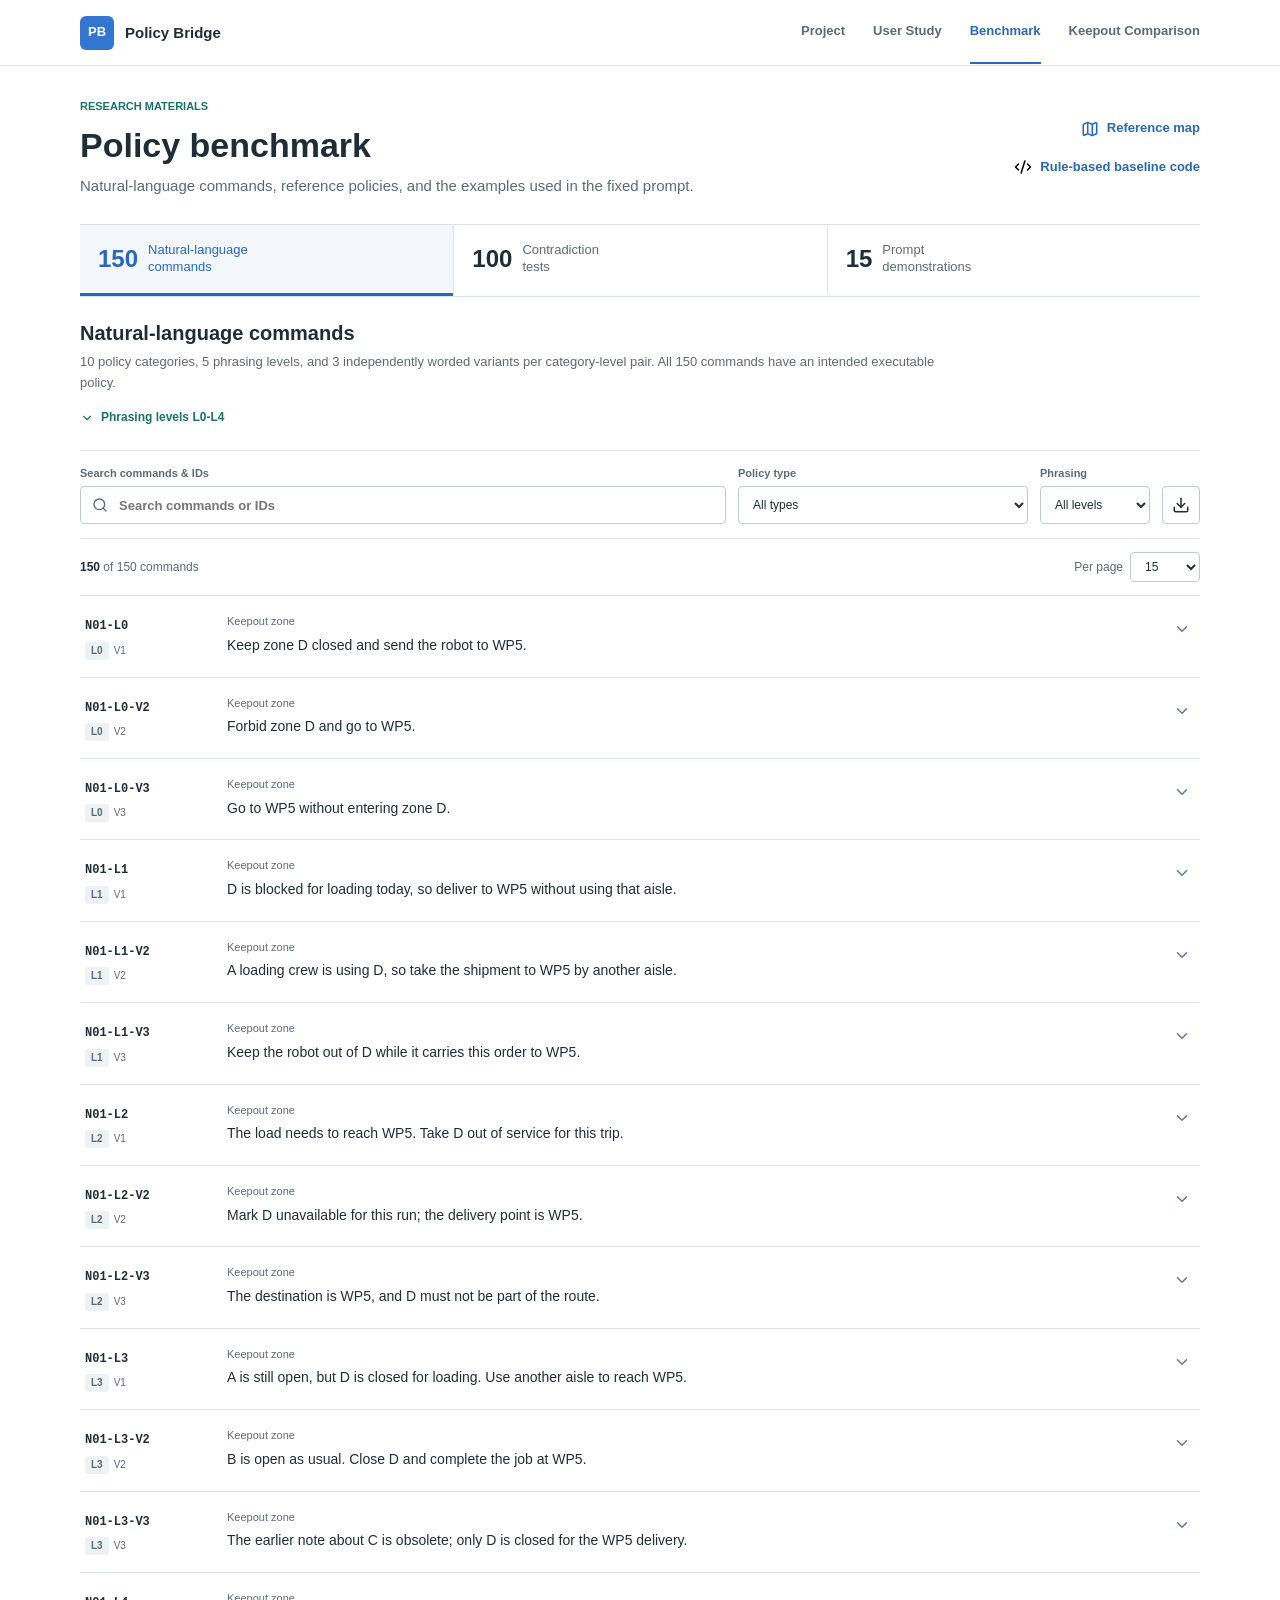
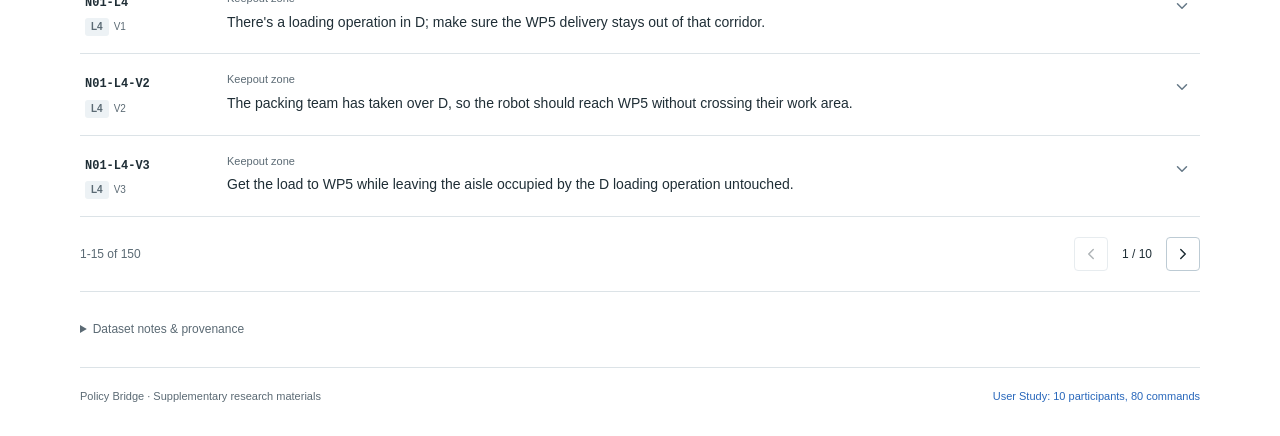
==== commit 99c71ca8: "Add keepout comparison" ====
--- a/benchmark.html
+++ b/benchmark.html
@@ -89,6 +89,7 @@
     @media(max-width:600px){.shell{width:calc(100% - 32px)}.site-header{height:58px}.brand>span:last-child{display:none}.brand-mark{width:30px;height:30px;font-size:11px}.site-nav{gap:17px;font-size:12px}.site-nav a{padding:16px 0}.header-inner{gap:12px}.intro{padding:25px 0 21px;display:block}h1{font-size:28px}.subtitle{font-size:13px}.intro .text-button{margin-top:9px;font-size:12px}.tab{padding:12px 9px;display:block}.tab strong{font-size:22px;display:block;margin-bottom:4px}.tab span{font-size:11px;display:block;min-height:29px}.overview{padding-top:20px}.overview h2{font-size:19px}.overview p{font-size:12px}.definitions{grid-template-columns:1fr 1fr;gap:13px}.toolbar{gap:10px}.field.category-field{flex-basis:calc(100% - 130px)}#level{width:82px}.search-field{min-width:0}.toolbar>.icon-button{margin-left:auto}.record>summary{grid-template-columns:minmax(0,1fr) 18px;padding:14px 4px;gap:7px 12px}.identity{display:flex;align-items:center;gap:9px;grid-column:1;grid-row:1;flex-wrap:wrap}.row-labels{margin:0}.command-block{grid-column:1;grid-row:2}.record>summary .chevron{grid-column:2;grid-row:1/3;align-self:center;margin:0}.record-body{padding:0 4px 18px}.command{font-size:13px}.category-label{font-size:10px}.policy-header{margin-top:10px}pre{padding:12px;font-size:11px}.policy-actions>span{display:none}.list-meta{gap:10px;font-size:11px}.page-size{gap:4px;font-size:11px}.page-size select{width:60px;font-size:11px}.footer{flex-direction:column;gap:5px}.source-content dl{grid-template-columns:1fr;gap:4px}.source-content dd{margin-bottom:8px}.pagination{gap:8px}.page-controls{gap:9px}.pagination>span{font-size:11px}.source-section{padding:22px 0}}
     @media(max-width:600px){.field.category-field{flex-basis:100%}#level-field{flex:1}#level{width:100%}#browser:not([data-mode="commands"]) .field.category-field{flex-basis:calc(100% - 50px)}.page-size select{width:64px;padding-inline:6px}}
     @media(max-width:600px){.intro-actions{align-items:flex-start;margin-top:9px}.intro .intro-actions .text-button{margin-top:0}}
+    @media(max-width:600px){.site-header{height:auto}.header-inner{padding-block:10px}.site-nav{flex-wrap:wrap;justify-content:flex-end;gap:4px 14px}.site-nav a{padding:5px 0}}
     @media(prefers-reduced-motion:reduce){*{scroll-behavior:auto!important}}
     @media print{.site-header,.toolbar,.tabs,.pagination,.icon-button,.footer,.intro button,dialog{display:none!important}.shell{width:100%}.record{break-inside:avoid}pre{font-size:10px}.record-body{padding-left:0}}
   </style>
@@ -97,7 +98,7 @@
   <a class="skip" href="#main">Skip to benchmark</a>
   <header class="site-header"><div class="shell header-inner">
     <a href="index.html" class="brand" aria-label="Policy Bridge project home"><span class="brand-mark">PB</span><span>Policy Bridge</span></a>
-    <nav class="site-nav" aria-label="Project navigation"><a href="index.html">Project</a><a href="user-study.html">User Study</a><a href="benchmark.html" aria-current="page">Benchmark</a></nav>
+    <nav class="site-nav" aria-label="Project navigation"><a href="index.html">Project</a><a href="user-study.html">User Study</a><a href="benchmark.html" aria-current="page">Benchmark</a><a href="keepout-comparison.html">Keepout Comparison</a></nav>
   </div></header>
   <main class="shell" id="main">
     <div class="intro"><div><p class="eyebrow">Research materials</p><h1>Policy benchmark</h1><p class="subtitle">Natural-language commands, reference policies, and the examples used in the fixed prompt.</p></div><div class="intro-actions"><button class="text-button" id="open-map" type="button"><svg aria-hidden="true" focusable="false"
